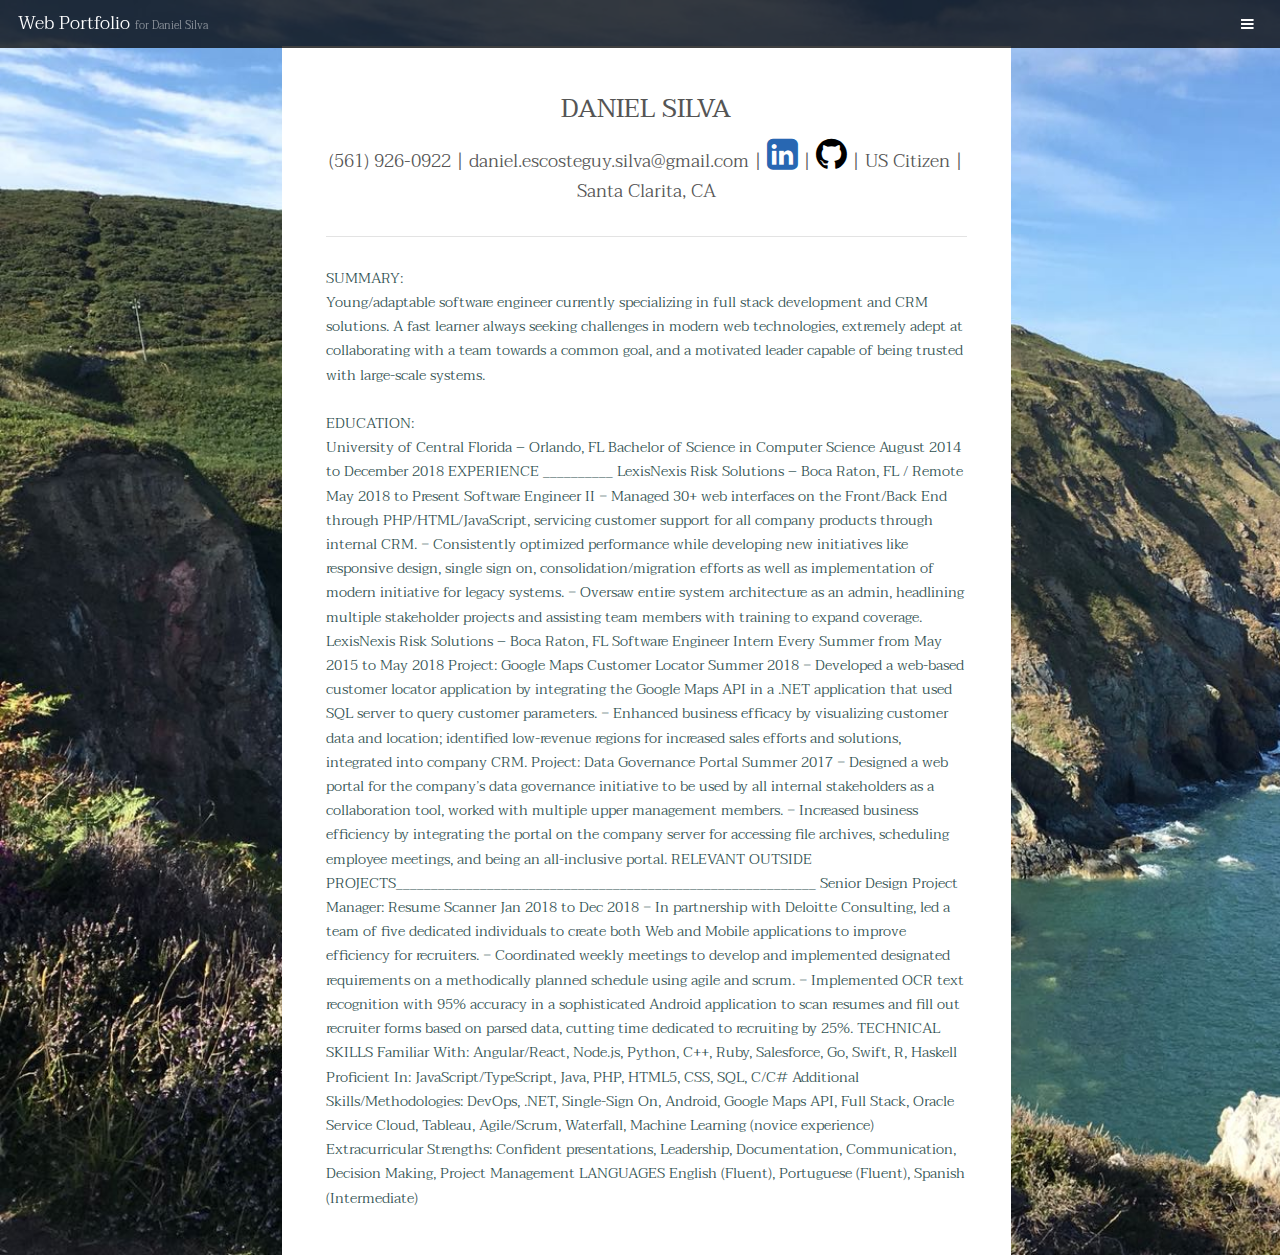
==== resume.html @ d09c2911 "Initial Commit" ====
<!DOCTYPE HTML>
<!--
	Transitive by TEMPLATED
	templated.co @templatedco
	Released for free under the Creative Commons Attribution 3.0 license (templated.co/license)
-->
<html>
	<head>
		<title>Daniel Silva</title>
		<meta charset="utf-8" />
		<meta name="viewport" content="width=device-width, initial-scale=1" />
		<link rel="stylesheet" href="assets/css/main.css" />
	</head>
	<body class="subpage" style="background-image: url(../../images/Howth.jpeg); background-size: cover;
    background-repeat: no-repeat;">

		<!-- Header -->
        <header id="header">
            <div class="logo"><a href="index.html">Web Portfolio <span>for Daniel Silva</span></a></div>
            <a href="#menu" class="toggle"><span>Menu</span></a>
        </header>

    <!-- Nav -->
    <nav id="menu">
        <ul class="links">
            <li><a href="index.html">Home</a></li>
            <!-- <li><a href="generic.html">Projects</a></li> -->
            <li><a href="resume.html">Resume</a></li>
            <li><a href="contact.html">Contact</a></li>
            <li style="line-height: 5.5em; border-top: solid 1px rgba(255, 255, 255, 0.25);"><span><a href="https://github.com/DanSilvaDevs" target="_blank"><i class="fa fa-github" style="font-size:36px; color:white;"></i></a>
                &nbsp;
                <a href="https://www.linkedin.com/in/desilva/" target="_blank"><i class="fa fa-linkedin-square" style="font-size:36px; color: #2867B2;"></i></a></span>
            </li>
        </ul>
    </nav>

                    <div class="box" style="width: 57%; margin-bottom: 0px; margin-left: 22%;">
                        
                        <div class="content">
                            <header class="align-center">
                                <h2>Daniel Silva</h2>
                                <p style="color: #555; word-break: break-word;">(561) 926-0922 | daniel.escosteguy.silva@gmail.com | <a href="https://www.linkedin.com/in/desilva/" target="_blank"><i class="fa fa-linkedin-square" style="font-size:36px; color: #2867B2;"></i></a> | <a href="https://github.com/DanSilvaDevs" target="_blank"><i class="fa fa-github" style="font-size:36px; color: black;"></i></a> | US Citizen | Santa Clarita, CA</p>
                            </header>
                            <hr />
                            <p style="color: darkslategray;">
                                SUMMARY:<br> Young/adaptable software engineer currently specializing in full stack development and CRM solutions. A fast learner always seeking challenges in modern web technologies, extremely adept at collaborating with a team towards a common goal, and a motivated leader capable of being trusted with large-scale systems.<br><br>
                                EDUCATION:<br>
                                University of Central Florida – Orlando, FL
                                Bachelor of Science in Computer Science
                                August 2014 to December 2018
                                EXPERIENCE __________
                                LexisNexis Risk Solutions – Boca Raton, FL / Remote
                                May 2018 to Present
                                Software Engineer II
                                − Managed 30+ web interfaces on the Front/Back End through PHP/HTML/JavaScript, servicing customer support for all company products through internal CRM.
                                − Consistently optimized performance while developing new initiatives like responsive design, single sign on, consolidation/migration efforts as well as implementation of modern initiative for legacy systems.
                                − Oversaw entire system architecture as an admin, headlining multiple stakeholder projects and assisting team members with training to expand coverage.
                                LexisNexis Risk Solutions – Boca Raton, FL
                                Software Engineer Intern
                                Every Summer from May 2015 to May 2018
                                Project: Google Maps Customer Locator Summer 2018
                                − Developed a web-based customer locator application by integrating the Google Maps API in a .NET application that used SQL server to query customer parameters.
                                − Enhanced business efficacy by visualizing customer data and location; identified low-revenue regions for increased sales efforts and solutions, integrated into company CRM.
                                Project: Data Governance Portal Summer 2017
                                − Designed a web portal for the company’s data governance initiative to be used by all internal stakeholders as a collaboration tool, worked with multiple upper management members.
                                − Increased business efficiency by integrating the portal on the company server for accessing file archives, scheduling employee meetings, and being an all-inclusive portal.
                                RELEVANT OUTSIDE PROJECTS____________________________________________________________
                                Senior Design Project Manager: Resume Scanner Jan 2018 to Dec 2018
                                − In partnership with Deloitte Consulting, led a team of five dedicated individuals to create both Web and Mobile applications to improve efficiency for recruiters.
                                − Coordinated weekly meetings to develop and implemented designated requirements on a methodically planned schedule using agile and scrum.
                                − Implemented OCR text recognition with 95% accuracy in a sophisticated Android application to scan resumes and fill out recruiter forms based on parsed data, cutting time dedicated to recruiting by 25%.
                                TECHNICAL SKILLS
                                Familiar With: Angular/React, Node.js, Python, C++, Ruby, Salesforce, Go, Swift, R, Haskell
                                Proficient In: JavaScript/TypeScript, Java, PHP, HTML5, CSS, SQL, C/C#
                                Additional Skills/Methodologies: DevOps, .NET, Single-Sign On, Android, Google Maps API, Full Stack, Oracle Service Cloud, Tableau, Agile/Scrum, Waterfall, Machine Learning (novice experience)
                                Extracurricular Strengths: Confident presentations, Leadership, Documentation, Communication, Decision Making, Project Management
                                LANGUAGES
                                English (Fluent), Portuguese (Fluent), Spanish (Intermediate)
                            </p>
                        </div>
                    </div>
        

		<!-- Scripts -->
			<script src="assets/js/jquery.min.js"></script>
			<script src="assets/js/jquery.scrolly.min.js"></script>
			<script src="assets/js/jquery.scrollex.min.js"></script>
			<script src="assets/js/skel.min.js"></script>
			<script src="assets/js/util.js"></script>
			<script src="assets/js/main.js"></script>

    </body>    
</html>
---- assets/css/main.css ----
@charset "UTF-8";
@import url(font-awesome.min.css);
@import url("https://fonts.googleapis.com/css?family=Taviraj:300,400,700,300i,400i,700i");

/*
	Transitive by TEMPLATED
	templated.co @templatedco
	Released for free under the Creative Commons Attribution 3.0 license (templated.co/license)
*/

/* Reset */

	html, body, div, span, applet, object, iframe, h1, h2, h3, h4, h5, h6, p, blockquote, pre, a, abbr, acronym, address, big, cite, code, del, dfn, em, img, ins, kbd, q, s, samp, small, strike, strong, sub, sup, tt, var, b, u, i, center, dl, dt, dd, ol, ul, li, fieldset, form, label, legend, table, caption, tbody, tfoot, thead, tr, th, td, article, aside, canvas, details, embed, figure, figcaption, footer, header, hgroup, menu, nav, output, ruby, section, summary, time, mark, audio, video {
		margin: 0;
		padding: 0;
		border: 0;
		font-size: 100%;
		font: inherit;
		vertical-align: baseline;
	}

	article, aside, details, figcaption, figure, footer, header, hgroup, menu, nav, section {
		display: block;
	}

	body {
		line-height: 1;
	}

	ol, ul {
		list-style: none;
	}

	blockquote, q {
		quotes: none;
	}

	blockquote:before, blockquote:after, q:before, q:after {
		content: '';
		content: none;
	}

	table {
		border-collapse: collapse;
		border-spacing: 0;
	}

	body {
		-webkit-text-size-adjust: none;
	}

/* Box Model */

	*, *:before, *:after {
		-moz-box-sizing: border-box;
		-webkit-box-sizing: border-box;
		box-sizing: border-box;
	}

/* Containers */

	.container {
		margin-left: auto;
		margin-right: auto;
	}

	.container.\31 25\25 {
		width: 100%;
		max-width: 100rem;
		min-width: 80rem;
	}

	.container.\37 5\25 {
		width: 60rem;
	}

	.container.\35 0\25 {
		width: 40rem;
	}

	.container.\32 5\25 {
		width: 20rem;
	}

	.container {
		width: 80rem;
	}

	@media screen and (max-width: 1680px) {

		.container.\31 25\25 {
			width: 100%;
			max-width: 100rem;
			min-width: 80rem;
		}

		.container.\37 5\25 {
			width: 60rem;
		}

		.container.\35 0\25 {
			width: 40rem;
		}

		.container.\32 5\25 {
			width: 20rem;
		}

		.container {
			width: 80rem;
		}

	}

	@media screen and (max-width: 1280px) {

		.container.\31 25\25 {
			width: 100%;
			max-width: 81.25rem;
			min-width: 65rem;
		}

		.container.\37 5\25 {
			width: 48.75rem;
		}

		.container.\35 0\25 {
			width: 32.5rem;
		}

		.container.\32 5\25 {
			width: 16.25rem;
		}

		.container {
			width: 65rem;
		}

	}

	@media screen and (max-width: 980px) {

		.container.\31 25\25 {
			width: 100%;
			max-width: 112.5%;
			min-width: 90%;
		}

		.container.\37 5\25 {
			width: 67.5%;
		}

		.container.\35 0\25 {
			width: 45%;
		}

		.container.\32 5\25 {
			width: 22.5%;
		}

		.container {
			width: 90%;
		}

	}

	@media screen and (max-width: 736px) {

		.container.\31 25\25 {
			width: 100%;
			max-width: 112.5%;
			min-width: 90%;
		}

		.container.\37 5\25 {
			width: 67.5%;
		}

		.container.\35 0\25 {
			width: 45%;
		}

		.container.\32 5\25 {
			width: 22.5%;
		}

		.container {
			width: 90% !important;
		}

	}

	@media screen and (max-width: 480px) {

		.container.\31 25\25 {
			width: 100%;
			max-width: 112.5%;
			min-width: 90%;
		}

		.container.\37 5\25 {
			width: 67.5%;
		}

		.container.\35 0\25 {
			width: 45%;
		}

		.container.\32 5\25 {
			width: 22.5%;
		}

		.container {
			width: 90% !important;
		}

	}

/* Grid */

	.row {
		border-bottom: solid 1px transparent;
		-moz-box-sizing: border-box;
		-webkit-box-sizing: border-box;
		box-sizing: border-box;
	}

	.row > * {
		float: left;
		-moz-box-sizing: border-box;
		-webkit-box-sizing: border-box;
		box-sizing: border-box;
	}

	.row:after, .row:before {
		content: '';
		display: block;
		clear: both;
		height: 0;
	}

	.row.uniform > * > :first-child {
		margin-top: 0;
	}

	.row.uniform > * > :last-child {
		margin-bottom: 0;
	}

	.row.\30 \25 > * {
		padding: 0 0 0 0rem;
	}

	.row.\30 \25 {
		margin: 0 0 -1px 0rem;
	}

	.row.uniform.\30 \25 > * {
		padding: 0rem 0 0 0rem;
	}

	.row.uniform.\30 \25 {
		margin: 0rem 0 -1px 0rem;
	}

	.row > * {
		padding: 0 0 0 2rem;
	}

	.row {
		margin: 0 0 -1px -2rem;
	}

	.row.uniform > * {
		padding: 2rem 0 0 2rem;
	}

	.row.uniform {
		margin: -2rem 0 -1px -2rem;
	}

	.row.\32 00\25 > * {
		padding: 0 0 0 4rem;
	}

	.row.\32 00\25 {
		margin: 0 0 -1px -4rem;
	}

	.row.uniform.\32 00\25 > * {
		padding: 4rem 0 0 4rem;
	}

	.row.uniform.\32 00\25 {
		margin: -4rem 0 -1px -4rem;
	}

	.row.\31 50\25 > * {
		padding: 0 0 0 3rem;
	}

	.row.\31 50\25 {
		margin: 0 0 -1px -3rem;
	}

	.row.uniform.\31 50\25 > * {
		padding: 3rem 0 0 3rem;
	}

	.row.uniform.\31 50\25 {
		margin: -3rem 0 -1px -3rem;
	}

	.row.\35 0\25 > * {
		padding: 0 0 0 1rem;
	}

	.row.\35 0\25 {
		margin: 0 0 -1px -1rem;
	}

	.row.uniform.\35 0\25 > * {
		padding: 1rem 0 0 1rem;
	}

	.row.uniform.\35 0\25 {
		margin: -1rem 0 -1px -1rem;
	}

	.row.\32 5\25 > * {
		padding: 0 0 0 0.5rem;
	}

	.row.\32 5\25 {
		margin: 0 0 -1px -0.5rem;
	}

	.row.uniform.\32 5\25 > * {
		padding: 0.5rem 0 0 0.5rem;
	}

	.row.uniform.\32 5\25 {
		margin: -0.5rem 0 -1px -0.5rem;
	}

	.\31 2u, .\31 2u\24 {
		width: 100%;
		clear: none;
		margin-left: 0;
	}

	.\31 1u, .\31 1u\24 {
		width: 91.6666666667%;
		clear: none;
		margin-left: 0;
	}

	.\31 0u, .\31 0u\24 {
		width: 83.3333333333%;
		clear: none;
		margin-left: 0;
	}

	.\39 u, .\39 u\24 {
		width: 75%;
		clear: none;
		margin-left: 0;
	}

	.\38 u, .\38 u\24 {
		width: 66.6666666667%;
		clear: none;
		margin-left: 0;
	}

	.\37 u, .\37 u\24 {
		width: 58.3333333333%;
		clear: none;
		margin-left: 0;
	}

	.\36 u, .\36 u\24 {
		width: 50%;
		clear: none;
		margin-left: 0;
	}

	.\35 u, .\35 u\24 {
		width: 41.6666666667%;
		clear: none;
		margin-left: 0;
	}

	.\34 u, .\34 u\24 {
		width: 33.3333333333%;
		clear: none;
		margin-left: 0;
	}

	.\33 u, .\33 u\24 {
		width: 25%;
		clear: none;
		margin-left: 0;
	}

	.\32 u, .\32 u\24 {
		width: 16.6666666667%;
		clear: none;
		margin-left: 0;
	}

	.\31 u, .\31 u\24 {
		width: 8.3333333333%;
		clear: none;
		margin-left: 0;
	}

	.\31 2u\24 + *,
	.\31 1u\24 + *,
	.\31 0u\24 + *,
	.\39 u\24 + *,
	.\38 u\24 + *,
	.\37 u\24 + *,
	.\36 u\24 + *,
	.\35 u\24 + *,
	.\34 u\24 + *,
	.\33 u\24 + *,
	.\32 u\24 + *,
	.\31 u\24 + * {
		clear: left;
	}

	.\-11u {
		margin-left: 91.66667%;
	}

	.\-10u {
		margin-left: 83.33333%;
	}

	.\-9u {
		margin-left: 75%;
	}

	.\-8u {
		margin-left: 66.66667%;
	}

	.\-7u {
		margin-left: 58.33333%;
	}

	.\-6u {
		margin-left: 50%;
	}

	.\-5u {
		margin-left: 41.66667%;
	}

	.\-4u {
		margin-left: 33.33333%;
	}

	.\-3u {
		margin-left: 25%;
	}

	.\-2u {
		margin-left: 16.66667%;
	}

	.\-1u {
		margin-left: 8.33333%;
	}

	@media screen and (max-width: 1680px) {

		.row > * {
			padding: 0 0 0 2rem;
		}

		.row {
			margin: 0 0 -1px -2rem;
		}

		.row.uniform > * {
			padding: 2rem 0 0 2rem;
		}

		.row.uniform {
			margin: -2rem 0 -1px -2rem;
		}

		.row.\32 00\25 > * {
			padding: 0 0 0 4rem;
		}

		.row.\32 00\25 {
			margin: 0 0 -1px -4rem;
		}

		.row.uniform.\32 00\25 > * {
			padding: 4rem 0 0 4rem;
		}

		.row.uniform.\32 00\25 {
			margin: -4rem 0 -1px -4rem;
		}

		.row.\31 50\25 > * {
			padding: 0 0 0 3rem;
		}

		.row.\31 50\25 {
			margin: 0 0 -1px -3rem;
		}

		.row.uniform.\31 50\25 > * {
			padding: 3rem 0 0 3rem;
		}

		.row.uniform.\31 50\25 {
			margin: -3rem 0 -1px -3rem;
		}

		.row.\35 0\25 > * {
			padding: 0 0 0 1rem;
		}

		.row.\35 0\25 {
			margin: 0 0 -1px -1rem;
		}

		.row.uniform.\35 0\25 > * {
			padding: 1rem 0 0 1rem;
		}

		.row.uniform.\35 0\25 {
			margin: -1rem 0 -1px -1rem;
		}

		.row.\32 5\25 > * {
			padding: 0 0 0 0.5rem;
		}

		.row.\32 5\25 {
			margin: 0 0 -1px -0.5rem;
		}

		.row.uniform.\32 5\25 > * {
			padding: 0.5rem 0 0 0.5rem;
		}

		.row.uniform.\32 5\25 {
			margin: -0.5rem 0 -1px -0.5rem;
		}

		.\31 2u\28xlarge\29, .\31 2u\24\28xlarge\29 {
			width: 100%;
			clear: none;
			margin-left: 0;
		}

		.\31 1u\28xlarge\29, .\31 1u\24\28xlarge\29 {
			width: 91.6666666667%;
			clear: none;
			margin-left: 0;
		}

		.\31 0u\28xlarge\29, .\31 0u\24\28xlarge\29 {
			width: 83.3333333333%;
			clear: none;
			margin-left: 0;
		}

		.\39 u\28xlarge\29, .\39 u\24\28xlarge\29 {
			width: 75%;
			clear: none;
			margin-left: 0;
		}

		.\38 u\28xlarge\29, .\38 u\24\28xlarge\29 {
			width: 66.6666666667%;
			clear: none;
			margin-left: 0;
		}

		.\37 u\28xlarge\29, .\37 u\24\28xlarge\29 {
			width: 58.3333333333%;
			clear: none;
			margin-left: 0;
		}

		.\36 u\28xlarge\29, .\36 u\24\28xlarge\29 {
			width: 50%;
			clear: none;
			margin-left: 0;
		}

		.\35 u\28xlarge\29, .\35 u\24\28xlarge\29 {
			width: 41.6666666667%;
			clear: none;
			margin-left: 0;
		}

		.\34 u\28xlarge\29, .\34 u\24\28xlarge\29 {
			width: 33.3333333333%;
			clear: none;
			margin-left: 0;
		}

		.\33 u\28xlarge\29, .\33 u\24\28xlarge\29 {
			width: 25%;
			clear: none;
			margin-left: 0;
		}

		.\32 u\28xlarge\29, .\32 u\24\28xlarge\29 {
			width: 16.6666666667%;
			clear: none;
			margin-left: 0;
		}

		.\31 u\28xlarge\29, .\31 u\24\28xlarge\29 {
			width: 8.3333333333%;
			clear: none;
			margin-left: 0;
		}

		.\31 2u\24\28xlarge\29 + *,
		.\31 1u\24\28xlarge\29 + *,
		.\31 0u\24\28xlarge\29 + *,
		.\39 u\24\28xlarge\29 + *,
		.\38 u\24\28xlarge\29 + *,
		.\37 u\24\28xlarge\29 + *,
		.\36 u\24\28xlarge\29 + *,
		.\35 u\24\28xlarge\29 + *,
		.\34 u\24\28xlarge\29 + *,
		.\33 u\24\28xlarge\29 + *,
		.\32 u\24\28xlarge\29 + *,
		.\31 u\24\28xlarge\29 + * {
			clear: left;
		}

		.\-11u\28xlarge\29 {
			margin-left: 91.66667%;
		}

		.\-10u\28xlarge\29 {
			margin-left: 83.33333%;
		}

		.\-9u\28xlarge\29 {
			margin-left: 75%;
		}

		.\-8u\28xlarge\29 {
			margin-left: 66.66667%;
		}

		.\-7u\28xlarge\29 {
			margin-left: 58.33333%;
		}

		.\-6u\28xlarge\29 {
			margin-left: 50%;
		}

		.\-5u\28xlarge\29 {
			margin-left: 41.66667%;
		}

		.\-4u\28xlarge\29 {
			margin-left: 33.33333%;
		}

		.\-3u\28xlarge\29 {
			margin-left: 25%;
		}

		.\-2u\28xlarge\29 {
			margin-left: 16.66667%;
		}

		.\-1u\28xlarge\29 {
			margin-left: 8.33333%;
		}

	}

	@media screen and (max-width: 1280px) {

		.row > * {
			padding: 0 0 0 1.5rem;
		}

		.row {
			margin: 0 0 -1px -1.5rem;
		}

		.row.uniform > * {
			padding: 1.5rem 0 0 1.5rem;
		}

		.row.uniform {
			margin: -1.5rem 0 -1px -1.5rem;
		}

		.row.\32 00\25 > * {
			padding: 0 0 0 3rem;
		}

		.row.\32 00\25 {
			margin: 0 0 -1px -3rem;
		}

		.row.uniform.\32 00\25 > * {
			padding: 3rem 0 0 3rem;
		}

		.row.uniform.\32 00\25 {
			margin: -3rem 0 -1px -3rem;
		}

		.row.\31 50\25 > * {
			padding: 0 0 0 2.25rem;
		}

		.row.\31 50\25 {
			margin: 0 0 -1px -2.25rem;
		}

		.row.uniform.\31 50\25 > * {
			padding: 2.25rem 0 0 2.25rem;
		}

		.row.uniform.\31 50\25 {
			margin: -2.25rem 0 -1px -2.25rem;
		}

		.row.\35 0\25 > * {
			padding: 0 0 0 0.75rem;
		}

		.row.\35 0\25 {
			margin: 0 0 -1px -0.75rem;
		}

		.row.uniform.\35 0\25 > * {
			padding: 0.75rem 0 0 0.75rem;
		}

		.row.uniform.\35 0\25 {
			margin: -0.75rem 0 -1px -0.75rem;
		}

		.row.\32 5\25 > * {
			padding: 0 0 0 0.375rem;
		}

		.row.\32 5\25 {
			margin: 0 0 -1px -0.375rem;
		}

		.row.uniform.\32 5\25 > * {
			padding: 0.375rem 0 0 0.375rem;
		}

		.row.uniform.\32 5\25 {
			margin: -0.375rem 0 -1px -0.375rem;
		}

		.\31 2u\28large\29, .\31 2u\24\28large\29 {
			width: 100%;
			clear: none;
			margin-left: 0;
		}

		.\31 1u\28large\29, .\31 1u\24\28large\29 {
			width: 91.6666666667%;
			clear: none;
			margin-left: 0;
		}

		.\31 0u\28large\29, .\31 0u\24\28large\29 {
			width: 83.3333333333%;
			clear: none;
			margin-left: 0;
		}

		.\39 u\28large\29, .\39 u\24\28large\29 {
			width: 75%;
			clear: none;
			margin-left: 0;
		}

		.\38 u\28large\29, .\38 u\24\28large\29 {
			width: 66.6666666667%;
			clear: none;
			margin-left: 0;
		}

		.\37 u\28large\29, .\37 u\24\28large\29 {
			width: 58.3333333333%;
			clear: none;
			margin-left: 0;
		}

		.\36 u\28large\29, .\36 u\24\28large\29 {
			width: 50%;
			clear: none;
			margin-left: 0;
		}

		.\35 u\28large\29, .\35 u\24\28large\29 {
			width: 41.6666666667%;
			clear: none;
			margin-left: 0;
		}

		.\34 u\28large\29, .\34 u\24\28large\29 {
			width: 33.3333333333%;
			clear: none;
			margin-left: 0;
		}

		.\33 u\28large\29, .\33 u\24\28large\29 {
			width: 25%;
			clear: none;
			margin-left: 0;
		}

		.\32 u\28large\29, .\32 u\24\28large\29 {
			width: 16.6666666667%;
			clear: none;
			margin-left: 0;
		}

		.\31 u\28large\29, .\31 u\24\28large\29 {
			width: 8.3333333333%;
			clear: none;
			margin-left: 0;
		}

		.\31 2u\24\28large\29 + *,
		.\31 1u\24\28large\29 + *,
		.\31 0u\24\28large\29 + *,
		.\39 u\24\28large\29 + *,
		.\38 u\24\28large\29 + *,
		.\37 u\24\28large\29 + *,
		.\36 u\24\28large\29 + *,
		.\35 u\24\28large\29 + *,
		.\34 u\24\28large\29 + *,
		.\33 u\24\28large\29 + *,
		.\32 u\24\28large\29 + *,
		.\31 u\24\28large\29 + * {
			clear: left;
		}

		.\-11u\28large\29 {
			margin-left: 91.66667%;
		}

		.\-10u\28large\29 {
			margin-left: 83.33333%;
		}

		.\-9u\28large\29 {
			margin-left: 75%;
		}

		.\-8u\28large\29 {
			margin-left: 66.66667%;
		}

		.\-7u\28large\29 {
			margin-left: 58.33333%;
		}

		.\-6u\28large\29 {
			margin-left: 50%;
		}

		.\-5u\28large\29 {
			margin-left: 41.66667%;
		}

		.\-4u\28large\29 {
			margin-left: 33.33333%;
		}

		.\-3u\28large\29 {
			margin-left: 25%;
		}

		.\-2u\28large\29 {
			margin-left: 16.66667%;
		}

		.\-1u\28large\29 {
			margin-left: 8.33333%;
		}

	}

	@media screen and (max-width: 980px) {

		.row > * {
			padding: 0 0 0 1.5rem;
		}

		.row {
			margin: 0 0 -1px -1.5rem;
		}

		.row.uniform > * {
			padding: 1.5rem 0 0 1.5rem;
		}

		.row.uniform {
			margin: -1.5rem 0 -1px -1.5rem;
		}

		.row.\32 00\25 > * {
			padding: 0 0 0 3rem;
		}

		.row.\32 00\25 {
			margin: 0 0 -1px -3rem;
		}

		.row.uniform.\32 00\25 > * {
			padding: 3rem 0 0 3rem;
		}

		.row.uniform.\32 00\25 {
			margin: -3rem 0 -1px -3rem;
		}

		.row.\31 50\25 > * {
			padding: 0 0 0 2.25rem;
		}

		.row.\31 50\25 {
			margin: 0 0 -1px -2.25rem;
		}

		.row.uniform.\31 50\25 > * {
			padding: 2.25rem 0 0 2.25rem;
		}

		.row.uniform.\31 50\25 {
			margin: -2.25rem 0 -1px -2.25rem;
		}

		.row.\35 0\25 > * {
			padding: 0 0 0 0.75rem;
		}

		.row.\35 0\25 {
			margin: 0 0 -1px -0.75rem;
		}

		.row.uniform.\35 0\25 > * {
			padding: 0.75rem 0 0 0.75rem;
		}

		.row.uniform.\35 0\25 {
			margin: -0.75rem 0 -1px -0.75rem;
		}

		.row.\32 5\25 > * {
			padding: 0 0 0 0.375rem;
		}

		.row.\32 5\25 {
			margin: 0 0 -1px -0.375rem;
		}

		.row.uniform.\32 5\25 > * {
			padding: 0.375rem 0 0 0.375rem;
		}

		.row.uniform.\32 5\25 {
			margin: -0.375rem 0 -1px -0.375rem;
		}

		.\31 2u\28medium\29, .\31 2u\24\28medium\29 {
			width: 100%;
			clear: none;
			margin-left: 0;
		}

		.\31 1u\28medium\29, .\31 1u\24\28medium\29 {
			width: 91.6666666667%;
			clear: none;
			margin-left: 0;
		}

		.\31 0u\28medium\29, .\31 0u\24\28medium\29 {
			width: 83.3333333333%;
			clear: none;
			margin-left: 0;
		}

		.\39 u\28medium\29, .\39 u\24\28medium\29 {
			width: 75%;
			clear: none;
			margin-left: 0;
		}

		.\38 u\28medium\29, .\38 u\24\28medium\29 {
			width: 66.6666666667%;
			clear: none;
			margin-left: 0;
		}

		.\37 u\28medium\29, .\37 u\24\28medium\29 {
			width: 58.3333333333%;
			clear: none;
			margin-left: 0;
		}

		.\36 u\28medium\29, .\36 u\24\28medium\29 {
			width: 50%;
			clear: none;
			margin-left: 0;
		}

		.\35 u\28medium\29, .\35 u\24\28medium\29 {
			width: 41.6666666667%;
			clear: none;
			margin-left: 0;
		}

		.\34 u\28medium\29, .\34 u\24\28medium\29 {
			width: 33.3333333333%;
			clear: none;
			margin-left: 0;
		}

		.\33 u\28medium\29, .\33 u\24\28medium\29 {
			width: 25%;
			clear: none;
			margin-left: 0;
		}

		.\32 u\28medium\29, .\32 u\24\28medium\29 {
			width: 16.6666666667%;
			clear: none;
			margin-left: 0;
		}

		.\31 u\28medium\29, .\31 u\24\28medium\29 {
			width: 8.3333333333%;
			clear: none;
			margin-left: 0;
		}

		.\31 2u\24\28medium\29 + *,
		.\31 1u\24\28medium\29 + *,
		.\31 0u\24\28medium\29 + *,
		.\39 u\24\28medium\29 + *,
		.\38 u\24\28medium\29 + *,
		.\37 u\24\28medium\29 + *,
		.\36 u\24\28medium\29 + *,
		.\35 u\24\28medium\29 + *,
		.\34 u\24\28medium\29 + *,
		.\33 u\24\28medium\29 + *,
		.\32 u\24\28medium\29 + *,
		.\31 u\24\28medium\29 + * {
			clear: left;
		}

		.\-11u\28medium\29 {
			margin-left: 91.66667%;
		}

		.\-10u\28medium\29 {
			margin-left: 83.33333%;
		}

		.\-9u\28medium\29 {
			margin-left: 75%;
		}

		.\-8u\28medium\29 {
			margin-left: 66.66667%;
		}

		.\-7u\28medium\29 {
			margin-left: 58.33333%;
		}

		.\-6u\28medium\29 {
			margin-left: 50%;
		}

		.\-5u\28medium\29 {
			margin-left: 41.66667%;
		}

		.\-4u\28medium\29 {
			margin-left: 33.33333%;
		}

		.\-3u\28medium\29 {
			margin-left: 25%;
		}

		.\-2u\28medium\29 {
			margin-left: 16.66667%;
		}

		.\-1u\28medium\29 {
			margin-left: 8.33333%;
		}

	}

	@media screen and (max-width: 736px) {

		.row > * {
			padding: 0 0 0 1.25rem;
		}

		.row {
			margin: 0 0 -1px -1.25rem;
		}

		.row.uniform > * {
			padding: 1.25rem 0 0 1.25rem;
		}

		.row.uniform {
			margin: -1.25rem 0 -1px -1.25rem;
		}

		.row.\32 00\25 > * {
			padding: 0 0 0 2.5rem;
		}

		.row.\32 00\25 {
			margin: 0 0 -1px -2.5rem;
		}

		.row.uniform.\32 00\25 > * {
			padding: 2.5rem 0 0 2.5rem;
		}

		.row.uniform.\32 00\25 {
			margin: -2.5rem 0 -1px -2.5rem;
		}

		.row.\31 50\25 > * {
			padding: 0 0 0 1.875rem;
		}

		.row.\31 50\25 {
			margin: 0 0 -1px -1.875rem;
		}

		.row.uniform.\31 50\25 > * {
			padding: 1.875rem 0 0 1.875rem;
		}

		.row.uniform.\31 50\25 {
			margin: -1.875rem 0 -1px -1.875rem;
		}

		.row.\35 0\25 > * {
			padding: 0 0 0 0.625rem;
		}

		.row.\35 0\25 {
			margin: 0 0 -1px -0.625rem;
		}

		.row.uniform.\35 0\25 > * {
			padding: 0.625rem 0 0 0.625rem;
		}

		.row.uniform.\35 0\25 {
			margin: -0.625rem 0 -1px -0.625rem;
		}

		.row.\32 5\25 > * {
			padding: 0 0 0 0.3125rem;
		}

		.row.\32 5\25 {
			margin: 0 0 -1px -0.3125rem;
		}

		.row.uniform.\32 5\25 > * {
			padding: 0.3125rem 0 0 0.3125rem;
		}

		.row.uniform.\32 5\25 {
			margin: -0.3125rem 0 -1px -0.3125rem;
		}

		.\31 2u\28small\29, .\31 2u\24\28small\29 {
			width: 100%;
			clear: none;
			margin-left: 0;
		}

		.\31 1u\28small\29, .\31 1u\24\28small\29 {
			width: 91.6666666667%;
			clear: none;
			margin-left: 0;
		}

		.\31 0u\28small\29, .\31 0u\24\28small\29 {
			width: 83.3333333333%;
			clear: none;
			margin-left: 0;
		}

		.\39 u\28small\29, .\39 u\24\28small\29 {
			width: 75%;
			clear: none;
			margin-left: 0;
		}

		.\38 u\28small\29, .\38 u\24\28small\29 {
			width: 66.6666666667%;
			clear: none;
			margin-left: 0;
		}

		.\37 u\28small\29, .\37 u\24\28small\29 {
			width: 58.3333333333%;
			clear: none;
			margin-left: 0;
		}

		.\36 u\28small\29, .\36 u\24\28small\29 {
			width: 50%;
			clear: none;
			margin-left: 0;
		}

		.\35 u\28small\29, .\35 u\24\28small\29 {
			width: 41.6666666667%;
			clear: none;
			margin-left: 0;
		}

		.\34 u\28small\29, .\34 u\24\28small\29 {
			width: 33.3333333333%;
			clear: none;
			margin-left: 0;
		}

		.\33 u\28small\29, .\33 u\24\28small\29 {
			width: 25%;
			clear: none;
			margin-left: 0;
		}

		.\32 u\28small\29, .\32 u\24\28small\29 {
			width: 16.6666666667%;
			clear: none;
			margin-left: 0;
		}

		.\31 u\28small\29, .\31 u\24\28small\29 {
			width: 8.3333333333%;
			clear: none;
			margin-left: 0;
		}

		.\31 2u\24\28small\29 + *,
		.\31 1u\24\28small\29 + *,
		.\31 0u\24\28small\29 + *,
		.\39 u\24\28small\29 + *,
		.\38 u\24\28small\29 + *,
		.\37 u\24\28small\29 + *,
		.\36 u\24\28small\29 + *,
		.\35 u\24\28small\29 + *,
		.\34 u\24\28small\29 + *,
		.\33 u\24\28small\29 + *,
		.\32 u\24\28small\29 + *,
		.\31 u\24\28small\29 + * {
			clear: left;
		}

		.\-11u\28small\29 {
			margin-left: 91.66667%;
		}

		.\-10u\28small\29 {
			margin-left: 83.33333%;
		}

		.\-9u\28small\29 {
			margin-left: 75%;
		}

		.\-8u\28small\29 {
			margin-left: 66.66667%;
		}

		.\-7u\28small\29 {
			margin-left: 58.33333%;
		}

		.\-6u\28small\29 {
			margin-left: 50%;
		}

		.\-5u\28small\29 {
			margin-left: 41.66667%;
		}

		.\-4u\28small\29 {
			margin-left: 33.33333%;
		}

		.\-3u\28small\29 {
			margin-left: 25%;
		}

		.\-2u\28small\29 {
			margin-left: 16.66667%;
		}

		.\-1u\28small\29 {
			margin-left: 8.33333%;
		}

	}

	@media screen and (max-width: 480px) {

		.row > * {
			padding: 0 0 0 1.25rem;
		}

		.row {
			margin: 0 0 -1px -1.25rem;
		}

		.row.uniform > * {
			padding: 1.25rem 0 0 1.25rem;
		}

		.row.uniform {
			margin: -1.25rem 0 -1px -1.25rem;
		}

		.row.\32 00\25 > * {
			padding: 0 0 0 2.5rem;
		}

		.row.\32 00\25 {
			margin: 0 0 -1px -2.5rem;
		}

		.row.uniform.\32 00\25 > * {
			padding: 2.5rem 0 0 2.5rem;
		}

		.row.uniform.\32 00\25 {
			margin: -2.5rem 0 -1px -2.5rem;
		}

		.row.\31 50\25 > * {
			padding: 0 0 0 1.875rem;
		}

		.row.\31 50\25 {
			margin: 0 0 -1px -1.875rem;
		}

		.row.uniform.\31 50\25 > * {
			padding: 1.875rem 0 0 1.875rem;
		}

		.row.uniform.\31 50\25 {
			margin: -1.875rem 0 -1px -1.875rem;
		}

		.row.\35 0\25 > * {
			padding: 0 0 0 0.625rem;
		}

		.row.\35 0\25 {
			margin: 0 0 -1px -0.625rem;
		}

		.row.uniform.\35 0\25 > * {
			padding: 0.625rem 0 0 0.625rem;
		}

		.row.uniform.\35 0\25 {
			margin: -0.625rem 0 -1px -0.625rem;
		}

		.row.\32 5\25 > * {
			padding: 0 0 0 0.3125rem;
		}

		.row.\32 5\25 {
			margin: 0 0 -1px -0.3125rem;
		}

		.row.uniform.\32 5\25 > * {
			padding: 0.3125rem 0 0 0.3125rem;
		}

		.row.uniform.\32 5\25 {
			margin: -0.3125rem 0 -1px -0.3125rem;
		}

		.\31 2u\28xsmall\29, .\31 2u\24\28xsmall\29 {
			width: 100%;
			clear: none;
			margin-left: 0;
		}

		.\31 1u\28xsmall\29, .\31 1u\24\28xsmall\29 {
			width: 91.6666666667%;
			clear: none;
			margin-left: 0;
		}

		.\31 0u\28xsmall\29, .\31 0u\24\28xsmall\29 {
			width: 83.3333333333%;
			clear: none;
			margin-left: 0;
		}

		.\39 u\28xsmall\29, .\39 u\24\28xsmall\29 {
			width: 75%;
			clear: none;
			margin-left: 0;
		}

		.\38 u\28xsmall\29, .\38 u\24\28xsmall\29 {
			width: 66.6666666667%;
			clear: none;
			margin-left: 0;
		}

		.\37 u\28xsmall\29, .\37 u\24\28xsmall\29 {
			width: 58.3333333333%;
			clear: none;
			margin-left: 0;
		}

		.\36 u\28xsmall\29, .\36 u\24\28xsmall\29 {
			width: 50%;
			clear: none;
			margin-left: 0;
		}

		.\35 u\28xsmall\29, .\35 u\24\28xsmall\29 {
			width: 41.6666666667%;
			clear: none;
			margin-left: 0;
		}

		.\34 u\28xsmall\29, .\34 u\24\28xsmall\29 {
			width: 33.3333333333%;
			clear: none;
			margin-left: 0;
		}

		.\33 u\28xsmall\29, .\33 u\24\28xsmall\29 {
			width: 25%;
			clear: none;
			margin-left: 0;
		}

		.\32 u\28xsmall\29, .\32 u\24\28xsmall\29 {
			width: 16.6666666667%;
			clear: none;
			margin-left: 0;
		}

		.\31 u\28xsmall\29, .\31 u\24\28xsmall\29 {
			width: 8.3333333333%;
			clear: none;
			margin-left: 0;
		}

		.\31 2u\24\28xsmall\29 + *,
		.\31 1u\24\28xsmall\29 + *,
		.\31 0u\24\28xsmall\29 + *,
		.\39 u\24\28xsmall\29 + *,
		.\38 u\24\28xsmall\29 + *,
		.\37 u\24\28xsmall\29 + *,
		.\36 u\24\28xsmall\29 + *,
		.\35 u\24\28xsmall\29 + *,
		.\34 u\24\28xsmall\29 + *,
		.\33 u\24\28xsmall\29 + *,
		.\32 u\24\28xsmall\29 + *,
		.\31 u\24\28xsmall\29 + * {
			clear: left;
		}

		.\-11u\28xsmall\29 {
			margin-left: 91.66667%;
		}

		.\-10u\28xsmall\29 {
			margin-left: 83.33333%;
		}

		.\-9u\28xsmall\29 {
			margin-left: 75%;
		}

		.\-8u\28xsmall\29 {
			margin-left: 66.66667%;
		}

		.\-7u\28xsmall\29 {
			margin-left: 58.33333%;
		}

		.\-6u\28xsmall\29 {
			margin-left: 50%;
		}

		.\-5u\28xsmall\29 {
			margin-left: 41.66667%;
		}

		.\-4u\28xsmall\29 {
			margin-left: 33.33333%;
		}

		.\-3u\28xsmall\29 {
			margin-left: 25%;
		}

		.\-2u\28xsmall\29 {
			margin-left: 16.66667%;
		}

		.\-1u\28xsmall\29 {
			margin-left: 8.33333%;
		}

	}

/* Basic */

	@-ms-viewport {
		width: device-width;
	}

	body {
		-ms-overflow-style: scrollbar;
	}

	@media screen and (max-width: 480px) {

		html, body {
			min-width: 320px;
		}

	}

	body {
		background: #fff;
	}

		body.is-loading *, body.is-loading *:before, body.is-loading *:after {
			-moz-animation: none !important;
			-webkit-animation: none !important;
			-ms-animation: none !important;
			animation: none !important;
			-moz-transition: none !important;
			-webkit-transition: none !important;
			-ms-transition: none !important;
			transition: none !important;
		}

/* Type */

	html {
		font-size: 13pt;
	}

		@media screen and (max-width: 1680px) {

			html {
				font-size: 11pt;
			}

		}

		@media screen and (max-width: 1280px) {

			html {
				font-size: 11pt;
			}

		}

		@media screen and (max-width: 980px) {

			html {
				font-size: 12pt;
			}

		}

		@media screen and (max-width: 736px) {

			html {
				font-size: 12pt;
			}

		}

		@media screen and (max-width: 480px) {

			html {
				font-size: 12pt;
			}

		}

	body {
		background-color: #fff;
		color: #444;
	}

	body, input, select, textarea {
		font-family: "Taviraj", serif;
		font-weight: 300;
		font-size: 1rem;
		line-height: 1.65;
	}

	a {
		text-decoration: underline;
	}

		a:hover {
			text-decoration: none;
		}

	strong, b {
		font-weight: 400;
	}

	em, i {
		font-style: italic;
	}

	p {
		margin: 0 0 2rem 0;
	}

	h1, h2, h3, h4, h5, h6 {
		font-weight: 400;
		line-height: 1.5;
		margin: 0 0 1.5rem 0;
	}

		h1 a, h2 a, h3 a, h4 a, h5 a, h6 a {
			color: inherit;
			text-decoration: none;
		}

	h2 {
		font-size: 1.75rem;
		text-transform: uppercase;
	}

		@media screen and (max-width: 736px) {

			h2 {
				font-size: 1.5rem;
			}

		}

	h3 {
		font-size: 1.35rem;
		text-transform: uppercase;
	}

	h4 {
		font-size: 1.1rem;
	}

	h5 {
		font-size: 0.9rem;
	}

	h6 {
		font-size: 0.7rem;
	}

	sub {
		font-size: 0.8rem;
		position: relative;
		top: 0.5rem;
	}

	sup {
		font-size: 0.8rem;
		position: relative;
		top: -0.5rem;
	}

	blockquote {
		border-left: solid 4px;
		font-style: italic;
		margin: 0 0 2rem 0;
		padding: 0.5rem 0 0.5rem 2rem;
	}

	code {
		border-radius: 4px;
		border: solid 1px;
		font-family: "Courier New", monospace;
		font-size: 0.9rem;
		margin: 0 0.25rem;
		padding: 0.25rem 0.65rem;
	}

	pre {
		-webkit-overflow-scrolling: touch;
		font-family: "Courier New", monospace;
		font-size: 0.9rem;
		margin: 0 0 2rem 0;
	}

		pre code {
			display: block;
			line-height: 1.75;
			padding: 1rem 1.5rem;
			overflow-x: auto;
		}

	hr {
		border: 0;
		border-bottom: solid 1px;
		margin: 2rem 0;
	}

		hr.major {
			margin: 3rem 0;
		}

	.align-left {
		text-align: left;
	}

	.align-center {
		text-align: center;
	}

	.align-right {
		text-align: right;
	}

	input, select, textarea {
		color: #555;
	}

	a {
		color: #5AA6ED;
	}

	strong, b {
		color: #555;
	}

	h1, h2, h3, h4, h5, h6 {
		color: #555;
	}

	blockquote {
		border-left-color: rgba(144, 144, 144, 0.25);
	}

	code {
		background: rgba(144, 144, 144, 0.075);
		border-color: rgba(144, 144, 144, 0.25);
	}

	hr {
		border-bottom-color: rgba(144, 144, 144, 0.25);
	}

/* Box */

	.box {
		margin-bottom: 2rem;
		background: #FFF;
	}

		.box .content {
			padding: 3rem;
		}

		.box > :last-child,
		.box > :last-child > :last-child,
		.box > :last-child > :last-child > :last-child {
			margin-bottom: 0;
		}

		.box.alt {
			border: 0;
			border-radius: 0;
			padding: 0;
		}

		@media screen and (max-width: 736px) {

			.box .content {
				padding: 2rem;
			}

		}

	.box {
		border-color: rgba(144, 144, 144, 0.25);
	}

/* Button */

	input[type="submit"],
	input[type="reset"],
	input[type="button"],
	button,
	.button {
		-moz-appearance: none;
		-webkit-appearance: none;
		-ms-appearance: none;
		appearance: none;
		-moz-transition: background-color 0.2s ease-in-out, color 0.2s ease-in-out;
		-webkit-transition: background-color 0.2s ease-in-out, color 0.2s ease-in-out;
		-ms-transition: background-color 0.2s ease-in-out, color 0.2s ease-in-out;
		transition: background-color 0.2s ease-in-out, color 0.2s ease-in-out;
		border-radius: 4px;
		border: 0;
		cursor: pointer;
		display: inline-block;
		font-weight: 400;
		height: 2.85rem;
		line-height: 2.95rem;
		padding: 0 1.5rem;
		text-align: center;
		text-decoration: none;
		white-space: nowrap;
		text-transform: uppercase;
	}

		input[type="submit"].icon,
		input[type="reset"].icon,
		input[type="button"].icon,
		button.icon,
		.button.icon {
			padding-left: 1.35rem;
		}

			input[type="submit"].icon:before,
			input[type="reset"].icon:before,
			input[type="button"].icon:before,
			button.icon:before,
			.button.icon:before {
				margin-right: 0.5rem;
			}

		input[type="submit"].fit,
		input[type="reset"].fit,
		input[type="button"].fit,
		button.fit,
		.button.fit {
			display: block;
			margin: 0 0 1rem 0;
			width: 100%;
		}

		input[type="submit"].small,
		input[type="reset"].small,
		input[type="button"].small,
		button.small,
		.button.small {
			font-size: 0.8rem;
		}

		input[type="submit"].big,
		input[type="reset"].big,
		input[type="button"].big,
		button.big,
		.button.big {
			font-size: 1.35rem;
		}

		input[type="submit"].disabled, input[type="submit"]:disabled,
		input[type="reset"].disabled,
		input[type="reset"]:disabled,
		input[type="button"].disabled,
		input[type="button"]:disabled,
		button.disabled,
		button:disabled,
		.button.disabled,
		.button:disabled {
			-moz-pointer-events: none;
			-webkit-pointer-events: none;
			-ms-pointer-events: none;
			pointer-events: none;
			opacity: 0.25;
		}

		@media screen and (max-width: 480px) {

			input[type="submit"],
			input[type="reset"],
			input[type="button"],
			button,
			.button {
				padding: 0;
			}

		}

	input[type="submit"],
	input[type="reset"],
	input[type="button"],
	button,
	.button {
		background-color: #f2f2f2;
		color: #000 !important;
	}

		input[type="submit"]:hover,
		input[type="reset"]:hover,
		input[type="button"]:hover,
		button:hover,
		.button:hover {
			background-color: white;
		}

		input[type="submit"]:active,
		input[type="reset"]:active,
		input[type="button"]:active,
		button:active,
		.button:active {
			background-color: #e5e5e5;
		}

		input[type="submit"].alt,
		input[type="reset"].alt,
		input[type="button"].alt,
		button.alt,
		.button.alt {
			background-color: transparent;
			box-shadow: inset 0 0 0 2px rgba(144, 144, 144, 0.25);
			color: #555 !important;
		}

			input[type="submit"].alt:hover,
			input[type="reset"].alt:hover,
			input[type="button"].alt:hover,
			button.alt:hover,
			.button.alt:hover {
				background-color: rgba(144, 144, 144, 0.075);
			}

			input[type="submit"].alt:active,
			input[type="reset"].alt:active,
			input[type="button"].alt:active,
			button.alt:active,
			.button.alt:active {
				background-color: rgba(144, 144, 144, 0.2);
			}

			input[type="submit"].alt.icon:before,
			input[type="reset"].alt.icon:before,
			input[type="button"].alt.icon:before,
			button.alt.icon:before,
			.button.alt.icon:before {
				color: #bbb;
			}

		input[type="submit"].special,
		input[type="reset"].special,
		input[type="button"].special,
		button.special,
		.button.special {
			background-color: #5AA6ED;
			color: #ffffff !important;
		}

			input[type="submit"].special:hover,
			input[type="reset"].special:hover,
			input[type="button"].special:hover,
			button.special:hover,
			.button.special:hover {
				background-color: #71b2f0;
			}

			input[type="submit"].special:active,
			input[type="reset"].special:active,
			input[type="button"].special:active,
			button.special:active,
			.button.special:active {
				background-color: #439aea;
			}

/* Form */

	form {
		margin: 0 0 2rem 0;
	}

		form .field {
			margin-bottom: 2rem;
		}

			form .field.half {
				display: inline-block;
				width: 48%;
			}

				form .field.half.first {
					margin-right: 2.5%;
				}

		@media screen and (max-width: 980px) {

			form .field.half {
				display: block;
				width: 100%;
			}

				form .field.half.first {
					margin-right: 0;
				}

		}

	label {
		display: block;
		font-size: 0.9rem;
		font-weight: 400;
		margin: 0 0 1rem 0;
	}

	input[type="text"],
	input[type="password"],
	input[type="email"],
	select,
	textarea {
		-moz-appearance: none;
		-webkit-appearance: none;
		-ms-appearance: none;
		appearance: none;
		border-radius: 4px;
		border: none;
		border: solid 1px;
		color: inherit;
		display: block;
		outline: 0;
		padding: 0 1rem;
		text-decoration: none;
		width: 100%;
	}

		input[type="text"]:invalid,
		input[type="password"]:invalid,
		input[type="email"]:invalid,
		select:invalid,
		textarea:invalid {
			box-shadow: none;
		}

	.select-wrapper {
		text-decoration: none;
		display: block;
		position: relative;
	}

		.select-wrapper:before {
			-moz-osx-font-smoothing: grayscale;
			-webkit-font-smoothing: antialiased;
			font-family: FontAwesome;
			font-style: normal;
			font-weight: normal;
			text-transform: none !important;
		}

		.select-wrapper:before {
			content: '\f078';
			display: block;
			height: 2.75rem;
			line-height: 2.75rem;
			pointer-events: none;
			position: absolute;
			right: 0;
			text-align: center;
			top: 0;
			width: 2.75rem;
		}

		.select-wrapper select::-ms-expand {
			display: none;
		}

	input[type="text"],
	input[type="password"],
	input[type="email"],
	select {
		height: 2.75rem;
	}

	textarea {
		padding: 0.75rem 1rem;
	}

	input[type="checkbox"],
	input[type="radio"] {
		-moz-appearance: none;
		-webkit-appearance: none;
		-ms-appearance: none;
		appearance: none;
		display: block;
		float: left;
		margin-right: -2rem;
		opacity: 0;
		width: 1rem;
		z-index: -1;
	}

		input[type="checkbox"] + label,
		input[type="radio"] + label {
			text-decoration: none;
			cursor: pointer;
			display: inline-block;
			font-size: 1rem;
			font-weight: 300;
			padding-left: 2.4rem;
			padding-right: 0.75rem;
			position: relative;
		}

			input[type="checkbox"] + label:before,
			input[type="radio"] + label:before {
				-moz-osx-font-smoothing: grayscale;
				-webkit-font-smoothing: antialiased;
				font-family: FontAwesome;
				font-style: normal;
				font-weight: normal;
				text-transform: none !important;
			}

			input[type="checkbox"] + label:before,
			input[type="radio"] + label:before {
				border-radius: 4px;
				border: solid 1px;
				content: '';
				display: inline-block;
				height: 1.65rem;
				left: 0;
				line-height: 1.58125rem;
				position: absolute;
				text-align: center;
				top: 0;
				width: 1.65rem;
			}

		input[type="checkbox"]:checked + label:before,
		input[type="radio"]:checked + label:before {
			content: '\f00c';
		}

	input[type="checkbox"] + label:before {
		border-radius: 4px;
	}

	input[type="radio"] + label:before {
		border-radius: 100%;
	}

	::-webkit-input-placeholder {
		opacity: 1.0;
	}

	:-moz-placeholder {
		opacity: 1.0;
	}

	::-moz-placeholder {
		opacity: 1.0;
	}

	:-ms-input-placeholder {
		opacity: 1.0;
	}

	.formerize-placeholder {
		opacity: 1.0;
	}

	label {
		color: #555;
	}

	input[type="text"],
	input[type="password"],
	input[type="email"],
	select,
	textarea {
		background: rgba(144, 144, 144, 0.075);
		border-color: rgba(144, 144, 144, 0.25);
	}

		input[type="text"]:focus,
		input[type="password"]:focus,
		input[type="email"]:focus,
		select:focus,
		textarea:focus {
			border-color: #5AA6ED;
			box-shadow: 0 0 0 1px #5AA6ED;
		}

	.select-wrapper:before {
		color: rgba(144, 144, 144, 0.25);
	}

	input[type="checkbox"] + label,
	input[type="radio"] + label {
		color: #444;
	}

		input[type="checkbox"] + label:before,
		input[type="radio"] + label:before {
			background: rgba(144, 144, 144, 0.075);
			border-color: rgba(144, 144, 144, 0.25);
		}

	input[type="checkbox"]:checked + label:before,
	input[type="radio"]:checked + label:before {
		background-color: #5AA6ED;
		border-color: #5AA6ED;
		color: #ffffff;
	}

	input[type="checkbox"]:focus + label:before,
	input[type="radio"]:focus + label:before {
		border-color: #5AA6ED;
		box-shadow: 0 0 0 1px #5AA6ED;
	}

	::-webkit-input-placeholder {
		color: #bbb !important;
	}

	:-moz-placeholder {
		color: #bbb !important;
	}

	::-moz-placeholder {
		color: #bbb !important;
	}

	:-ms-input-placeholder {
		color: #bbb !important;
	}

	.formerize-placeholder {
		color: #bbb !important;
	}

/* Icon */

	.icon {
		text-decoration: none;
		border-bottom: none;
		position: relative;
	}

		.icon:before {
			-moz-osx-font-smoothing: grayscale;
			-webkit-font-smoothing: antialiased;
			font-family: FontAwesome;
			font-style: normal;
			font-weight: normal;
			text-transform: none !important;
		}

		.icon > .label {
			display: none;
		}

/* Image */

	.image {
		border: 0;
		display: inline-block;
		position: relative;
	}

		.image img {
			display: block;
		}

		.image.left, .image.right {
			max-width: 40%;
		}

			.image.left img, .image.right img {
				width: 100%;
			}

		.image.left {
			float: left;
			margin: 0 1.5rem 1rem 0;
			top: 0.25rem;
		}

		.image.right {
			float: right;
			margin: 0 0 1rem 1.5rem;
			top: 0.25rem;
		}

		.image.fit {
			/* display: block;
			margin: 0 0 2rem 0;
			width: 100%; */
			margin-left: 554px;
    		width: 20%;
		}

			.image.fit img {
				width: 100%;
				margin-top: 10%;
			}

		.image.main {
			display: block;
			margin: 0 0 3rem 0;
			width: 100%;
		}

			.image.main img {
				width: 100%;
			}

/* List */

	ol {
		list-style: decimal;
		margin: 0 0 2rem 0;
		padding-left: 1.25rem;
	}

		ol li {
			padding-left: 0.25rem;
		}

	ul {
		list-style: disc;
		margin: 0 0 2rem 0;
		padding-left: 1rem;
	}

		ul li {
			padding-left: 0.5rem;
		}

		ul.alt {
			list-style: none;
			padding-left: 0;
		}

			ul.alt li {
				border-top: solid 1px;
				padding: 0.5rem 0;
			}

				ul.alt li:first-child {
					border-top: 0;
					padding-top: 0;
				}

		ul.icons {
			cursor: default;
			list-style: none;
			padding-left: 0;
		}

			ul.icons li {
				display: inline-block;
				padding: 0 1rem 0 0;
			}

				ul.icons li:last-child {
					padding-right: 0;
				}

				ul.icons li .icon:before {
					font-size: 2rem;
				}

		ul.actions {
			cursor: default;
			list-style: none;
			padding-left: 0;
		}

			ul.actions li {
				display: inline-block;
				padding: 0 1rem 0 0;
				vertical-align: middle;
			}

				ul.actions li:last-child {
					padding-right: 0;
				}

			ul.actions.small li {
				padding: 0 0.5rem 0 0;
			}

			ul.actions.vertical li {
				display: block;
				padding: 1rem 0 0 0;
			}

				ul.actions.vertical li:first-child {
					padding-top: 0;
				}

				ul.actions.vertical li > * {
					margin-bottom: 0;
				}

			ul.actions.vertical.small li {
				padding: 0.5rem 0 0 0;
			}

				ul.actions.vertical.small li:first-child {
					padding-top: 0;
				}

			ul.actions.fit {
				display: table;
				margin-left: -1rem;
				padding: 0;
				table-layout: fixed;
				width: calc(100% + 1rem);
			}

				ul.actions.fit li {
					display: table-cell;
					padding: 0 0 0 1rem;
				}

					ul.actions.fit li > * {
						margin-bottom: 0;
					}

				ul.actions.fit.small {
					margin-left: -0.5rem;
					width: calc(100% + 0.5rem);
				}

					ul.actions.fit.small li {
						padding: 0 0 0 0.5rem;
					}

			@media screen and (max-width: 480px) {

				ul.actions {
					margin: 0 0 2rem 0;
				}

					ul.actions li {
						padding: 1rem 0 0 0;
						display: block;
						text-align: center;
						width: 100%;
					}

						ul.actions li:first-child {
							padding-top: 0;
						}

						ul.actions li > * {
							width: 100%;
							margin: 0 !important;
						}

							ul.actions li > *.icon:before {
								margin-left: -2rem;
							}

					ul.actions.small li {
						padding: 0.5rem 0 0 0;
					}

						ul.actions.small li:first-child {
							padding-top: 0;
						}

			}

	dl {
		margin: 0 0 2rem 0;
	}

		dl dt {
			display: block;
			font-weight: 400;
			margin: 0 0 1rem 0;
		}

		dl dd {
			margin-left: 2rem;
		}

	ul.alt li {
		border-top-color: rgba(144, 144, 144, 0.25);
	}

/* Section/Article */

	section.special, article.special {
		text-align: center;
	}

	header p {
		position: relative;
		margin: 0 0 1.5rem 0;
	}

	header h2 + p {
		font-size: 1.25rem;
		margin-top: -1rem;
	}

	header h3 + p {
		font-size: 1.1rem;
		margin-top: -0.8rem;
	}

	header h4 + p,
	header h5 + p,
	header h6 + p {
		font-size: 0.9rem;
		margin-top: -0.6rem;
	}

	header p {
		color: #bbb;
	}

/* Table */

	.table-wrapper {
		-webkit-overflow-scrolling: touch;
		overflow-x: auto;
	}

	table {
		margin: 0 0 2rem 0;
		width: 100%;
	}

		table tbody tr {
			border: solid 1px;
			border-left: 0;
			border-right: 0;
		}

		table td {
			padding: 0.75rem 0.75rem;
		}

		table th {
			font-size: 0.9rem;
			font-weight: 400;
			padding: 0 0.75rem 0.75rem 0.75rem;
			text-align: left;
		}

		table thead {
			border-bottom: solid 2px;
		}

		table tfoot {
			border-top: solid 2px;
		}

		table.alt {
			border-collapse: separate;
		}

			table.alt tbody tr td {
				border: solid 1px;
				border-left-width: 0;
				border-top-width: 0;
			}

				table.alt tbody tr td:first-child {
					border-left-width: 1px;
				}

			table.alt tbody tr:first-child td {
				border-top-width: 1px;
			}

			table.alt thead {
				border-bottom: 0;
			}

			table.alt tfoot {
				border-top: 0;
			}

	table tbody tr {
		border-color: rgba(144, 144, 144, 0.25);
	}

		table tbody tr:nth-child(2n + 1) {
			background-color: rgba(144, 144, 144, 0.075);
		}

	table th {
		color: #555;
	}

	table thead {
		border-bottom-color: rgba(144, 144, 144, 0.25);
	}

	table tfoot {
		border-top-color: rgba(144, 144, 144, 0.25);
	}

	table.alt tbody tr td {
		border-color: rgba(144, 144, 144, 0.25);
	}

/* Wrapper */

	.wrapper {
		padding: 6rem 0 4rem 0 ;
		position: relative;
		margin: 0;
	}

		.wrapper > .inner {
			margin: 0 auto;
			width: 80rem;
		}

		.wrapper.style1 {
			background-color: #5AA6ED;
			color: #d6e9fb;
		}

			.wrapper.style1 input, .wrapper.style1 select, .wrapper.style1 textarea {
				color: #ffffff;
			}

			.wrapper.style1 a {
				color: #ffffff;
			}

			.wrapper.style1 strong, .wrapper.style1 b {
				color: #ffffff;
			}

			.wrapper.style1 h1, .wrapper.style1 h2, .wrapper.style1 h3, .wrapper.style1 h4, .wrapper.style1 h5, .wrapper.style1 h6 {
				color: #ffffff;
			}

			.wrapper.style1 blockquote {
				border-left-color: rgba(255, 255, 255, 0.25);
			}

			.wrapper.style1 code {
				background: rgba(255, 255, 255, 0.075);
				border-color: rgba(255, 255, 255, 0.25);
			}

			.wrapper.style1 hr {
				border-bottom-color: rgba(255, 255, 255, 0.25);
			}

			.wrapper.style1 .box {
				border-color: rgba(255, 255, 255, 0.25);
			}

			.wrapper.style1 input[type="submit"],
			.wrapper.style1 input[type="reset"],
			.wrapper.style1 input[type="button"],
			.wrapper.style1 button,
			.wrapper.style1 .button {
				background-color: #f2f2f2;
				color: #000 !important;
			}

				.wrapper.style1 input[type="submit"]:hover,
				.wrapper.style1 input[type="reset"]:hover,
				.wrapper.style1 input[type="button"]:hover,
				.wrapper.style1 button:hover,
				.wrapper.style1 .button:hover {
					background-color: white;
				}

				.wrapper.style1 input[type="submit"]:active,
				.wrapper.style1 input[type="reset"]:active,
				.wrapper.style1 input[type="button"]:active,
				.wrapper.style1 button:active,
				.wrapper.style1 .button:active {
					background-color: #e5e5e5;
				}

				.wrapper.style1 input[type="submit"].alt,
				.wrapper.style1 input[type="reset"].alt,
				.wrapper.style1 input[type="button"].alt,
				.wrapper.style1 button.alt,
				.wrapper.style1 .button.alt {
					background-color: transparent;
					box-shadow: inset 0 0 0 2px rgba(255, 255, 255, 0.25);
					color: #ffffff !important;
				}

					.wrapper.style1 input[type="submit"].alt:hover,
					.wrapper.style1 input[type="reset"].alt:hover,
					.wrapper.style1 input[type="button"].alt:hover,
					.wrapper.style1 button.alt:hover,
					.wrapper.style1 .button.alt:hover {
						background-color: rgba(255, 255, 255, 0.075);
					}

					.wrapper.style1 input[type="submit"].alt:active,
					.wrapper.style1 input[type="reset"].alt:active,
					.wrapper.style1 input[type="button"].alt:active,
					.wrapper.style1 button.alt:active,
					.wrapper.style1 .button.alt:active {
						background-color: rgba(255, 255, 255, 0.2);
					}

					.wrapper.style1 input[type="submit"].alt.icon:before,
					.wrapper.style1 input[type="reset"].alt.icon:before,
					.wrapper.style1 input[type="button"].alt.icon:before,
					.wrapper.style1 button.alt.icon:before,
					.wrapper.style1 .button.alt.icon:before {
						color: #bddbf8;
					}

				.wrapper.style1 input[type="submit"].special,
				.wrapper.style1 input[type="reset"].special,
				.wrapper.style1 input[type="button"].special,
				.wrapper.style1 button.special,
				.wrapper.style1 .button.special {
					background-color: #ffffff;
					color: #5AA6ED !important;
				}

			.wrapper.style1 label {
				color: #ffffff;
			}

			.wrapper.style1 input[type="text"],
			.wrapper.style1 input[type="password"],
			.wrapper.style1 input[type="email"],
			.wrapper.style1 select,
			.wrapper.style1 textarea {
				background: rgba(255, 255, 255, 0.075);
				border-color: rgba(255, 255, 255, 0.25);
			}

				.wrapper.style1 input[type="text"]:focus,
				.wrapper.style1 input[type="password"]:focus,
				.wrapper.style1 input[type="email"]:focus,
				.wrapper.style1 select:focus,
				.wrapper.style1 textarea:focus {
					border-color: #ffffff;
					box-shadow: 0 0 0 1px #ffffff;
				}

			.wrapper.style1 .select-wrapper:before {
				color: rgba(255, 255, 255, 0.25);
			}

			.wrapper.style1 input[type="checkbox"] + label,
			.wrapper.style1 input[type="radio"] + label {
				color: #d6e9fb;
			}

				.wrapper.style1 input[type="checkbox"] + label:before,
				.wrapper.style1 input[type="radio"] + label:before {
					background: rgba(255, 255, 255, 0.075);
					border-color: rgba(255, 255, 255, 0.25);
				}

			.wrapper.style1 input[type="checkbox"]:checked + label:before,
			.wrapper.style1 input[type="radio"]:checked + label:before {
				background-color: #ffffff;
				border-color: #ffffff;
				color: #5AA6ED;
			}

			.wrapper.style1 input[type="checkbox"]:focus + label:before,
			.wrapper.style1 input[type="radio"]:focus + label:before {
				border-color: #ffffff;
				box-shadow: 0 0 0 1px #ffffff;
			}

			.wrapper.style1 ::-webkit-input-placeholder {
				color: #bddbf8 !important;
			}

			.wrapper.style1 :-moz-placeholder {
				color: #bddbf8 !important;
			}

			.wrapper.style1 ::-moz-placeholder {
				color: #bddbf8 !important;
			}

			.wrapper.style1 :-ms-input-placeholder {
				color: #bddbf8 !important;
			}

			.wrapper.style1 .formerize-placeholder {
				color: #bddbf8 !important;
			}

			.wrapper.style1 ul.alt li {
				border-top-color: rgba(255, 255, 255, 0.25);
			}

			.wrapper.style1 header p {
				color: #bddbf8;
			}

			.wrapper.style1 table tbody tr {
				border-color: rgba(255, 255, 255, 0.25);
			}

				.wrapper.style1 table tbody tr:nth-child(2n + 1) {
					background-color: rgba(255, 255, 255, 0.075);
				}

			.wrapper.style1 table th {
				color: #ffffff;
			}

			.wrapper.style1 table thead {
				border-bottom-color: rgba(255, 255, 255, 0.25);
			}

			.wrapper.style1 table tfoot {
				border-top-color: rgba(255, 255, 255, 0.25);
			}

			.wrapper.style1 table.alt tbody tr td {
				border-color: rgba(255, 255, 255, 0.25);
			}

		.wrapper.style2 {
			background-color: dimgrey;
			color: #a6a6a6;
		}

			.wrapper.style2 input, .wrapper.style2 select, .wrapper.style2 textarea {
				color: #000;
			}

			.wrapper.style2 a {
				color: #5AA6ED;
			}

			.wrapper.style2 strong, .wrapper.style2 b {
				color: #000;
			}

			.wrapper.style2 h1, .wrapper.style2 h2, .wrapper.style2 h3, .wrapper.style2 h4, .wrapper.style2 h5, .wrapper.style2 h6 {
				color: #000;
			}

			.wrapper.style2 blockquote {
				border-left-color: rgba(0, 0, 0, 0.15);
			}

			.wrapper.style2 code {
				background: rgba(0, 0, 0, 0.075);
				border-color: rgba(0, 0, 0, 0.15);
			}

			.wrapper.style2 hr {
				border-bottom-color: rgba(0, 0, 0, 0.15);
			}

			.wrapper.style2 .box {
				border-color: rgba(0, 0, 0, 0.15);
				border-radius: 15px;
			}

			.wrapper.style2 input[type="submit"],
			.wrapper.style2 input[type="reset"],
			.wrapper.style2 input[type="button"],
			.wrapper.style2 button,
			.wrapper.style2 .button {
				background-color: #000;
				color: #f2f2f2 !important;
			}

				.wrapper.style2 input[type="submit"].alt,
				.wrapper.style2 input[type="reset"].alt,
				.wrapper.style2 input[type="button"].alt,
				.wrapper.style2 button.alt,
				.wrapper.style2 .button.alt {
					background-color: transparent;
					box-shadow: inset 0 0 0 2px rgba(0, 0, 0, 0.15);
					color: #000 !important;
				}

					.wrapper.style2 input[type="submit"].alt:hover,
					.wrapper.style2 input[type="reset"].alt:hover,
					.wrapper.style2 input[type="button"].alt:hover,
					.wrapper.style2 button.alt:hover,
					.wrapper.style2 .button.alt:hover {
						background-color: rgba(0, 0, 0, 0.075);
					}

					.wrapper.style2 input[type="submit"].alt:active,
					.wrapper.style2 input[type="reset"].alt:active,
					.wrapper.style2 input[type="button"].alt:active,
					.wrapper.style2 button.alt:active,
					.wrapper.style2 .button.alt:active {
						background-color: rgba(0, 0, 0, 0.2);
					}

					.wrapper.style2 input[type="submit"].alt.icon:before,
					.wrapper.style2 input[type="reset"].alt.icon:before,
					.wrapper.style2 input[type="button"].alt.icon:before,
					.wrapper.style2 button.alt.icon:before,
					.wrapper.style2 .button.alt.icon:before {
						color: #999999;
					}

				.wrapper.style2 input[type="submit"].special,
				.wrapper.style2 input[type="reset"].special,
				.wrapper.style2 input[type="button"].special,
				.wrapper.style2 button.special,
				.wrapper.style2 .button.special {
					background-color: #5AA6ED;
					color: #ffffff !important;
				}

					.wrapper.style2 input[type="submit"].special:hover,
					.wrapper.style2 input[type="reset"].special:hover,
					.wrapper.style2 input[type="button"].special:hover,
					.wrapper.style2 button.special:hover,
					.wrapper.style2 .button.special:hover {
						background-color: #71b2f0;
					}

					.wrapper.style2 input[type="submit"].special:active,
					.wrapper.style2 input[type="reset"].special:active,
					.wrapper.style2 input[type="button"].special:active,
					.wrapper.style2 button.special:active,
					.wrapper.style2 .button.special:active {
						background-color: #439aea;
					}

			.wrapper.style2 label {
				color: #000;
			}

			.wrapper.style2 input[type="text"],
			.wrapper.style2 input[type="password"],
			.wrapper.style2 input[type="email"],
			.wrapper.style2 select,
			.wrapper.style2 textarea {
				background: rgba(0, 0, 0, 0.075);
				border-color: rgba(0, 0, 0, 0.15);
			}

				.wrapper.style2 input[type="text"]:focus,
				.wrapper.style2 input[type="password"]:focus,
				.wrapper.style2 input[type="email"]:focus,
				.wrapper.style2 select:focus,
				.wrapper.style2 textarea:focus {
					border-color: #5AA6ED;
					box-shadow: 0 0 0 1px #5AA6ED;
				}

			.wrapper.style2 .select-wrapper:before {
				color: rgba(0, 0, 0, 0.15);
			}

			.wrapper.style2 input[type="checkbox"] + label,
			.wrapper.style2 input[type="radio"] + label {
				color: #a6a6a6;
			}

				.wrapper.style2 input[type="checkbox"] + label:before,
				.wrapper.style2 input[type="radio"] + label:before {
					background: rgba(0, 0, 0, 0.075);
					border-color: rgba(0, 0, 0, 0.15);
				}

			.wrapper.style2 input[type="checkbox"]:checked + label:before,
			.wrapper.style2 input[type="radio"]:checked + label:before {
				background-color: #5AA6ED;
				border-color: #5AA6ED;
				color: #ffffff;
			}

			.wrapper.style2 input[type="checkbox"]:focus + label:before,
			.wrapper.style2 input[type="radio"]:focus + label:before {
				border-color: #5AA6ED;
				box-shadow: 0 0 0 1px #5AA6ED;
			}

			.wrapper.style2 ::-webkit-input-placeholder {
				color: #999999 !important;
			}

			.wrapper.style2 :-moz-placeholder {
				color: #999999 !important;
			}

			.wrapper.style2 ::-moz-placeholder {
				color: #999999 !important;
			}

			.wrapper.style2 :-ms-input-placeholder {
				color: #999999 !important;
			}

			.wrapper.style2 .formerize-placeholder {
				color: #999999 !important;
			}

			.wrapper.style2 ul.alt li {
				border-top-color: rgba(0, 0, 0, 0.15);
			}

			.wrapper.style2 header p {
				color: darkslategray;
			}

			.wrapper.style2 table tbody tr {
				border-color: rgba(0, 0, 0, 0.15);
			}

				.wrapper.style2 table tbody tr:nth-child(2n + 1) {
					background-color: rgba(0, 0, 0, 0.075);
				}

			.wrapper.style2 table th {
				color: #000;
			}

			.wrapper.style2 table thead {
				border-bottom-color: rgba(0, 0, 0, 0.15);
			}

			.wrapper.style2 table tfoot {
				border-top-color: rgba(0, 0, 0, 0.15);
			}

			.wrapper.style2 table.alt tbody tr td {
				border-color: rgba(0, 0, 0, 0.15);
			}

		.wrapper.style3 {
			background-color: #000;
			color: #bfbfbf;
			background-image: url(../../images/Howth.jpeg);
			background-size: cover;
			background-attachment: fixed;
			background-position: center;
			position: relative;
		}

			.wrapper.style3 input, .wrapper.style3 select, .wrapper.style3 textarea {
				color: #ffffff;
			}

			.wrapper.style3 a {
				color: #5AA6ED;
			}

			.wrapper.style3 strong, .wrapper.style3 b {
				color: #ffffff;
			}

			.wrapper.style3 h1, .wrapper.style3 h2, .wrapper.style3 h3, .wrapper.style3 h4, .wrapper.style3 h5, .wrapper.style3 h6 {
				color: #ffffff;
			}

			.wrapper.style3 blockquote {
				border-left-color: rgba(255, 255, 255, 0.25);
			}

			.wrapper.style3 code {
				background: rgba(255, 255, 255, 0.075);
				border-color: rgba(255, 255, 255, 0.25);
			}

			.wrapper.style3 hr {
				border-bottom-color: rgba(255, 255, 255, 0.25);
			}

			.wrapper.style3 .box {
				border-color: rgba(255, 255, 255, 0.25);
			}

			.wrapper.style3 input[type="submit"],
			.wrapper.style3 input[type="reset"],
			.wrapper.style3 input[type="button"],
			.wrapper.style3 button,
			.wrapper.style3 .button {
				background-color: #f2f2f2;
				color: #000 !important;
			}

				.wrapper.style3 input[type="submit"]:hover,
				.wrapper.style3 input[type="reset"]:hover,
				.wrapper.style3 input[type="button"]:hover,
				.wrapper.style3 button:hover,
				.wrapper.style3 .button:hover {
					background-color: white;
				}

				.wrapper.style3 input[type="submit"]:active,
				.wrapper.style3 input[type="reset"]:active,
				.wrapper.style3 input[type="button"]:active,
				.wrapper.style3 button:active,
				.wrapper.style3 .button:active {
					background-color: #e5e5e5;
				}

				.wrapper.style3 input[type="submit"].alt,
				.wrapper.style3 input[type="reset"].alt,
				.wrapper.style3 input[type="button"].alt,
				.wrapper.style3 button.alt,
				.wrapper.style3 .button.alt {
					background-color: transparent;
					box-shadow: inset 0 0 0 2px rgba(255, 255, 255, 0.25);
					color: #ffffff !important;
				}

					.wrapper.style3 input[type="submit"].alt:hover,
					.wrapper.style3 input[type="reset"].alt:hover,
					.wrapper.style3 input[type="button"].alt:hover,
					.wrapper.style3 button.alt:hover,
					.wrapper.style3 .button.alt:hover {
						background-color: rgba(255, 255, 255, 0.075);
					}

					.wrapper.style3 input[type="submit"].alt:active,
					.wrapper.style3 input[type="reset"].alt:active,
					.wrapper.style3 input[type="button"].alt:active,
					.wrapper.style3 button.alt:active,
					.wrapper.style3 .button.alt:active {
						background-color: rgba(255, 255, 255, 0.2);
					}

					.wrapper.style3 input[type="submit"].alt.icon:before,
					.wrapper.style3 input[type="reset"].alt.icon:before,
					.wrapper.style3 input[type="button"].alt.icon:before,
					.wrapper.style3 button.alt.icon:before,
					.wrapper.style3 .button.alt.icon:before {
						color: #999999;
					}

				.wrapper.style3 input[type="submit"].special,
				.wrapper.style3 input[type="reset"].special,
				.wrapper.style3 input[type="button"].special,
				.wrapper.style3 button.special,
				.wrapper.style3 .button.special {
					background-color: #5AA6ED;
					color: #ffffff !important;
				}

					.wrapper.style3 input[type="submit"].special:hover,
					.wrapper.style3 input[type="reset"].special:hover,
					.wrapper.style3 input[type="button"].special:hover,
					.wrapper.style3 button.special:hover,
					.wrapper.style3 .button.special:hover {
						background-color: #71b2f0;
					}

					.wrapper.style3 input[type="submit"].special:active,
					.wrapper.style3 input[type="reset"].special:active,
					.wrapper.style3 input[type="button"].special:active,
					.wrapper.style3 button.special:active,
					.wrapper.style3 .button.special:active {
						background-color: #439aea;
					}

			.wrapper.style3 label {
				color: #ffffff;
			}

			.wrapper.style3 input[type="text"],
			.wrapper.style3 input[type="password"],
			.wrapper.style3 input[type="email"],
			.wrapper.style3 select,
			.wrapper.style3 textarea {
				background: rgba(255, 255, 255, 0.075);
				border-color: rgba(255, 255, 255, 0.25);
			}

				.wrapper.style3 input[type="text"]:focus,
				.wrapper.style3 input[type="password"]:focus,
				.wrapper.style3 input[type="email"]:focus,
				.wrapper.style3 select:focus,
				.wrapper.style3 textarea:focus {
					border-color: #5AA6ED;
					box-shadow: 0 0 0 1px #5AA6ED;
				}

			.wrapper.style3 .select-wrapper:before {
				color: rgba(255, 255, 255, 0.25);
			}

			.wrapper.style3 input[type="checkbox"] + label,
			.wrapper.style3 input[type="radio"] + label {
				color: #bfbfbf;
			}

				.wrapper.style3 input[type="checkbox"] + label:before,
				.wrapper.style3 input[type="radio"] + label:before {
					background: rgba(255, 255, 255, 0.075);
					border-color: rgba(255, 255, 255, 0.25);
				}

			.wrapper.style3 input[type="checkbox"]:checked + label:before,
			.wrapper.style3 input[type="radio"]:checked + label:before {
				background-color: #5AA6ED;
				border-color: #5AA6ED;
				color: #ffffff;
			}

			.wrapper.style3 input[type="checkbox"]:focus + label:before,
			.wrapper.style3 input[type="radio"]:focus + label:before {
				border-color: #5AA6ED;
				box-shadow: 0 0 0 1px #5AA6ED;
			}

			.wrapper.style3 ::-webkit-input-placeholder {
				color: #999999 !important;
			}

			.wrapper.style3 :-moz-placeholder {
				color: #999999 !important;
			}

			.wrapper.style3 ::-moz-placeholder {
				color: #999999 !important;
			}

			.wrapper.style3 :-ms-input-placeholder {
				color: #999999 !important;
			}

			.wrapper.style3 .formerize-placeholder {
				color: #999999 !important;
			}

			.wrapper.style3 ul.alt li {
				border-top-color: rgba(255, 255, 255, 0.25);
			}

			.wrapper.style3 header p {
				color: #999999;
			}

			.wrapper.style3 table tbody tr {
				border-color: rgba(255, 255, 255, 0.25);
			}

				.wrapper.style3 table tbody tr:nth-child(2n + 1) {
					background-color: rgba(255, 255, 255, 0.075);
				}

			.wrapper.style3 table th {
				color: #ffffff;
			}

			.wrapper.style3 table thead {
				border-bottom-color: rgba(255, 255, 255, 0.25);
			}

			.wrapper.style3 table tfoot {
				border-top-color: rgba(255, 255, 255, 0.25);
			}

			.wrapper.style3 table.alt tbody tr td {
				border-color: rgba(255, 255, 255, 0.25);
			}

			.wrapper.style3 .inner {
				position: relative;
				z-index: 2;
			}

			.wrapper.style3:before {
				-moz-transition: opacity 3s ease;
				-webkit-transition: opacity 3s ease;
				-ms-transition: opacity 3s ease;
				transition: opacity 3s ease;
				-moz-transition-delay: 1.25s;
				-webkit-transition-delay: 1.25s;
				-ms-transition-delay: 1.25s;
				transition-delay: 1.25s;
				content: '';
				display: block;
				background-color: rgba(0, 0, 0, 0.95);
				height: 100%;
				left: 0;
				opacity: 0.75;
				position: absolute;
				top: 0;
				width: 100%;
				z-index: 1;
			}

		@media screen and (max-width: 1280px) {

			.wrapper > .inner {
				width: 75rem;
			}

		}

		@media screen and (max-width: 980px) {

			.wrapper > .inner {
				width: 90%;
			}

			.wrapper.style3 {
				background-attachment: scroll;
			}

		}

		@media screen and (max-width: 736px) {

			.wrapper {
				padding: 3rem 0 1rem 0 ;
			}

		}

/* Header */

	body.subpage {
		padding-top: 3.125em;
	}

	@-moz-keyframes reveal-header {
		0% {
			top: -4em;
			opacity: 0;
		}

		100% {
			top: 0;
			opacity: 1;
		}
	}

	@-webkit-keyframes reveal-header {
		0% {
			top: -4em;
			opacity: 0;
		}

		100% {
			top: 0;
			opacity: 1;
		}
	}

	@-ms-keyframes reveal-header {
		0% {
			top: -4em;
			opacity: 0;
		}

		100% {
			top: 0;
			opacity: 1;
		}
	}

	@keyframes reveal-header {
		0% {
			top: -4em;
			opacity: 0;
		}

		100% {
			top: 0;
			opacity: 1;
		}
	}

	#header {
		background: rgba(0, 0, 0, 0.75);
		color: #a6a6a6;
		cursor: default;
		height: 3.25em;
		left: 0;
		line-height: 3.25em;
		position: fixed;
		text-align: right;
		top: 0;
		width: 100%;
		z-index: 10001;
	}

		#header .toggle span {
			display: none;
		}

		#header > .logo {
			display: inline-block;
			height: inherit;
			left: 1.25rem;
			line-height: inherit;
			margin: 0;
			padding: 0;
			position: absolute;
			top: 0;
		}

			#header > .logo a {
				font-size: 1.25rem;
				color: #FFF;
				text-decoration: none;
			}

			#header > .logo span {
				font-weight: 300;
				font-size: .75rem;
				color: rgba(255, 255, 255, 0.5);
			}

		#header > a {
			-moz-transition: color 0.2s ease-in-out;
			-webkit-transition: color 0.2s ease-in-out;
			-ms-transition: color 0.2s ease-in-out;
			transition: color 0.2s ease-in-out;
			display: inline-block;
			padding: 0 0.75em;
			color: inherit;
			text-decoration: none;
			color: #FFF;
		}

			#header > a[href="#menu"] {
				text-decoration: none;
				-webkit-tap-highlight-color: transparent;
			}

				#header > a[href="#menu"]:before {
					content: "";
					-moz-osx-font-smoothing: grayscale;
					-webkit-font-smoothing: antialiased;
					font-family: FontAwesome;
					font-style: normal;
					font-weight: normal;
					text-transform: none !important;
				}

				#header > a[href="#menu"]:before {
					margin: 0 0.5em 0 0;
				}

			#header > a + a[href="#menu"]:last-child {
				border-left: solid 1px rgba(0, 0, 0, 0.15);
				padding-left: 1.25em;
				margin-left: 0.5em;
			}

			#header > a:last-child {
				padding-right: 1.25em;
			}

			@media screen and (max-width: 736px) {

				#header > a {
					padding: 0 0.5em;
				}

					#header > a + a[href="#menu"]:last-child {
						padding-left: 1em;
						margin-left: 0.25em;
					}

					#header > a:last-child {
						padding-right: 1em;
					}

			}

		#header.reveal {
			-moz-animation: reveal-header 0.5s ease;
			-webkit-animation: reveal-header 0.5s ease;
			-ms-animation: reveal-header 0.5s ease;
			animation: reveal-header 0.5s ease;
		}

		#header.alt {
			-moz-animation: none;
			-webkit-animation: none;
			-ms-animation: none;
			animation: none;
			background-color: transparent;
			box-shadow: none;
			overflow: hidden;
			position: absolute;
			top: 1.5em;
		}

			#header.alt h1 {
				left: 2.5em;
			}

			#header.alt nav {
				right: 2.5em;
			}

	@media screen and (max-width: 980px) {

		body.subpage {
			padding-top: 44px;
		}

		#header {
			height: 44px;
			line-height: 44px;
		}

			#header > h1 {
				left: 1em;
			}

				#header > h1 a {
					font-size: 1em;
				}

	}

	@media screen and (max-width: 480px) {

		#header {
			min-width: 320px;
		}

	}

/* Menu */

	#menu {
		-moz-transform: translateX(20em);
		-webkit-transform: translateX(20em);
		-ms-transform: translateX(20em);
		transform: translateX(20em);
		-moz-transition: -moz-transform 0.5s ease, box-shadow 0.5s ease, visibility 0.5s;
		-webkit-transition: -webkit-transform 0.5s ease, box-shadow 0.5s ease, visibility 0.5s;
		-ms-transition: -ms-transform 0.5s ease, box-shadow 0.5s ease, visibility 0.5s;
		transition: transform 0.5s ease, box-shadow 0.5s ease, visibility 0.5s;
		-webkit-overflow-scrolling: touch;
		background: #000;
		box-shadow: none;
		color: #000;
		height: 100%;
		max-width: 80%;
		overflow-y: auto;
		padding: 3em 2em;
		position: fixed;
		right: 0;
		top: 0;
		visibility: hidden;
		width: 20em;
		z-index: 10002;
	}

		#menu > ul {
			margin: 0 0 1rem 0;
		}

			#menu > ul.links {
				list-style: none;
				padding: 0;
			}

				#menu > ul.links > li {
					padding: 0;
				}

					#menu > ul.links > li > a:not(.button) {
						border: 0;
						border-top: solid 1px rgba(255, 255, 255, 0.25);
						color: #fff;
						display: block;
						line-height: 3.5em;
						text-decoration: none;
					}

						#menu > ul.links > li > a:not(.button):hover {
							color: #5AA6ED;
						}

					#menu > ul.links > li > .button {
						display: block;
						margin: 0.5em 0 0 0;
					}

					#menu > ul.links > li:first-child > a:not(.button) {
						border-top: 0 !important;
					}

		#menu .close {
			text-decoration: none;
			-moz-transition: color 0.2s ease-in-out;
			-webkit-transition: color 0.2s ease-in-out;
			-ms-transition: color 0.2s ease-in-out;
			transition: color 0.2s ease-in-out;
			-webkit-tap-highlight-color: transparent;
			border: 0;
			color: #fff;
			cursor: pointer;
			display: block;
			height: 3.25em;
			line-height: 3.25em;
			padding-right: 1.25em;
			position: absolute;
			right: 0;
			text-align: right;
			top: 0;
			vertical-align: middle;
			width: 7em;
		}

			#menu .close:before {
				content: "";
				-moz-osx-font-smoothing: grayscale;
				-webkit-font-smoothing: antialiased;
				font-family: FontAwesome;
				font-style: normal;
				font-weight: normal;
				text-transform: none !important;
			}

			#menu .close:before {
				font-size: 1.25em;
			}

			#menu .close:hover {
				color: #f2f2f2;
			}

			@media screen and (max-width: 736px) {

				#menu .close {
					height: 4em;
					line-height: 4em;
				}

			}

		#menu.visible {
			-moz-transform: translateX(0);
			-webkit-transform: translateX(0);
			-ms-transform: translateX(0);
			transform: translateX(0);
			box-shadow: 0 0 1.5em 0 rgba(0, 0, 0, 0.2);
			visibility: visible;
		}

		@media screen and (max-width: 736px) {

			#menu {
				padding: 2.5em 1.75em;
			}

		}

/* Banner */

	#banner {
		display: -ms-flexbox;
		-ms-flex-pack: center;
		-ms-flex-align: center;
		-moz-align-items: center;
		-webkit-align-items: center;
		-ms-align-items: center;
		align-items: center;
		display: -moz-flex;
		display: -webkit-flex;
		display: -ms-flex;
		display: flex;
		-moz-justify-content: center;
		-webkit-justify-content: center;
		-ms-justify-content: center;
		justify-content: center;
		background-image: url("../../images/VidStart.jpg");
		background-position: center;
		background-size: cover;
		background-repeat: no-repeat;
		border-top: 0;
		/* min-height: 100vh; */
		height: 95vh !important;
		width: 100%;
		position: relative;
		text-align: center;
		overflow: hidden;
	}

		#banner .inner {
			-moz-transform: scale(1.0);
			-webkit-transform: scale(1.0);
			-ms-transform: scale(1.0);
			transform: scale(1.0);
			-moz-transition: opacity 1s ease, -moz-transform 1s ease;
			-webkit-transition: opacity 1s ease, -webkit-transform 1s ease;
			-ms-transition: opacity 1s ease, -ms-transform 1s ease;
			transition: opacity 1s ease, transform 1s ease;
			opacity: 1;
			position: relative;
			z-index: 2;
		}

		#banner h1 {
			font-size: 4rem;
			margin-bottom: 1rem;
			color: #FFF;
		}

		#banner p {
			color: rgba(255, 255, 255, 0.65);
			font-size: 1.5rem;
			margin-bottom: 3rem;
		}

		#banner a {
			color: #FFF;
			text-decoration: none;
		}

		#banner video {
			-moz-transform: translateX(50%) translateY(50%);
			-webkit-transform: translateX(50%) translateY(50%);
			-ms-transform: translateX(50%) translateY(50%);
			transform: translateX(50%) translateY(50%);
			position: absolute;
			bottom: 50%;
			right: 50%;
			width: auto;
			height: auto;
			min-width: 100%;
			min-height: 100%;
			overflow: hidden;
		}

		#banner:before {
			-moz-transition: opacity 3s ease;
			-webkit-transition: opacity 3s ease;
			-ms-transition: opacity 3s ease;
			transition: opacity 3s ease;
			-moz-transition-delay: 1.25s;
			-webkit-transition-delay: 1.25s;
			-ms-transition-delay: 1.25s;
			transition-delay: 1.25s;
			content: '';
			display: block;
			background-color: rgba(0, 0, 0, 0.75);
			height: 100%;
			left: 0;
			opacity: 0.45;
			position: absolute;
			top: 0;
			width: 100%;
			z-index: 1;
		}

		@media screen and (max-width: 1280px) {

			#banner video {
				display: none;
				background-image: url(../../images/Howth.jpeg);
			}

		}

		@media screen and (max-width: 736px) {

			#banner {
				min-height: 0;
				height: auto !important;
				padding: 6rem 2rem 4rem 2rem;
			}

				#banner .inner {
					width: 100%;
				}

				#banner h1 {
					font-size: 1.75em;
					margin-bottom: 0.5em;
					padding-bottom: 0;
				}

				#banner p {
					font-size: 1.25em;
				}

				#banner br {
					display: none;
				}

				#banner .button {
					width: 100%;
				}

		}

		@media screen and (max-width: 480px) {

			#banner p {
				font-size: 1em;
			}

		}

		body.is-loading #banner .inner {
			-moz-transform: scale(0.99);
			-webkit-transform: scale(0.99);
			-ms-transform: scale(0.99);
			transform: scale(0.99);
			opacity: 0;
		}

		body.is-loading #banner:before {
			opacity: 1;
		}

/* Main */

	#main {
		padding: 4rem 0 2rem 0 ;
	}

		@media screen and (max-width: 736px) {

			#main {
				padding: 3rem 0 1rem 0 ;
			}

		}

/* Footer */

	#footer {
		padding: 6rem 0 4rem 0 ;
		background: #f2f2f2;
	}

		#footer .copyright {
			color: #bbb;
			font-size: 0.9rem;
			margin: 0 0 2rem 0;
			padding: 0;
			text-align: center;
		}

		@media screen and (max-width: 736px) {

			#footer {
				padding: 3rem 0 1rem 0 ;
			}

		}

/* Flexgrid */

	#flexgrid {
		width: 100%;
		margin: 0 0 2.5rem 0;
		display: -moz-flex;
		display: -webkit-flex;
		display: -ms-flex;
		display: flex;
		-moz-flex-wrap: wrap;
		-webkit-flex-wrap: wrap;
		-ms-flex-wrap: wrap;
		flex-wrap: wrap;
		-moz-align-items: stretch;
		-webkit-align-items: stretch;
		-ms-align-items: stretch;
		align-items: stretch;
	}

		#flexgrid > * {
			-moz-flex-shrink: 1;
			-webkit-flex-shrink: 1;
			-ms-flex-shrink: 1;
			flex-shrink: 1;
			-moz-flex-grow: 0;
			-webkit-flex-grow: 0;
			-ms-flex-grow: 0;
			flex-grow: 0;
		}

		#flexgrid > * {
			width: 33.33333%;
		}

		#flexgrid > * {
			padding: 3rem;
			width: calc(33.33333% + 2rem);
		}

		#flexgrid > :nth-child(-n + 3) {
			padding-top: 0;
		}

		#flexgrid > :nth-last-child(-n + 3) {
			padding-bottom: 0;
		}

		#flexgrid > :nth-child(3n + 1) {
			padding-left: 0;
		}

		#flexgrid > :nth-child(3n) {
			padding-right: 0;
		}

		#flexgrid > :nth-child(3n + 1),
		#flexgrid > :nth-child(3n) {
			width: calc(33.33333% + -1rem);
		}

		#flexgrid > div {
			border-style: solid;
			border-color: rgba(255, 255, 255, 0.25);
			border-left-width: 1px;
			border-top-width: 1px;
			text-align: center;
		}

			#flexgrid > div > :last-child {
				margin-bottom: 0;
			}

			#flexgrid > div:nth-child(3n - 2) {
				border-left-width: 0;
			}

			#flexgrid > div:nth-child(-n + 3) {
				border-top-width: 0;
			}

			#flexgrid > div .icon {
				display: -moz-flex;
				display: -webkit-flex;
				display: -ms-flex;
				display: flex;
				-moz-align-items: center;
				-webkit-align-items: center;
				-ms-align-items: center;
				align-items: center;
				-moz-justify-content: center;
				-webkit-justify-content: center;
				-ms-justify-content: center;
				justify-content: center;
				font-size: 3.5rem;
				background: #fff;
				color: #5AA6ED;
				width: 8rem;
				height: 8rem;
				border-radius: 100%;
				margin: 0 auto 2rem auto;
			}

		@media screen and (max-width: 980px) {

			#flexgrid > * {
				width: 100%;
			}

			#flexgrid > * {
				padding: 2rem;
				width: calc(33.33333% + 1.33333rem);
			}

			#flexgrid > :nth-child(-n + 3) {
				padding-top: 2rem;
			}

			#flexgrid > :nth-last-child(-n + 3) {
				padding-bottom: 2rem;
			}

			#flexgrid > :nth-child(3n + 1) {
				padding-left: 2rem;
			}

			#flexgrid > :nth-child(3n) {
				padding-right: 2rem;
			}

			#flexgrid > :nth-child(3n + 1),
			#flexgrid > :nth-child(3n) {
				padding: 2rem;
				width: calc(100% + 4rem);
			}

			#flexgrid > * {
				padding: 2rem;
				width: calc(50% + 2rem);
			}

			#flexgrid > :nth-child(-n + 2) {
				padding-top: 2rem;
			}

			#flexgrid > :nth-last-child(-n + 2) {
				padding-bottom: 2rem;
			}

			#flexgrid > :nth-child(2n + 1) {
				padding-left: 2rem;
			}

			#flexgrid > :nth-child(2n) {
				padding-right: 2rem;
			}

			#flexgrid > :nth-child(2n + 1),
			#flexgrid > :nth-child(2n) {
				padding: 2rem;
				width: calc(100% + 4rem);
			}

			#flexgrid > * {
				padding: 2rem;
				width: calc(100% + 4rem);
			}

			#flexgrid > :nth-child(-n + 1) {
				padding-top: 0;
			}

			#flexgrid > :nth-last-child(-n + 1) {
				padding-bottom: 0;
			}

			#flexgrid > :nth-child(1n + 1) {
				padding-left: 0;
			}

			#flexgrid > :nth-child(1n) {
				padding-right: 0;
			}

			#flexgrid > :nth-child(1n + 1),
			#flexgrid > :nth-child(1n) {
				width: calc(100% + 2rem);
			}

			#flexgrid > div:nth-child(2n - 1) {
				border-left-width: 1px;
			}

			#flexgrid > div:nth-child(-n + 2) {
				border-top-width: 1px;
			}

			#flexgrid > div:nth-child(-n + 3) {
				border-top-width: 1px;
			}

			#flexgrid > div:nth-child(n) {
				border-left-width: 0;
			}

			#flexgrid > div:nth-child(-n + 1) {
				border-top-width: 0;
			}

			#flexgrid > div .icon {
				font-size: 2rem;
				width: 6rem;
				height: 6rem;
			}

		}

	.grid-style {
		width: 100%;
		margin: 0 0 2.5rem 0;
		display: -moz-flex;
		display: -webkit-flex;
		display: -ms-flex;
		display: flex;
		-moz-flex-wrap: wrap;
		-webkit-flex-wrap: wrap;
		-ms-flex-wrap: wrap;
		flex-wrap: wrap;
		-moz-align-items: stretch;
		-webkit-align-items: stretch;
		-ms-align-items: stretch;
		align-items: stretch;
	}

		.grid-style > * {
			-moz-flex-shrink: 1;
			-webkit-flex-shrink: 1;
			-ms-flex-shrink: 1;
			flex-shrink: 1;
			-moz-flex-grow: 0;
			-webkit-flex-grow: 0;
			-ms-flex-grow: 0;
			flex-grow: 0;
		}

		.grid-style > * {
			width: 50%;
		}

		.grid-style > * {
			padding: 3rem;
			width: calc(50% + 3rem);
		}

		.grid-style > :nth-child(-n + 2) {
			padding-top: 0;
		}

		.grid-style > :nth-last-child(-n + 2) {
			padding-bottom: 0;
		}

		.grid-style > :nth-child(2n + 1) {
			padding-left: 0;
		}

		.grid-style > :nth-child(2n) {
			padding-right: 0;
		}

		.grid-style > :nth-child(2n + 1),
		.grid-style > :nth-child(2n) {
			width: calc(50% + 0rem);
		}

		.grid-style .box {
			margin: 0;
		}

		@media screen and (max-width: 980px) {

			.grid-style > * {
				width: 100%;
			}

			.grid-style > * {
				padding: 2rem;
				width: calc(50% + 2rem);
			}

			.grid-style > :nth-child(-n + 2) {
				padding-top: 2rem;
			}

			.grid-style > :nth-last-child(-n + 2) {
				padding-bottom: 2rem;
			}

			.grid-style > :nth-child(2n + 1) {
				padding-left: 2rem;
			}

			.grid-style > :nth-child(2n) {
				padding-right: 2rem;
			}

			.grid-style > :nth-child(2n + 1),
			.grid-style > :nth-child(2n) {
				padding: 2rem;
				width: calc(100% + 4rem);
			}

			.grid-style > * {
				padding: 2rem;
				width: calc(100% + 4rem);
			}

			.grid-style > :nth-child(-n + 1) {
				padding-top: 0;
			}

			.grid-style > :nth-last-child(-n + 1) {
				padding-bottom: 0;
			}

			.grid-style > :nth-child(1n + 1) {
				padding-left: 0;
			}

			.grid-style > :nth-child(1n) {
				padding-right: 0;
			}

			.grid-style > :nth-child(1n + 1),
			.grid-style > :nth-child(1n) {
				width: calc(100% + 2rem);
			}

		}
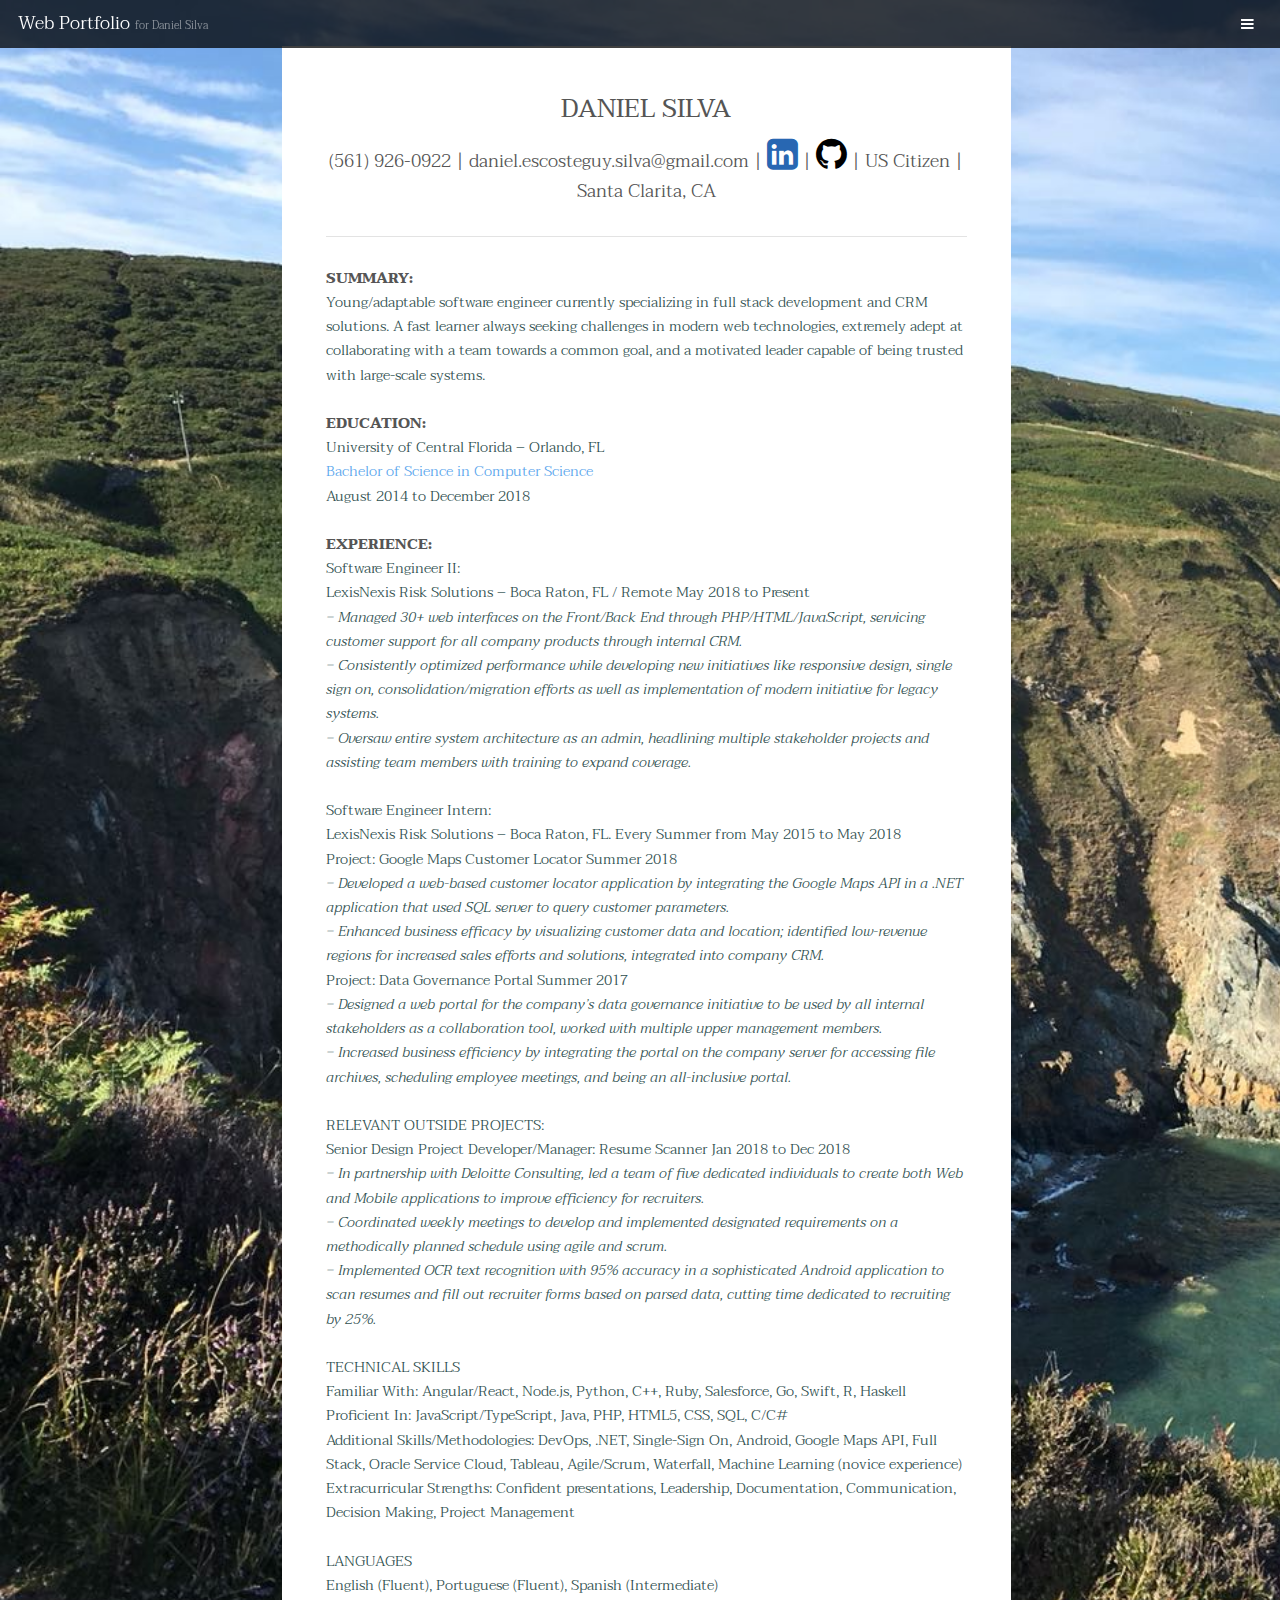
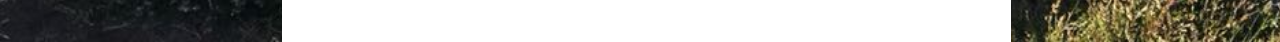
==== commit cc50496c: "Page Updates" ====
--- a/resume.html
+++ b/resume.html
@@ -43,38 +43,36 @@
                             </header>
                             <hr />
                             <p style="color: darkslategray;">
-                                SUMMARY:<br> Young/adaptable software engineer currently specializing in full stack development and CRM solutions. A fast learner always seeking challenges in modern web technologies, extremely adept at collaborating with a team towards a common goal, and a motivated leader capable of being trusted with large-scale systems.<br><br>
-                                EDUCATION:<br>
-                                University of Central Florida – Orlando, FL
-                                Bachelor of Science in Computer Science
-                                August 2014 to December 2018
-                                EXPERIENCE __________
-                                LexisNexis Risk Solutions – Boca Raton, FL / Remote
-                                May 2018 to Present
-                                Software Engineer II
-                                − Managed 30+ web interfaces on the Front/Back End through PHP/HTML/JavaScript, servicing customer support for all company products through internal CRM.
-                                − Consistently optimized performance while developing new initiatives like responsive design, single sign on, consolidation/migration efforts as well as implementation of modern initiative for legacy systems.
-                                − Oversaw entire system architecture as an admin, headlining multiple stakeholder projects and assisting team members with training to expand coverage.
-                                LexisNexis Risk Solutions – Boca Raton, FL
-                                Software Engineer Intern
-                                Every Summer from May 2015 to May 2018
-                                Project: Google Maps Customer Locator Summer 2018
-                                − Developed a web-based customer locator application by integrating the Google Maps API in a .NET application that used SQL server to query customer parameters.
-                                − Enhanced business efficacy by visualizing customer data and location; identified low-revenue regions for increased sales efforts and solutions, integrated into company CRM.
-                                Project: Data Governance Portal Summer 2017
-                                − Designed a web portal for the company’s data governance initiative to be used by all internal stakeholders as a collaboration tool, worked with multiple upper management members.
-                                − Increased business efficiency by integrating the portal on the company server for accessing file archives, scheduling employee meetings, and being an all-inclusive portal.
-                                RELEVANT OUTSIDE PROJECTS____________________________________________________________
-                                Senior Design Project Manager: Resume Scanner Jan 2018 to Dec 2018
-                                − In partnership with Deloitte Consulting, led a team of five dedicated individuals to create both Web and Mobile applications to improve efficiency for recruiters.
-                                − Coordinated weekly meetings to develop and implemented designated requirements on a methodically planned schedule using agile and scrum.
-                                − Implemented OCR text recognition with 95% accuracy in a sophisticated Android application to scan resumes and fill out recruiter forms based on parsed data, cutting time dedicated to recruiting by 25%.
-                                TECHNICAL SKILLS
-                                Familiar With: Angular/React, Node.js, Python, C++, Ruby, Salesforce, Go, Swift, R, Haskell
-                                Proficient In: JavaScript/TypeScript, Java, PHP, HTML5, CSS, SQL, C/C#
-                                Additional Skills/Methodologies: DevOps, .NET, Single-Sign On, Android, Google Maps API, Full Stack, Oracle Service Cloud, Tableau, Agile/Scrum, Waterfall, Machine Learning (novice experience)
-                                Extracurricular Strengths: Confident presentations, Leadership, Documentation, Communication, Decision Making, Project Management
-                                LANGUAGES
+                                <b style="font-weight: 700;">SUMMARY:</b><br> Young/adaptable software engineer currently specializing in full stack development and CRM solutions. A fast learner always seeking challenges in modern web technologies, extremely adept at collaborating with a team towards a common goal, and a motivated leader capable of being trusted with large-scale systems.<br><br>
+                                <b style="font-weight: 700;">EDUCATION:</b><br>
+                                University of Central Florida – Orlando, FL<br>
+                                <a href="https://catalog.ucf.edu/preview_program.php?catoid=18&poid=8227" target="_blank" style="text-decoration: none;">Bachelor of Science in Computer Science</a><br>
+                                August 2014 to December 2018<br><br>
+                                <b style="font-weight: 700;">EXPERIENCE:</b> <br>
+                                Software Engineer II:<br> LexisNexis Risk Solutions – Boca Raton, FL / Remote
+                                May 2018 to Present<br>
+                                <i>− Managed 30+ web interfaces on the Front/Back End through PHP/HTML/JavaScript, servicing customer support for all company products through internal CRM.<br>
+                                − Consistently optimized performance while developing new initiatives like responsive design, single sign on, consolidation/migration efforts as well as implementation of modern initiative for legacy systems.<br>
+                                − Oversaw entire system architecture as an admin, headlining multiple stakeholder projects and assisting team members with training to expand coverage.</i><br><br>
+                                Software Engineer Intern:<br> LexisNexis Risk Solutions – Boca Raton, FL.
+                                Every Summer from May 2015 to May 2018<br>
+                                Project: Google Maps Customer Locator Summer 2018<br>
+                                <i>− Developed a web-based customer locator application by integrating the Google Maps API in a .NET application that used SQL server to query customer parameters.<br>
+                                − Enhanced business efficacy by visualizing customer data and location; identified low-revenue regions for increased sales efforts and solutions, integrated into company CRM.</i><br>
+                                Project: Data Governance Portal Summer 2017<br>
+                                <i>− Designed a web portal for the company’s data governance initiative to be used by all internal stakeholders as a collaboration tool, worked with multiple upper management members.<br>
+                                − Increased business efficiency by integrating the portal on the company server for accessing file archives, scheduling employee meetings, and being an all-inclusive portal.</i><br><br>
+                                RELEVANT OUTSIDE PROJECTS:<br>
+                                Senior Design Project Developer/Manager: Resume Scanner Jan 2018 to Dec 2018<br>
+                                <i>− In partnership with Deloitte Consulting, led a team of five dedicated individuals to create both Web and Mobile applications to improve efficiency for recruiters.<br>
+                                − Coordinated weekly meetings to develop and implemented designated requirements on a methodically planned schedule using agile and scrum.<br>
+                                − Implemented OCR text recognition with 95% accuracy in a sophisticated Android application to scan resumes and fill out recruiter forms based on parsed data, cutting time dedicated to recruiting by 25%.</i><br><br>
+                                TECHNICAL SKILLS<br>
+                                Familiar With: Angular/React, Node.js, Python, C++, Ruby, Salesforce, Go, Swift, R, Haskell<br>
+                                Proficient In: JavaScript/TypeScript, Java, PHP, HTML5, CSS, SQL, C/C#<br>
+                                Additional Skills/Methodologies: DevOps, .NET, Single-Sign On, Android, Google Maps API, Full Stack, Oracle Service Cloud, Tableau, Agile/Scrum, Waterfall, Machine Learning (novice experience)<br>
+                                Extracurricular Strengths: Confident presentations, Leadership, Documentation, Communication, Decision Making, Project Management<br><br>
+                                LANGUAGES<br>
                                 English (Fluent), Portuguese (Fluent), Spanish (Intermediate)
                             </p>
                         </div>
--- a/assets/css/main.css
+++ b/assets/css/main.css
@@ -3722,7 +3722,7 @@
 		background-repeat: no-repeat;
 		border-top: 0;
 		/* min-height: 100vh; */
-		height: 95vh !important;
+		height: 100vh !important;
 		width: 100%;
 		position: relative;
 		text-align: center;
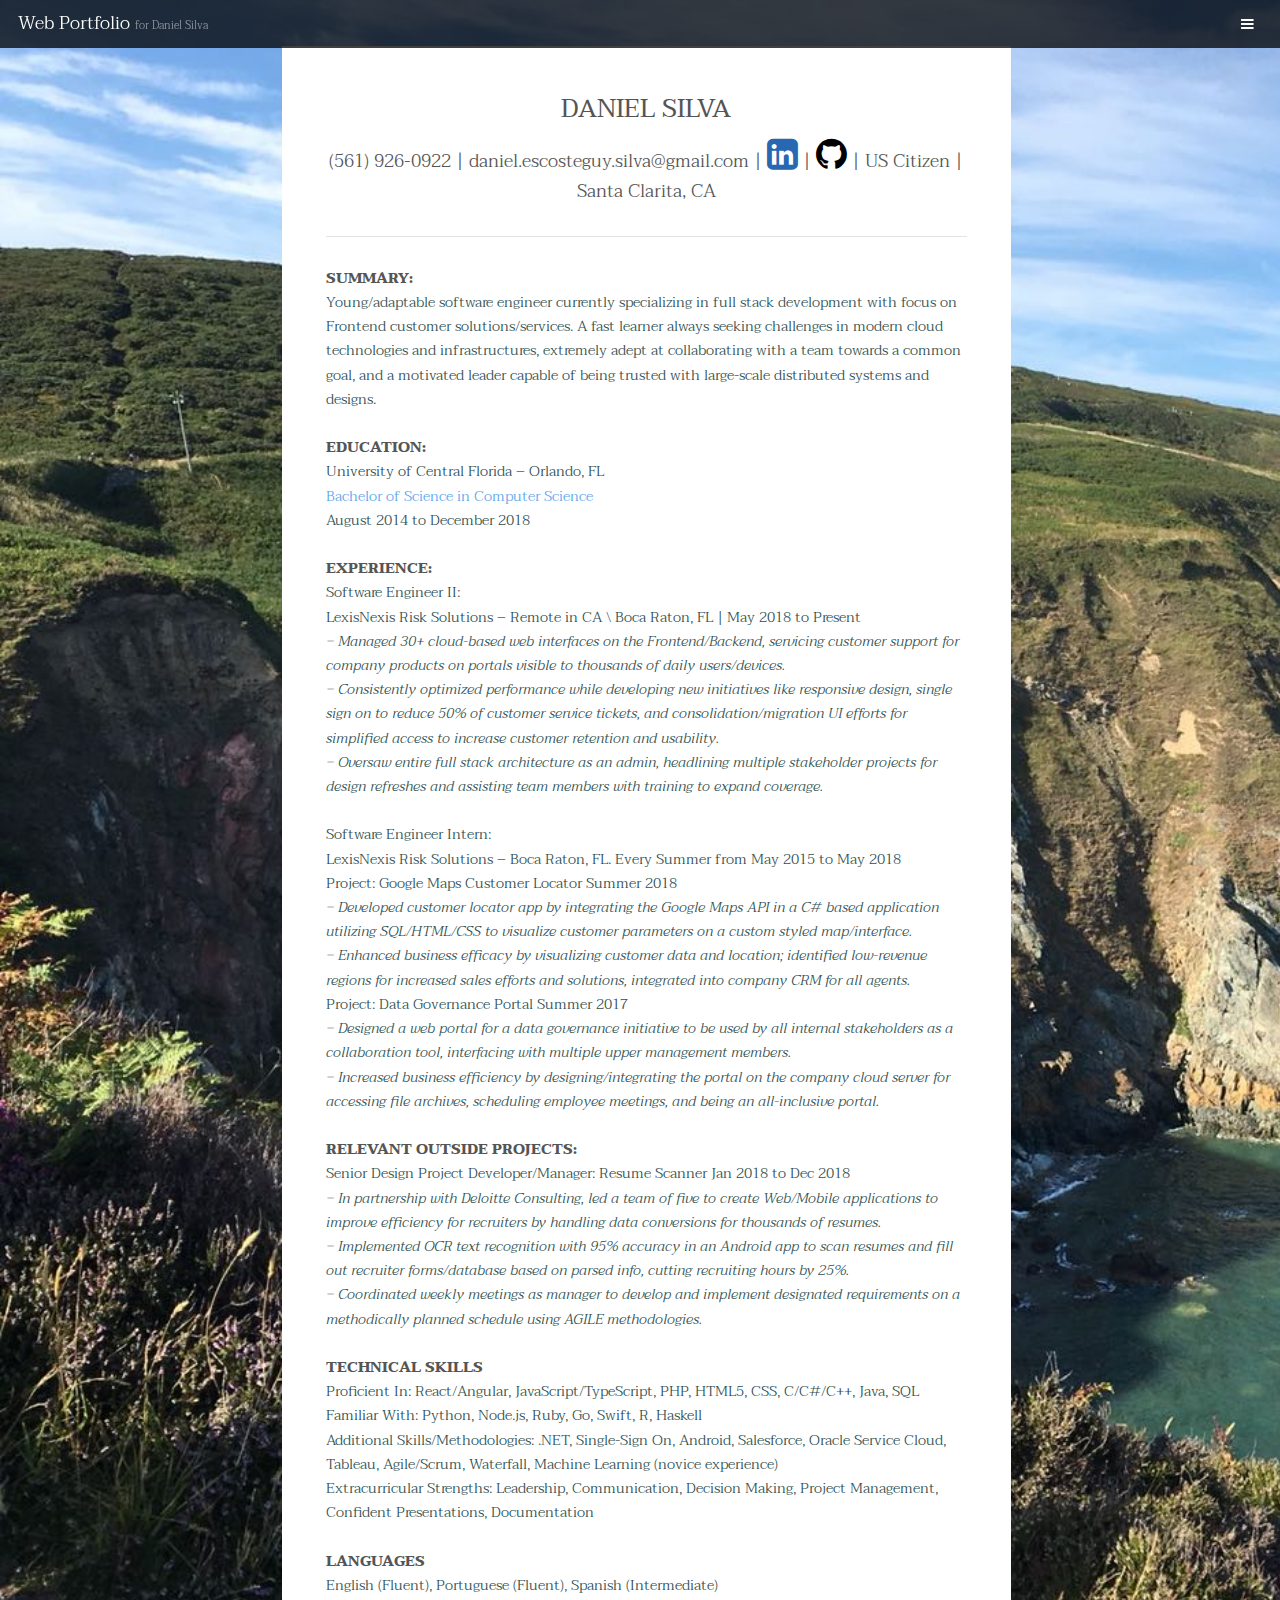
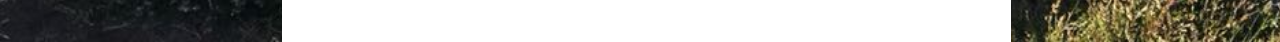
==== commit 202c7d29: "goLive" ====
--- a/resume.html
+++ b/resume.html
@@ -26,7 +26,7 @@
             <li><a href="index.html">Home</a></li>
             <!-- <li><a href="generic.html">Projects</a></li> -->
             <li><a href="resume.html">Resume</a></li>
-            <li><a href="contact.html">Contact</a></li>
+            <!-- <li><a href="contact.html">Contact</a></li> -->
             <li style="line-height: 5.5em; border-top: solid 1px rgba(255, 255, 255, 0.25);"><span><a href="https://github.com/DanSilvaDevs" target="_blank"><i class="fa fa-github" style="font-size:36px; color:white;"></i></a>
                 &nbsp;
                 <a href="https://www.linkedin.com/in/desilva/" target="_blank"><i class="fa fa-linkedin-square" style="font-size:36px; color: #2867B2;"></i></a></span>
@@ -43,36 +43,57 @@
                             </header>
                             <hr />
                             <p style="color: darkslategray;">
-                                <b style="font-weight: 700;">SUMMARY:</b><br> Young/adaptable software engineer currently specializing in full stack development and CRM solutions. A fast learner always seeking challenges in modern web technologies, extremely adept at collaborating with a team towards a common goal, and a motivated leader capable of being trusted with large-scale systems.<br><br>
+                                <b style="font-weight: 700;">SUMMARY:</b><br> Young/adaptable software engineer currently specializing in full stack development with
+                                focus on Frontend customer solutions/services. A fast learner always seeking challenges in modern
+                                cloud technologies and infrastructures, extremely adept at collaborating with a team towards a common
+                                goal, and a motivated leader capable of being trusted with large-scale distributed systems and designs.<br><br>
                                 <b style="font-weight: 700;">EDUCATION:</b><br>
                                 University of Central Florida – Orlando, FL<br>
                                 <a href="https://catalog.ucf.edu/preview_program.php?catoid=18&poid=8227" target="_blank" style="text-decoration: none;">Bachelor of Science in Computer Science</a><br>
                                 August 2014 to December 2018<br><br>
                                 <b style="font-weight: 700;">EXPERIENCE:</b> <br>
-                                Software Engineer II:<br> LexisNexis Risk Solutions – Boca Raton, FL / Remote
-                                May 2018 to Present<br>
-                                <i>− Managed 30+ web interfaces on the Front/Back End through PHP/HTML/JavaScript, servicing customer support for all company products through internal CRM.<br>
-                                − Consistently optimized performance while developing new initiatives like responsive design, single sign on, consolidation/migration efforts as well as implementation of modern initiative for legacy systems.<br>
-                                − Oversaw entire system architecture as an admin, headlining multiple stakeholder projects and assisting team members with training to expand coverage.</i><br><br>
+                                Software Engineer II:<br> LexisNexis Risk Solutions – Remote in CA \ Boca Raton, FL
+                                | May 2018 to Present<br>
+                                <i>− Managed 30+ cloud-based web interfaces on the Frontend/Backend, servicing customer
+                                    support for company products on portals visible to thousands of daily users/devices.<br>
+                                − Consistently optimized performance while developing new initiatives like responsive design,
+                                single sign on to reduce 50% of customer service tickets, and consolidation/migration UI
+                                efforts for simplified access to increase customer retention and usability.<br>
+                                − Oversaw entire full stack architecture as an admin, headlining multiple stakeholder projects
+                                for design refreshes and assisting team members with training to expand coverage.</i><br><br>
+
                                 Software Engineer Intern:<br> LexisNexis Risk Solutions – Boca Raton, FL.
                                 Every Summer from May 2015 to May 2018<br>
                                 Project: Google Maps Customer Locator Summer 2018<br>
-                                <i>− Developed a web-based customer locator application by integrating the Google Maps API in a .NET application that used SQL server to query customer parameters.<br>
-                                − Enhanced business efficacy by visualizing customer data and location; identified low-revenue regions for increased sales efforts and solutions, integrated into company CRM.</i><br>
+                                <i>− Developed customer locator app by integrating the Google Maps API in a C# based application
+                                    utilizing SQL/HTML/CSS to visualize customer parameters on a custom styled map/interface.<br>
+                                − Enhanced business efficacy by visualizing customer data and location; identified low-revenue
+                                regions for increased sales efforts and solutions, integrated into company CRM for all agents.</i><br>
+
                                 Project: Data Governance Portal Summer 2017<br>
-                                <i>− Designed a web portal for the company’s data governance initiative to be used by all internal stakeholders as a collaboration tool, worked with multiple upper management members.<br>
-                                − Increased business efficiency by integrating the portal on the company server for accessing file archives, scheduling employee meetings, and being an all-inclusive portal.</i><br><br>
-                                RELEVANT OUTSIDE PROJECTS:<br>
+                                <i>− Designed a web portal for a data governance initiative to be used by all internal stakeholders
+                                as a collaboration tool, interfacing with multiple upper management members.<br>
+                                − Increased business efficiency by designing/integrating the portal on the company cloud server
+                                for accessing file archives, scheduling employee meetings, and being an all-inclusive portal.</i><br><br>
+
+                                <b style="font-weight: 700;">RELEVANT OUTSIDE PROJECTS:</b><br>
                                 Senior Design Project Developer/Manager: Resume Scanner Jan 2018 to Dec 2018<br>
-                                <i>− In partnership with Deloitte Consulting, led a team of five dedicated individuals to create both Web and Mobile applications to improve efficiency for recruiters.<br>
-                                − Coordinated weekly meetings to develop and implemented designated requirements on a methodically planned schedule using agile and scrum.<br>
-                                − Implemented OCR text recognition with 95% accuracy in a sophisticated Android application to scan resumes and fill out recruiter forms based on parsed data, cutting time dedicated to recruiting by 25%.</i><br><br>
-                                TECHNICAL SKILLS<br>
-                                Familiar With: Angular/React, Node.js, Python, C++, Ruby, Salesforce, Go, Swift, R, Haskell<br>
-                                Proficient In: JavaScript/TypeScript, Java, PHP, HTML5, CSS, SQL, C/C#<br>
-                                Additional Skills/Methodologies: DevOps, .NET, Single-Sign On, Android, Google Maps API, Full Stack, Oracle Service Cloud, Tableau, Agile/Scrum, Waterfall, Machine Learning (novice experience)<br>
-                                Extracurricular Strengths: Confident presentations, Leadership, Documentation, Communication, Decision Making, Project Management<br><br>
-                                LANGUAGES<br>
+                                <i>− In partnership with Deloitte Consulting, led a team of five to create Web/Mobile applications
+                                to improve efficiency for recruiters by handling data conversions for thousands of resumes.<br>
+                                − Implemented OCR text recognition with 95% accuracy in an Android app to scan resumes and
+                                fill out recruiter forms/database based on parsed info, cutting recruiting hours by 25%.<br>
+                                − Coordinated weekly meetings as manager to develop and implement designated
+                                requirements on a methodically planned schedule using AGILE methodologies.</i><br><br>
+
+                                <b style="font-weight: 700;">TECHNICAL SKILLS</b><br>
+                                Proficient In: React/Angular, JavaScript/TypeScript, PHP, HTML5, CSS, C/C#/C++, Java, SQL<br>
+                                Familiar With: Python, Node.js, Ruby, Go, Swift, R, Haskell<br>
+                                Additional Skills/Methodologies: .NET, Single-Sign On, Android, Salesforce, Oracle Service Cloud,
+                                Tableau, Agile/Scrum, Waterfall, Machine Learning (novice experience)<br>
+                                Extracurricular Strengths: Leadership, Communication, Decision Making, Project Management,
+                                Confident Presentations, Documentation<br><br>
+
+                                <b style="font-weight: 700;">LANGUAGES</b><br>
                                 English (Fluent), Portuguese (Fluent), Spanish (Intermediate)
                             </p>
                         </div>
--- a/assets/css/main.css
+++ b/assets/css/main.css
@@ -10,4225 +10,4381 @@
 
 /* Reset */
 
-	html, body, div, span, applet, object, iframe, h1, h2, h3, h4, h5, h6, p, blockquote, pre, a, abbr, acronym, address, big, cite, code, del, dfn, em, img, ins, kbd, q, s, samp, small, strike, strong, sub, sup, tt, var, b, u, i, center, dl, dt, dd, ol, ul, li, fieldset, form, label, legend, table, caption, tbody, tfoot, thead, tr, th, td, article, aside, canvas, details, embed, figure, figcaption, footer, header, hgroup, menu, nav, output, ruby, section, summary, time, mark, audio, video {
-		margin: 0;
-		padding: 0;
-		border: 0;
-		font-size: 100%;
-		font: inherit;
-		vertical-align: baseline;
-	}
-
-	article, aside, details, figcaption, figure, footer, header, hgroup, menu, nav, section {
-		display: block;
-	}
-
-	body {
-		line-height: 1;
-	}
-
-	ol, ul {
-		list-style: none;
-	}
-
-	blockquote, q {
-		quotes: none;
-	}
-
-	blockquote:before, blockquote:after, q:before, q:after {
-		content: '';
-		content: none;
-	}
-
-	table {
-		border-collapse: collapse;
-		border-spacing: 0;
-	}
-
-	body {
-		-webkit-text-size-adjust: none;
-	}
+html,
+body,
+div,
+span,
+applet,
+object,
+iframe,
+h1,
+h2,
+h3,
+h4,
+h5,
+h6,
+p,
+blockquote,
+pre,
+a,
+abbr,
+acronym,
+address,
+big,
+cite,
+code,
+del,
+dfn,
+em,
+img,
+ins,
+kbd,
+q,
+s,
+samp,
+small,
+strike,
+strong,
+sub,
+sup,
+tt,
+var,
+b,
+u,
+i,
+center,
+dl,
+dt,
+dd,
+ol,
+ul,
+li,
+fieldset,
+form,
+label,
+legend,
+table,
+caption,
+tbody,
+tfoot,
+thead,
+tr,
+th,
+td,
+article,
+aside,
+canvas,
+details,
+embed,
+figure,
+figcaption,
+footer,
+header,
+hgroup,
+menu,
+nav,
+output,
+ruby,
+section,
+summary,
+time,
+mark,
+audio,
+video {
+  margin: 0;
+  padding: 0;
+  border: 0;
+  font-size: 100%;
+  font: inherit;
+  vertical-align: baseline;
+}
+
+article,
+aside,
+details,
+figcaption,
+figure,
+footer,
+header,
+hgroup,
+menu,
+nav,
+section {
+  display: block;
+}
+
+body {
+  line-height: 1;
+}
+
+ol,
+ul {
+  list-style: none;
+}
+
+blockquote,
+q {
+  quotes: none;
+}
+
+blockquote:before,
+blockquote:after,
+q:before,
+q:after {
+  content: "";
+  content: none;
+}
+
+table {
+  border-collapse: collapse;
+  border-spacing: 0;
+}
+
+body {
+  -webkit-text-size-adjust: none;
+}
 
 /* Box Model */
 
-	*, *:before, *:after {
-		-moz-box-sizing: border-box;
-		-webkit-box-sizing: border-box;
-		box-sizing: border-box;
-	}
+*,
+*:before,
+*:after {
+  -moz-box-sizing: border-box;
+  -webkit-box-sizing: border-box;
+  box-sizing: border-box;
+}
 
 /* Containers */
 
-	.container {
-		margin-left: auto;
-		margin-right: auto;
-	}
-
-	.container.\31 25\25 {
-		width: 100%;
-		max-width: 100rem;
-		min-width: 80rem;
-	}
-
-	.container.\37 5\25 {
-		width: 60rem;
-	}
-
-	.container.\35 0\25 {
-		width: 40rem;
-	}
-
-	.container.\32 5\25 {
-		width: 20rem;
-	}
-
-	.container {
-		width: 80rem;
-	}
-
-	@media screen and (max-width: 1680px) {
-
-		.container.\31 25\25 {
-			width: 100%;
-			max-width: 100rem;
-			min-width: 80rem;
-		}
-
-		.container.\37 5\25 {
-			width: 60rem;
-		}
-
-		.container.\35 0\25 {
-			width: 40rem;
-		}
-
-		.container.\32 5\25 {
-			width: 20rem;
-		}
-
-		.container {
-			width: 80rem;
-		}
-
-	}
-
-	@media screen and (max-width: 1280px) {
-
-		.container.\31 25\25 {
-			width: 100%;
-			max-width: 81.25rem;
-			min-width: 65rem;
-		}
-
-		.container.\37 5\25 {
-			width: 48.75rem;
-		}
-
-		.container.\35 0\25 {
-			width: 32.5rem;
-		}
-
-		.container.\32 5\25 {
-			width: 16.25rem;
-		}
-
-		.container {
-			width: 65rem;
-		}
-
-	}
-
-	@media screen and (max-width: 980px) {
-
-		.container.\31 25\25 {
-			width: 100%;
-			max-width: 112.5%;
-			min-width: 90%;
-		}
-
-		.container.\37 5\25 {
-			width: 67.5%;
-		}
-
-		.container.\35 0\25 {
-			width: 45%;
-		}
-
-		.container.\32 5\25 {
-			width: 22.5%;
-		}
-
-		.container {
-			width: 90%;
-		}
-
-	}
-
-	@media screen and (max-width: 736px) {
-
-		.container.\31 25\25 {
-			width: 100%;
-			max-width: 112.5%;
-			min-width: 90%;
-		}
-
-		.container.\37 5\25 {
-			width: 67.5%;
-		}
-
-		.container.\35 0\25 {
-			width: 45%;
-		}
-
-		.container.\32 5\25 {
-			width: 22.5%;
-		}
-
-		.container {
-			width: 90% !important;
-		}
-
-	}
-
-	@media screen and (max-width: 480px) {
-
-		.container.\31 25\25 {
-			width: 100%;
-			max-width: 112.5%;
-			min-width: 90%;
-		}
-
-		.container.\37 5\25 {
-			width: 67.5%;
-		}
-
-		.container.\35 0\25 {
-			width: 45%;
-		}
-
-		.container.\32 5\25 {
-			width: 22.5%;
-		}
-
-		.container {
-			width: 90% !important;
-		}
-
-	}
+.container {
+  margin-left: auto;
+  margin-right: auto;
+}
+
+.container.\31 25\25 {
+  width: 100%;
+  max-width: 100rem;
+  min-width: 80rem;
+}
+
+.container.\37 5\25 {
+  width: 60rem;
+}
+
+.container.\35 0\25 {
+  width: 40rem;
+}
+
+.container.\32 5\25 {
+  width: 20rem;
+}
+
+.container {
+  width: 80rem;
+}
+
+@media screen and (max-width: 1680px) {
+  .container.\31 25\25 {
+    width: 100%;
+    max-width: 100rem;
+    min-width: 80rem;
+  }
+
+  .container.\37 5\25 {
+    width: 60rem;
+  }
+
+  .container.\35 0\25 {
+    width: 40rem;
+  }
+
+  .container.\32 5\25 {
+    width: 20rem;
+  }
+
+  .container {
+    width: 80rem;
+  }
+}
+
+@media screen and (max-width: 1280px) {
+  .container.\31 25\25 {
+    width: 100%;
+    max-width: 81.25rem;
+    min-width: 65rem;
+  }
+
+  .container.\37 5\25 {
+    width: 48.75rem;
+  }
+
+  .container.\35 0\25 {
+    width: 32.5rem;
+  }
+
+  .container.\32 5\25 {
+    width: 16.25rem;
+  }
+
+  .container {
+    width: 65rem;
+  }
+}
+
+@media screen and (max-width: 980px) {
+  .container.\31 25\25 {
+    width: 100%;
+    max-width: 112.5%;
+    min-width: 90%;
+  }
+
+  .container.\37 5\25 {
+    width: 67.5%;
+  }
+
+  .container.\35 0\25 {
+    width: 45%;
+  }
+
+  .container.\32 5\25 {
+    width: 22.5%;
+  }
+
+  .container {
+    width: 90%;
+  }
+}
+
+@media screen and (max-width: 736px) {
+  .container.\31 25\25 {
+    width: 100%;
+    max-width: 112.5%;
+    min-width: 90%;
+  }
+
+  .container.\37 5\25 {
+    width: 67.5%;
+  }
+
+  .container.\35 0\25 {
+    width: 45%;
+  }
+
+  .container.\32 5\25 {
+    width: 22.5%;
+  }
+
+  .container {
+    width: 90% !important;
+  }
+}
+
+@media screen and (max-width: 480px) {
+  .container.\31 25\25 {
+    width: 100%;
+    max-width: 112.5%;
+    min-width: 90%;
+  }
+
+  .container.\37 5\25 {
+    width: 67.5%;
+  }
+
+  .container.\35 0\25 {
+    width: 45%;
+  }
+
+  .container.\32 5\25 {
+    width: 22.5%;
+  }
+
+  .container {
+    width: 90% !important;
+  }
+}
 
 /* Grid */
 
-	.row {
-		border-bottom: solid 1px transparent;
-		-moz-box-sizing: border-box;
-		-webkit-box-sizing: border-box;
-		box-sizing: border-box;
-	}
-
-	.row > * {
-		float: left;
-		-moz-box-sizing: border-box;
-		-webkit-box-sizing: border-box;
-		box-sizing: border-box;
-	}
-
-	.row:after, .row:before {
-		content: '';
-		display: block;
-		clear: both;
-		height: 0;
-	}
-
-	.row.uniform > * > :first-child {
-		margin-top: 0;
-	}
-
-	.row.uniform > * > :last-child {
-		margin-bottom: 0;
-	}
-
-	.row.\30 \25 > * {
-		padding: 0 0 0 0rem;
-	}
-
-	.row.\30 \25 {
-		margin: 0 0 -1px 0rem;
-	}
-
-	.row.uniform.\30 \25 > * {
-		padding: 0rem 0 0 0rem;
-	}
-
-	.row.uniform.\30 \25 {
-		margin: 0rem 0 -1px 0rem;
-	}
-
-	.row > * {
-		padding: 0 0 0 2rem;
-	}
-
-	.row {
-		margin: 0 0 -1px -2rem;
-	}
-
-	.row.uniform > * {
-		padding: 2rem 0 0 2rem;
-	}
-
-	.row.uniform {
-		margin: -2rem 0 -1px -2rem;
-	}
-
-	.row.\32 00\25 > * {
-		padding: 0 0 0 4rem;
-	}
-
-	.row.\32 00\25 {
-		margin: 0 0 -1px -4rem;
-	}
-
-	.row.uniform.\32 00\25 > * {
-		padding: 4rem 0 0 4rem;
-	}
-
-	.row.uniform.\32 00\25 {
-		margin: -4rem 0 -1px -4rem;
-	}
-
-	.row.\31 50\25 > * {
-		padding: 0 0 0 3rem;
-	}
-
-	.row.\31 50\25 {
-		margin: 0 0 -1px -3rem;
-	}
-
-	.row.uniform.\31 50\25 > * {
-		padding: 3rem 0 0 3rem;
-	}
-
-	.row.uniform.\31 50\25 {
-		margin: -3rem 0 -1px -3rem;
-	}
-
-	.row.\35 0\25 > * {
-		padding: 0 0 0 1rem;
-	}
-
-	.row.\35 0\25 {
-		margin: 0 0 -1px -1rem;
-	}
-
-	.row.uniform.\35 0\25 > * {
-		padding: 1rem 0 0 1rem;
-	}
-
-	.row.uniform.\35 0\25 {
-		margin: -1rem 0 -1px -1rem;
-	}
-
-	.row.\32 5\25 > * {
-		padding: 0 0 0 0.5rem;
-	}
-
-	.row.\32 5\25 {
-		margin: 0 0 -1px -0.5rem;
-	}
-
-	.row.uniform.\32 5\25 > * {
-		padding: 0.5rem 0 0 0.5rem;
-	}
-
-	.row.uniform.\32 5\25 {
-		margin: -0.5rem 0 -1px -0.5rem;
-	}
-
-	.\31 2u, .\31 2u\24 {
-		width: 100%;
-		clear: none;
-		margin-left: 0;
-	}
-
-	.\31 1u, .\31 1u\24 {
-		width: 91.6666666667%;
-		clear: none;
-		margin-left: 0;
-	}
-
-	.\31 0u, .\31 0u\24 {
-		width: 83.3333333333%;
-		clear: none;
-		margin-left: 0;
-	}
-
-	.\39 u, .\39 u\24 {
-		width: 75%;
-		clear: none;
-		margin-left: 0;
-	}
-
-	.\38 u, .\38 u\24 {
-		width: 66.6666666667%;
-		clear: none;
-		margin-left: 0;
-	}
-
-	.\37 u, .\37 u\24 {
-		width: 58.3333333333%;
-		clear: none;
-		margin-left: 0;
-	}
-
-	.\36 u, .\36 u\24 {
-		width: 50%;
-		clear: none;
-		margin-left: 0;
-	}
-
-	.\35 u, .\35 u\24 {
-		width: 41.6666666667%;
-		clear: none;
-		margin-left: 0;
-	}
-
-	.\34 u, .\34 u\24 {
-		width: 33.3333333333%;
-		clear: none;
-		margin-left: 0;
-	}
-
-	.\33 u, .\33 u\24 {
-		width: 25%;
-		clear: none;
-		margin-left: 0;
-	}
-
-	.\32 u, .\32 u\24 {
-		width: 16.6666666667%;
-		clear: none;
-		margin-left: 0;
-	}
-
-	.\31 u, .\31 u\24 {
-		width: 8.3333333333%;
-		clear: none;
-		margin-left: 0;
-	}
-
-	.\31 2u\24 + *,
-	.\31 1u\24 + *,
-	.\31 0u\24 + *,
-	.\39 u\24 + *,
-	.\38 u\24 + *,
-	.\37 u\24 + *,
-	.\36 u\24 + *,
-	.\35 u\24 + *,
-	.\34 u\24 + *,
-	.\33 u\24 + *,
-	.\32 u\24 + *,
-	.\31 u\24 + * {
-		clear: left;
-	}
-
-	.\-11u {
-		margin-left: 91.66667%;
-	}
-
-	.\-10u {
-		margin-left: 83.33333%;
-	}
-
-	.\-9u {
-		margin-left: 75%;
-	}
-
-	.\-8u {
-		margin-left: 66.66667%;
-	}
-
-	.\-7u {
-		margin-left: 58.33333%;
-	}
-
-	.\-6u {
-		margin-left: 50%;
-	}
-
-	.\-5u {
-		margin-left: 41.66667%;
-	}
-
-	.\-4u {
-		margin-left: 33.33333%;
-	}
-
-	.\-3u {
-		margin-left: 25%;
-	}
-
-	.\-2u {
-		margin-left: 16.66667%;
-	}
-
-	.\-1u {
-		margin-left: 8.33333%;
-	}
-
-	@media screen and (max-width: 1680px) {
-
-		.row > * {
-			padding: 0 0 0 2rem;
-		}
-
-		.row {
-			margin: 0 0 -1px -2rem;
-		}
-
-		.row.uniform > * {
-			padding: 2rem 0 0 2rem;
-		}
-
-		.row.uniform {
-			margin: -2rem 0 -1px -2rem;
-		}
-
-		.row.\32 00\25 > * {
-			padding: 0 0 0 4rem;
-		}
-
-		.row.\32 00\25 {
-			margin: 0 0 -1px -4rem;
-		}
-
-		.row.uniform.\32 00\25 > * {
-			padding: 4rem 0 0 4rem;
-		}
-
-		.row.uniform.\32 00\25 {
-			margin: -4rem 0 -1px -4rem;
-		}
-
-		.row.\31 50\25 > * {
-			padding: 0 0 0 3rem;
-		}
-
-		.row.\31 50\25 {
-			margin: 0 0 -1px -3rem;
-		}
-
-		.row.uniform.\31 50\25 > * {
-			padding: 3rem 0 0 3rem;
-		}
-
-		.row.uniform.\31 50\25 {
-			margin: -3rem 0 -1px -3rem;
-		}
-
-		.row.\35 0\25 > * {
-			padding: 0 0 0 1rem;
-		}
-
-		.row.\35 0\25 {
-			margin: 0 0 -1px -1rem;
-		}
-
-		.row.uniform.\35 0\25 > * {
-			padding: 1rem 0 0 1rem;
-		}
-
-		.row.uniform.\35 0\25 {
-			margin: -1rem 0 -1px -1rem;
-		}
-
-		.row.\32 5\25 > * {
-			padding: 0 0 0 0.5rem;
-		}
-
-		.row.\32 5\25 {
-			margin: 0 0 -1px -0.5rem;
-		}
-
-		.row.uniform.\32 5\25 > * {
-			padding: 0.5rem 0 0 0.5rem;
-		}
-
-		.row.uniform.\32 5\25 {
-			margin: -0.5rem 0 -1px -0.5rem;
-		}
-
-		.\31 2u\28xlarge\29, .\31 2u\24\28xlarge\29 {
-			width: 100%;
-			clear: none;
-			margin-left: 0;
-		}
-
-		.\31 1u\28xlarge\29, .\31 1u\24\28xlarge\29 {
-			width: 91.6666666667%;
-			clear: none;
-			margin-left: 0;
-		}
-
-		.\31 0u\28xlarge\29, .\31 0u\24\28xlarge\29 {
-			width: 83.3333333333%;
-			clear: none;
-			margin-left: 0;
-		}
-
-		.\39 u\28xlarge\29, .\39 u\24\28xlarge\29 {
-			width: 75%;
-			clear: none;
-			margin-left: 0;
-		}
-
-		.\38 u\28xlarge\29, .\38 u\24\28xlarge\29 {
-			width: 66.6666666667%;
-			clear: none;
-			margin-left: 0;
-		}
-
-		.\37 u\28xlarge\29, .\37 u\24\28xlarge\29 {
-			width: 58.3333333333%;
-			clear: none;
-			margin-left: 0;
-		}
-
-		.\36 u\28xlarge\29, .\36 u\24\28xlarge\29 {
-			width: 50%;
-			clear: none;
-			margin-left: 0;
-		}
-
-		.\35 u\28xlarge\29, .\35 u\24\28xlarge\29 {
-			width: 41.6666666667%;
-			clear: none;
-			margin-left: 0;
-		}
-
-		.\34 u\28xlarge\29, .\34 u\24\28xlarge\29 {
-			width: 33.3333333333%;
-			clear: none;
-			margin-left: 0;
-		}
-
-		.\33 u\28xlarge\29, .\33 u\24\28xlarge\29 {
-			width: 25%;
-			clear: none;
-			margin-left: 0;
-		}
-
-		.\32 u\28xlarge\29, .\32 u\24\28xlarge\29 {
-			width: 16.6666666667%;
-			clear: none;
-			margin-left: 0;
-		}
-
-		.\31 u\28xlarge\29, .\31 u\24\28xlarge\29 {
-			width: 8.3333333333%;
-			clear: none;
-			margin-left: 0;
-		}
-
-		.\31 2u\24\28xlarge\29 + *,
-		.\31 1u\24\28xlarge\29 + *,
-		.\31 0u\24\28xlarge\29 + *,
-		.\39 u\24\28xlarge\29 + *,
-		.\38 u\24\28xlarge\29 + *,
-		.\37 u\24\28xlarge\29 + *,
-		.\36 u\24\28xlarge\29 + *,
-		.\35 u\24\28xlarge\29 + *,
-		.\34 u\24\28xlarge\29 + *,
-		.\33 u\24\28xlarge\29 + *,
-		.\32 u\24\28xlarge\29 + *,
-		.\31 u\24\28xlarge\29 + * {
-			clear: left;
-		}
-
-		.\-11u\28xlarge\29 {
-			margin-left: 91.66667%;
-		}
-
-		.\-10u\28xlarge\29 {
-			margin-left: 83.33333%;
-		}
-
-		.\-9u\28xlarge\29 {
-			margin-left: 75%;
-		}
-
-		.\-8u\28xlarge\29 {
-			margin-left: 66.66667%;
-		}
-
-		.\-7u\28xlarge\29 {
-			margin-left: 58.33333%;
-		}
-
-		.\-6u\28xlarge\29 {
-			margin-left: 50%;
-		}
-
-		.\-5u\28xlarge\29 {
-			margin-left: 41.66667%;
-		}
-
-		.\-4u\28xlarge\29 {
-			margin-left: 33.33333%;
-		}
-
-		.\-3u\28xlarge\29 {
-			margin-left: 25%;
-		}
-
-		.\-2u\28xlarge\29 {
-			margin-left: 16.66667%;
-		}
-
-		.\-1u\28xlarge\29 {
-			margin-left: 8.33333%;
-		}
-
-	}
-
-	@media screen and (max-width: 1280px) {
-
-		.row > * {
-			padding: 0 0 0 1.5rem;
-		}
-
-		.row {
-			margin: 0 0 -1px -1.5rem;
-		}
-
-		.row.uniform > * {
-			padding: 1.5rem 0 0 1.5rem;
-		}
-
-		.row.uniform {
-			margin: -1.5rem 0 -1px -1.5rem;
-		}
-
-		.row.\32 00\25 > * {
-			padding: 0 0 0 3rem;
-		}
-
-		.row.\32 00\25 {
-			margin: 0 0 -1px -3rem;
-		}
-
-		.row.uniform.\32 00\25 > * {
-			padding: 3rem 0 0 3rem;
-		}
-
-		.row.uniform.\32 00\25 {
-			margin: -3rem 0 -1px -3rem;
-		}
-
-		.row.\31 50\25 > * {
-			padding: 0 0 0 2.25rem;
-		}
-
-		.row.\31 50\25 {
-			margin: 0 0 -1px -2.25rem;
-		}
-
-		.row.uniform.\31 50\25 > * {
-			padding: 2.25rem 0 0 2.25rem;
-		}
-
-		.row.uniform.\31 50\25 {
-			margin: -2.25rem 0 -1px -2.25rem;
-		}
-
-		.row.\35 0\25 > * {
-			padding: 0 0 0 0.75rem;
-		}
-
-		.row.\35 0\25 {
-			margin: 0 0 -1px -0.75rem;
-		}
-
-		.row.uniform.\35 0\25 > * {
-			padding: 0.75rem 0 0 0.75rem;
-		}
-
-		.row.uniform.\35 0\25 {
-			margin: -0.75rem 0 -1px -0.75rem;
-		}
-
-		.row.\32 5\25 > * {
-			padding: 0 0 0 0.375rem;
-		}
-
-		.row.\32 5\25 {
-			margin: 0 0 -1px -0.375rem;
-		}
-
-		.row.uniform.\32 5\25 > * {
-			padding: 0.375rem 0 0 0.375rem;
-		}
-
-		.row.uniform.\32 5\25 {
-			margin: -0.375rem 0 -1px -0.375rem;
-		}
-
-		.\31 2u\28large\29, .\31 2u\24\28large\29 {
-			width: 100%;
-			clear: none;
-			margin-left: 0;
-		}
-
-		.\31 1u\28large\29, .\31 1u\24\28large\29 {
-			width: 91.6666666667%;
-			clear: none;
-			margin-left: 0;
-		}
-
-		.\31 0u\28large\29, .\31 0u\24\28large\29 {
-			width: 83.3333333333%;
-			clear: none;
-			margin-left: 0;
-		}
-
-		.\39 u\28large\29, .\39 u\24\28large\29 {
-			width: 75%;
-			clear: none;
-			margin-left: 0;
-		}
-
-		.\38 u\28large\29, .\38 u\24\28large\29 {
-			width: 66.6666666667%;
-			clear: none;
-			margin-left: 0;
-		}
-
-		.\37 u\28large\29, .\37 u\24\28large\29 {
-			width: 58.3333333333%;
-			clear: none;
-			margin-left: 0;
-		}
-
-		.\36 u\28large\29, .\36 u\24\28large\29 {
-			width: 50%;
-			clear: none;
-			margin-left: 0;
-		}
-
-		.\35 u\28large\29, .\35 u\24\28large\29 {
-			width: 41.6666666667%;
-			clear: none;
-			margin-left: 0;
-		}
-
-		.\34 u\28large\29, .\34 u\24\28large\29 {
-			width: 33.3333333333%;
-			clear: none;
-			margin-left: 0;
-		}
-
-		.\33 u\28large\29, .\33 u\24\28large\29 {
-			width: 25%;
-			clear: none;
-			margin-left: 0;
-		}
-
-		.\32 u\28large\29, .\32 u\24\28large\29 {
-			width: 16.6666666667%;
-			clear: none;
-			margin-left: 0;
-		}
-
-		.\31 u\28large\29, .\31 u\24\28large\29 {
-			width: 8.3333333333%;
-			clear: none;
-			margin-left: 0;
-		}
-
-		.\31 2u\24\28large\29 + *,
-		.\31 1u\24\28large\29 + *,
-		.\31 0u\24\28large\29 + *,
-		.\39 u\24\28large\29 + *,
-		.\38 u\24\28large\29 + *,
-		.\37 u\24\28large\29 + *,
-		.\36 u\24\28large\29 + *,
-		.\35 u\24\28large\29 + *,
-		.\34 u\24\28large\29 + *,
-		.\33 u\24\28large\29 + *,
-		.\32 u\24\28large\29 + *,
-		.\31 u\24\28large\29 + * {
-			clear: left;
-		}
-
-		.\-11u\28large\29 {
-			margin-left: 91.66667%;
-		}
-
-		.\-10u\28large\29 {
-			margin-left: 83.33333%;
-		}
-
-		.\-9u\28large\29 {
-			margin-left: 75%;
-		}
-
-		.\-8u\28large\29 {
-			margin-left: 66.66667%;
-		}
-
-		.\-7u\28large\29 {
-			margin-left: 58.33333%;
-		}
-
-		.\-6u\28large\29 {
-			margin-left: 50%;
-		}
-
-		.\-5u\28large\29 {
-			margin-left: 41.66667%;
-		}
-
-		.\-4u\28large\29 {
-			margin-left: 33.33333%;
-		}
-
-		.\-3u\28large\29 {
-			margin-left: 25%;
-		}
-
-		.\-2u\28large\29 {
-			margin-left: 16.66667%;
-		}
-
-		.\-1u\28large\29 {
-			margin-left: 8.33333%;
-		}
-
-	}
-
-	@media screen and (max-width: 980px) {
-
-		.row > * {
-			padding: 0 0 0 1.5rem;
-		}
-
-		.row {
-			margin: 0 0 -1px -1.5rem;
-		}
-
-		.row.uniform > * {
-			padding: 1.5rem 0 0 1.5rem;
-		}
-
-		.row.uniform {
-			margin: -1.5rem 0 -1px -1.5rem;
-		}
-
-		.row.\32 00\25 > * {
-			padding: 0 0 0 3rem;
-		}
-
-		.row.\32 00\25 {
-			margin: 0 0 -1px -3rem;
-		}
-
-		.row.uniform.\32 00\25 > * {
-			padding: 3rem 0 0 3rem;
-		}
-
-		.row.uniform.\32 00\25 {
-			margin: -3rem 0 -1px -3rem;
-		}
-
-		.row.\31 50\25 > * {
-			padding: 0 0 0 2.25rem;
-		}
-
-		.row.\31 50\25 {
-			margin: 0 0 -1px -2.25rem;
-		}
-
-		.row.uniform.\31 50\25 > * {
-			padding: 2.25rem 0 0 2.25rem;
-		}
-
-		.row.uniform.\31 50\25 {
-			margin: -2.25rem 0 -1px -2.25rem;
-		}
-
-		.row.\35 0\25 > * {
-			padding: 0 0 0 0.75rem;
-		}
-
-		.row.\35 0\25 {
-			margin: 0 0 -1px -0.75rem;
-		}
-
-		.row.uniform.\35 0\25 > * {
-			padding: 0.75rem 0 0 0.75rem;
-		}
-
-		.row.uniform.\35 0\25 {
-			margin: -0.75rem 0 -1px -0.75rem;
-		}
-
-		.row.\32 5\25 > * {
-			padding: 0 0 0 0.375rem;
-		}
-
-		.row.\32 5\25 {
-			margin: 0 0 -1px -0.375rem;
-		}
-
-		.row.uniform.\32 5\25 > * {
-			padding: 0.375rem 0 0 0.375rem;
-		}
-
-		.row.uniform.\32 5\25 {
-			margin: -0.375rem 0 -1px -0.375rem;
-		}
-
-		.\31 2u\28medium\29, .\31 2u\24\28medium\29 {
-			width: 100%;
-			clear: none;
-			margin-left: 0;
-		}
-
-		.\31 1u\28medium\29, .\31 1u\24\28medium\29 {
-			width: 91.6666666667%;
-			clear: none;
-			margin-left: 0;
-		}
-
-		.\31 0u\28medium\29, .\31 0u\24\28medium\29 {
-			width: 83.3333333333%;
-			clear: none;
-			margin-left: 0;
-		}
-
-		.\39 u\28medium\29, .\39 u\24\28medium\29 {
-			width: 75%;
-			clear: none;
-			margin-left: 0;
-		}
-
-		.\38 u\28medium\29, .\38 u\24\28medium\29 {
-			width: 66.6666666667%;
-			clear: none;
-			margin-left: 0;
-		}
-
-		.\37 u\28medium\29, .\37 u\24\28medium\29 {
-			width: 58.3333333333%;
-			clear: none;
-			margin-left: 0;
-		}
-
-		.\36 u\28medium\29, .\36 u\24\28medium\29 {
-			width: 50%;
-			clear: none;
-			margin-left: 0;
-		}
-
-		.\35 u\28medium\29, .\35 u\24\28medium\29 {
-			width: 41.6666666667%;
-			clear: none;
-			margin-left: 0;
-		}
-
-		.\34 u\28medium\29, .\34 u\24\28medium\29 {
-			width: 33.3333333333%;
-			clear: none;
-			margin-left: 0;
-		}
-
-		.\33 u\28medium\29, .\33 u\24\28medium\29 {
-			width: 25%;
-			clear: none;
-			margin-left: 0;
-		}
-
-		.\32 u\28medium\29, .\32 u\24\28medium\29 {
-			width: 16.6666666667%;
-			clear: none;
-			margin-left: 0;
-		}
-
-		.\31 u\28medium\29, .\31 u\24\28medium\29 {
-			width: 8.3333333333%;
-			clear: none;
-			margin-left: 0;
-		}
-
-		.\31 2u\24\28medium\29 + *,
-		.\31 1u\24\28medium\29 + *,
-		.\31 0u\24\28medium\29 + *,
-		.\39 u\24\28medium\29 + *,
-		.\38 u\24\28medium\29 + *,
-		.\37 u\24\28medium\29 + *,
-		.\36 u\24\28medium\29 + *,
-		.\35 u\24\28medium\29 + *,
-		.\34 u\24\28medium\29 + *,
-		.\33 u\24\28medium\29 + *,
-		.\32 u\24\28medium\29 + *,
-		.\31 u\24\28medium\29 + * {
-			clear: left;
-		}
-
-		.\-11u\28medium\29 {
-			margin-left: 91.66667%;
-		}
-
-		.\-10u\28medium\29 {
-			margin-left: 83.33333%;
-		}
-
-		.\-9u\28medium\29 {
-			margin-left: 75%;
-		}
-
-		.\-8u\28medium\29 {
-			margin-left: 66.66667%;
-		}
-
-		.\-7u\28medium\29 {
-			margin-left: 58.33333%;
-		}
-
-		.\-6u\28medium\29 {
-			margin-left: 50%;
-		}
-
-		.\-5u\28medium\29 {
-			margin-left: 41.66667%;
-		}
-
-		.\-4u\28medium\29 {
-			margin-left: 33.33333%;
-		}
-
-		.\-3u\28medium\29 {
-			margin-left: 25%;
-		}
-
-		.\-2u\28medium\29 {
-			margin-left: 16.66667%;
-		}
-
-		.\-1u\28medium\29 {
-			margin-left: 8.33333%;
-		}
-
-	}
-
-	@media screen and (max-width: 736px) {
-
-		.row > * {
-			padding: 0 0 0 1.25rem;
-		}
-
-		.row {
-			margin: 0 0 -1px -1.25rem;
-		}
-
-		.row.uniform > * {
-			padding: 1.25rem 0 0 1.25rem;
-		}
-
-		.row.uniform {
-			margin: -1.25rem 0 -1px -1.25rem;
-		}
-
-		.row.\32 00\25 > * {
-			padding: 0 0 0 2.5rem;
-		}
-
-		.row.\32 00\25 {
-			margin: 0 0 -1px -2.5rem;
-		}
-
-		.row.uniform.\32 00\25 > * {
-			padding: 2.5rem 0 0 2.5rem;
-		}
-
-		.row.uniform.\32 00\25 {
-			margin: -2.5rem 0 -1px -2.5rem;
-		}
-
-		.row.\31 50\25 > * {
-			padding: 0 0 0 1.875rem;
-		}
-
-		.row.\31 50\25 {
-			margin: 0 0 -1px -1.875rem;
-		}
-
-		.row.uniform.\31 50\25 > * {
-			padding: 1.875rem 0 0 1.875rem;
-		}
-
-		.row.uniform.\31 50\25 {
-			margin: -1.875rem 0 -1px -1.875rem;
-		}
-
-		.row.\35 0\25 > * {
-			padding: 0 0 0 0.625rem;
-		}
-
-		.row.\35 0\25 {
-			margin: 0 0 -1px -0.625rem;
-		}
-
-		.row.uniform.\35 0\25 > * {
-			padding: 0.625rem 0 0 0.625rem;
-		}
-
-		.row.uniform.\35 0\25 {
-			margin: -0.625rem 0 -1px -0.625rem;
-		}
-
-		.row.\32 5\25 > * {
-			padding: 0 0 0 0.3125rem;
-		}
-
-		.row.\32 5\25 {
-			margin: 0 0 -1px -0.3125rem;
-		}
-
-		.row.uniform.\32 5\25 > * {
-			padding: 0.3125rem 0 0 0.3125rem;
-		}
-
-		.row.uniform.\32 5\25 {
-			margin: -0.3125rem 0 -1px -0.3125rem;
-		}
-
-		.\31 2u\28small\29, .\31 2u\24\28small\29 {
-			width: 100%;
-			clear: none;
-			margin-left: 0;
-		}
-
-		.\31 1u\28small\29, .\31 1u\24\28small\29 {
-			width: 91.6666666667%;
-			clear: none;
-			margin-left: 0;
-		}
-
-		.\31 0u\28small\29, .\31 0u\24\28small\29 {
-			width: 83.3333333333%;
-			clear: none;
-			margin-left: 0;
-		}
-
-		.\39 u\28small\29, .\39 u\24\28small\29 {
-			width: 75%;
-			clear: none;
-			margin-left: 0;
-		}
-
-		.\38 u\28small\29, .\38 u\24\28small\29 {
-			width: 66.6666666667%;
-			clear: none;
-			margin-left: 0;
-		}
-
-		.\37 u\28small\29, .\37 u\24\28small\29 {
-			width: 58.3333333333%;
-			clear: none;
-			margin-left: 0;
-		}
-
-		.\36 u\28small\29, .\36 u\24\28small\29 {
-			width: 50%;
-			clear: none;
-			margin-left: 0;
-		}
-
-		.\35 u\28small\29, .\35 u\24\28small\29 {
-			width: 41.6666666667%;
-			clear: none;
-			margin-left: 0;
-		}
-
-		.\34 u\28small\29, .\34 u\24\28small\29 {
-			width: 33.3333333333%;
-			clear: none;
-			margin-left: 0;
-		}
-
-		.\33 u\28small\29, .\33 u\24\28small\29 {
-			width: 25%;
-			clear: none;
-			margin-left: 0;
-		}
-
-		.\32 u\28small\29, .\32 u\24\28small\29 {
-			width: 16.6666666667%;
-			clear: none;
-			margin-left: 0;
-		}
-
-		.\31 u\28small\29, .\31 u\24\28small\29 {
-			width: 8.3333333333%;
-			clear: none;
-			margin-left: 0;
-		}
-
-		.\31 2u\24\28small\29 + *,
-		.\31 1u\24\28small\29 + *,
-		.\31 0u\24\28small\29 + *,
-		.\39 u\24\28small\29 + *,
-		.\38 u\24\28small\29 + *,
-		.\37 u\24\28small\29 + *,
-		.\36 u\24\28small\29 + *,
-		.\35 u\24\28small\29 + *,
-		.\34 u\24\28small\29 + *,
-		.\33 u\24\28small\29 + *,
-		.\32 u\24\28small\29 + *,
-		.\31 u\24\28small\29 + * {
-			clear: left;
-		}
-
-		.\-11u\28small\29 {
-			margin-left: 91.66667%;
-		}
-
-		.\-10u\28small\29 {
-			margin-left: 83.33333%;
-		}
-
-		.\-9u\28small\29 {
-			margin-left: 75%;
-		}
-
-		.\-8u\28small\29 {
-			margin-left: 66.66667%;
-		}
-
-		.\-7u\28small\29 {
-			margin-left: 58.33333%;
-		}
-
-		.\-6u\28small\29 {
-			margin-left: 50%;
-		}
-
-		.\-5u\28small\29 {
-			margin-left: 41.66667%;
-		}
-
-		.\-4u\28small\29 {
-			margin-left: 33.33333%;
-		}
-
-		.\-3u\28small\29 {
-			margin-left: 25%;
-		}
-
-		.\-2u\28small\29 {
-			margin-left: 16.66667%;
-		}
-
-		.\-1u\28small\29 {
-			margin-left: 8.33333%;
-		}
-
-	}
-
-	@media screen and (max-width: 480px) {
-
-		.row > * {
-			padding: 0 0 0 1.25rem;
-		}
-
-		.row {
-			margin: 0 0 -1px -1.25rem;
-		}
-
-		.row.uniform > * {
-			padding: 1.25rem 0 0 1.25rem;
-		}
-
-		.row.uniform {
-			margin: -1.25rem 0 -1px -1.25rem;
-		}
-
-		.row.\32 00\25 > * {
-			padding: 0 0 0 2.5rem;
-		}
-
-		.row.\32 00\25 {
-			margin: 0 0 -1px -2.5rem;
-		}
-
-		.row.uniform.\32 00\25 > * {
-			padding: 2.5rem 0 0 2.5rem;
-		}
-
-		.row.uniform.\32 00\25 {
-			margin: -2.5rem 0 -1px -2.5rem;
-		}
-
-		.row.\31 50\25 > * {
-			padding: 0 0 0 1.875rem;
-		}
-
-		.row.\31 50\25 {
-			margin: 0 0 -1px -1.875rem;
-		}
-
-		.row.uniform.\31 50\25 > * {
-			padding: 1.875rem 0 0 1.875rem;
-		}
-
-		.row.uniform.\31 50\25 {
-			margin: -1.875rem 0 -1px -1.875rem;
-		}
-
-		.row.\35 0\25 > * {
-			padding: 0 0 0 0.625rem;
-		}
-
-		.row.\35 0\25 {
-			margin: 0 0 -1px -0.625rem;
-		}
-
-		.row.uniform.\35 0\25 > * {
-			padding: 0.625rem 0 0 0.625rem;
-		}
-
-		.row.uniform.\35 0\25 {
-			margin: -0.625rem 0 -1px -0.625rem;
-		}
-
-		.row.\32 5\25 > * {
-			padding: 0 0 0 0.3125rem;
-		}
-
-		.row.\32 5\25 {
-			margin: 0 0 -1px -0.3125rem;
-		}
-
-		.row.uniform.\32 5\25 > * {
-			padding: 0.3125rem 0 0 0.3125rem;
-		}
-
-		.row.uniform.\32 5\25 {
-			margin: -0.3125rem 0 -1px -0.3125rem;
-		}
-
-		.\31 2u\28xsmall\29, .\31 2u\24\28xsmall\29 {
-			width: 100%;
-			clear: none;
-			margin-left: 0;
-		}
-
-		.\31 1u\28xsmall\29, .\31 1u\24\28xsmall\29 {
-			width: 91.6666666667%;
-			clear: none;
-			margin-left: 0;
-		}
-
-		.\31 0u\28xsmall\29, .\31 0u\24\28xsmall\29 {
-			width: 83.3333333333%;
-			clear: none;
-			margin-left: 0;
-		}
-
-		.\39 u\28xsmall\29, .\39 u\24\28xsmall\29 {
-			width: 75%;
-			clear: none;
-			margin-left: 0;
-		}
-
-		.\38 u\28xsmall\29, .\38 u\24\28xsmall\29 {
-			width: 66.6666666667%;
-			clear: none;
-			margin-left: 0;
-		}
-
-		.\37 u\28xsmall\29, .\37 u\24\28xsmall\29 {
-			width: 58.3333333333%;
-			clear: none;
-			margin-left: 0;
-		}
-
-		.\36 u\28xsmall\29, .\36 u\24\28xsmall\29 {
-			width: 50%;
-			clear: none;
-			margin-left: 0;
-		}
-
-		.\35 u\28xsmall\29, .\35 u\24\28xsmall\29 {
-			width: 41.6666666667%;
-			clear: none;
-			margin-left: 0;
-		}
-
-		.\34 u\28xsmall\29, .\34 u\24\28xsmall\29 {
-			width: 33.3333333333%;
-			clear: none;
-			margin-left: 0;
-		}
-
-		.\33 u\28xsmall\29, .\33 u\24\28xsmall\29 {
-			width: 25%;
-			clear: none;
-			margin-left: 0;
-		}
-
-		.\32 u\28xsmall\29, .\32 u\24\28xsmall\29 {
-			width: 16.6666666667%;
-			clear: none;
-			margin-left: 0;
-		}
-
-		.\31 u\28xsmall\29, .\31 u\24\28xsmall\29 {
-			width: 8.3333333333%;
-			clear: none;
-			margin-left: 0;
-		}
-
-		.\31 2u\24\28xsmall\29 + *,
-		.\31 1u\24\28xsmall\29 + *,
-		.\31 0u\24\28xsmall\29 + *,
-		.\39 u\24\28xsmall\29 + *,
-		.\38 u\24\28xsmall\29 + *,
-		.\37 u\24\28xsmall\29 + *,
-		.\36 u\24\28xsmall\29 + *,
-		.\35 u\24\28xsmall\29 + *,
-		.\34 u\24\28xsmall\29 + *,
-		.\33 u\24\28xsmall\29 + *,
-		.\32 u\24\28xsmall\29 + *,
-		.\31 u\24\28xsmall\29 + * {
-			clear: left;
-		}
-
-		.\-11u\28xsmall\29 {
-			margin-left: 91.66667%;
-		}
-
-		.\-10u\28xsmall\29 {
-			margin-left: 83.33333%;
-		}
-
-		.\-9u\28xsmall\29 {
-			margin-left: 75%;
-		}
-
-		.\-8u\28xsmall\29 {
-			margin-left: 66.66667%;
-		}
-
-		.\-7u\28xsmall\29 {
-			margin-left: 58.33333%;
-		}
-
-		.\-6u\28xsmall\29 {
-			margin-left: 50%;
-		}
-
-		.\-5u\28xsmall\29 {
-			margin-left: 41.66667%;
-		}
-
-		.\-4u\28xsmall\29 {
-			margin-left: 33.33333%;
-		}
-
-		.\-3u\28xsmall\29 {
-			margin-left: 25%;
-		}
-
-		.\-2u\28xsmall\29 {
-			margin-left: 16.66667%;
-		}
-
-		.\-1u\28xsmall\29 {
-			margin-left: 8.33333%;
-		}
-
-	}
+.row {
+  border-bottom: solid 1px transparent;
+  -moz-box-sizing: border-box;
+  -webkit-box-sizing: border-box;
+  box-sizing: border-box;
+}
+
+.row > * {
+  float: left;
+  -moz-box-sizing: border-box;
+  -webkit-box-sizing: border-box;
+  box-sizing: border-box;
+}
+
+.row:after,
+.row:before {
+  content: "";
+  display: block;
+  clear: both;
+  height: 0;
+}
+
+.row.uniform > * > :first-child {
+  margin-top: 0;
+}
+
+.row.uniform > * > :last-child {
+  margin-bottom: 0;
+}
+
+.row.\30 \25 > * {
+  padding: 0 0 0 0rem;
+}
+
+.row.\30 \25 {
+  margin: 0 0 -1px 0rem;
+}
+
+.row.uniform.\30 \25 > * {
+  padding: 0rem 0 0 0rem;
+}
+
+.row.uniform.\30 \25 {
+  margin: 0rem 0 -1px 0rem;
+}
+
+.row > * {
+  padding: 0 0 0 2rem;
+}
+
+.row {
+  margin: 0 0 -1px -2rem;
+}
+
+.row.uniform > * {
+  padding: 2rem 0 0 2rem;
+}
+
+.row.uniform {
+  margin: -2rem 0 -1px -2rem;
+}
+
+.row.\32 00\25 > * {
+  padding: 0 0 0 4rem;
+}
+
+.row.\32 00\25 {
+  margin: 0 0 -1px -4rem;
+}
+
+.row.uniform.\32 00\25 > * {
+  padding: 4rem 0 0 4rem;
+}
+
+.row.uniform.\32 00\25 {
+  margin: -4rem 0 -1px -4rem;
+}
+
+.row.\31 50\25 > * {
+  padding: 0 0 0 3rem;
+}
+
+.row.\31 50\25 {
+  margin: 0 0 -1px -3rem;
+}
+
+.row.uniform.\31 50\25 > * {
+  padding: 3rem 0 0 3rem;
+}
+
+.row.uniform.\31 50\25 {
+  margin: -3rem 0 -1px -3rem;
+}
+
+.row.\35 0\25 > * {
+  padding: 0 0 0 1rem;
+}
+
+.row.\35 0\25 {
+  margin: 0 0 -1px -1rem;
+}
+
+.row.uniform.\35 0\25 > * {
+  padding: 1rem 0 0 1rem;
+}
+
+.row.uniform.\35 0\25 {
+  margin: -1rem 0 -1px -1rem;
+}
+
+.row.\32 5\25 > * {
+  padding: 0 0 0 0.5rem;
+}
+
+.row.\32 5\25 {
+  margin: 0 0 -1px -0.5rem;
+}
+
+.row.uniform.\32 5\25 > * {
+  padding: 0.5rem 0 0 0.5rem;
+}
+
+.row.uniform.\32 5\25 {
+  margin: -0.5rem 0 -1px -0.5rem;
+}
+
+.\31 2u,
+.\31 2u\24 {
+  width: 100%;
+  clear: none;
+  margin-left: 0;
+}
+
+.\31 1u,
+.\31 1u\24 {
+  width: 91.6666666667%;
+  clear: none;
+  margin-left: 0;
+}
+
+.\31 0u,
+.\31 0u\24 {
+  width: 83.3333333333%;
+  clear: none;
+  margin-left: 0;
+}
+
+.\39 u,
+.\39 u\24 {
+  width: 75%;
+  clear: none;
+  margin-left: 0;
+}
+
+.\38 u,
+.\38 u\24 {
+  width: 66.6666666667%;
+  clear: none;
+  margin-left: 0;
+}
+
+.\37 u,
+.\37 u\24 {
+  width: 58.3333333333%;
+  clear: none;
+  margin-left: 0;
+}
+
+.\36 u,
+.\36 u\24 {
+  width: 50%;
+  clear: none;
+  margin-left: 0;
+}
+
+.\35 u,
+.\35 u\24 {
+  width: 41.6666666667%;
+  clear: none;
+  margin-left: 0;
+}
+
+.\34 u,
+.\34 u\24 {
+  width: 33.3333333333%;
+  clear: none;
+  margin-left: 0;
+}
+
+.\33 u,
+.\33 u\24 {
+  width: 25%;
+  clear: none;
+  margin-left: 0;
+}
+
+.\32 u,
+.\32 u\24 {
+  width: 16.6666666667%;
+  clear: none;
+  margin-left: 0;
+}
+
+.\31 u,
+.\31 u\24 {
+  width: 8.3333333333%;
+  clear: none;
+  margin-left: 0;
+}
+
+.\31 2u\24 + *,
+.\31 1u\24 + *,
+.\31 0u\24 + *,
+.\39 u\24 + *,
+.\38 u\24 + *,
+.\37 u\24 + *,
+.\36 u\24 + *,
+.\35 u\24 + *,
+.\34 u\24 + *,
+.\33 u\24 + *,
+.\32 u\24 + *,
+.\31 u\24 + * {
+  clear: left;
+}
+
+.\-11u {
+  margin-left: 91.66667%;
+}
+
+.\-10u {
+  margin-left: 83.33333%;
+}
+
+.\-9u {
+  margin-left: 75%;
+}
+
+.\-8u {
+  margin-left: 66.66667%;
+}
+
+.\-7u {
+  margin-left: 58.33333%;
+}
+
+.\-6u {
+  margin-left: 50%;
+}
+
+.\-5u {
+  margin-left: 41.66667%;
+}
+
+.\-4u {
+  margin-left: 33.33333%;
+}
+
+.\-3u {
+  margin-left: 25%;
+}
+
+.\-2u {
+  margin-left: 16.66667%;
+}
+
+.\-1u {
+  margin-left: 8.33333%;
+}
+
+@media screen and (max-width: 1680px) {
+  .row > * {
+    padding: 0 0 0 2rem;
+  }
+
+  .row {
+    margin: 0 0 -1px -2rem;
+  }
+
+  .row.uniform > * {
+    padding: 2rem 0 0 2rem;
+  }
+
+  .row.uniform {
+    margin: -2rem 0 -1px -2rem;
+  }
+
+  .row.\32 00\25 > * {
+    padding: 0 0 0 4rem;
+  }
+
+  .row.\32 00\25 {
+    margin: 0 0 -1px -4rem;
+  }
+
+  .row.uniform.\32 00\25 > * {
+    padding: 4rem 0 0 4rem;
+  }
+
+  .row.uniform.\32 00\25 {
+    margin: -4rem 0 -1px -4rem;
+  }
+
+  .row.\31 50\25 > * {
+    padding: 0 0 0 3rem;
+  }
+
+  .row.\31 50\25 {
+    margin: 0 0 -1px -3rem;
+  }
+
+  .row.uniform.\31 50\25 > * {
+    padding: 3rem 0 0 3rem;
+  }
+
+  .row.uniform.\31 50\25 {
+    margin: -3rem 0 -1px -3rem;
+  }
+
+  .row.\35 0\25 > * {
+    padding: 0 0 0 1rem;
+  }
+
+  .row.\35 0\25 {
+    margin: 0 0 -1px -1rem;
+  }
+
+  .row.uniform.\35 0\25 > * {
+    padding: 1rem 0 0 1rem;
+  }
+
+  .row.uniform.\35 0\25 {
+    margin: -1rem 0 -1px -1rem;
+  }
+
+  .row.\32 5\25 > * {
+    padding: 0 0 0 0.5rem;
+  }
+
+  .row.\32 5\25 {
+    margin: 0 0 -1px -0.5rem;
+  }
+
+  .row.uniform.\32 5\25 > * {
+    padding: 0.5rem 0 0 0.5rem;
+  }
+
+  .row.uniform.\32 5\25 {
+    margin: -0.5rem 0 -1px -0.5rem;
+  }
+
+  .\31 2u\28xlarge\29,
+  .\31 2u\24\28xlarge\29 {
+    width: 100%;
+    clear: none;
+    margin-left: 0;
+  }
+
+  .\31 1u\28xlarge\29,
+  .\31 1u\24\28xlarge\29 {
+    width: 91.6666666667%;
+    clear: none;
+    margin-left: 0;
+  }
+
+  .\31 0u\28xlarge\29,
+  .\31 0u\24\28xlarge\29 {
+    width: 83.3333333333%;
+    clear: none;
+    margin-left: 0;
+  }
+
+  .\39 u\28xlarge\29,
+  .\39 u\24\28xlarge\29 {
+    width: 75%;
+    clear: none;
+    margin-left: 0;
+  }
+
+  .\38 u\28xlarge\29,
+  .\38 u\24\28xlarge\29 {
+    width: 66.6666666667%;
+    clear: none;
+    margin-left: 0;
+  }
+
+  .\37 u\28xlarge\29,
+  .\37 u\24\28xlarge\29 {
+    width: 58.3333333333%;
+    clear: none;
+    margin-left: 0;
+  }
+
+  .\36 u\28xlarge\29,
+  .\36 u\24\28xlarge\29 {
+    width: 50%;
+    clear: none;
+    margin-left: 0;
+  }
+
+  .\35 u\28xlarge\29,
+  .\35 u\24\28xlarge\29 {
+    width: 41.6666666667%;
+    clear: none;
+    margin-left: 0;
+  }
+
+  .\34 u\28xlarge\29,
+  .\34 u\24\28xlarge\29 {
+    width: 33.3333333333%;
+    clear: none;
+    margin-left: 0;
+  }
+
+  .\33 u\28xlarge\29,
+  .\33 u\24\28xlarge\29 {
+    width: 25%;
+    clear: none;
+    margin-left: 0;
+  }
+
+  .\32 u\28xlarge\29,
+  .\32 u\24\28xlarge\29 {
+    width: 16.6666666667%;
+    clear: none;
+    margin-left: 0;
+  }
+
+  .\31 u\28xlarge\29,
+  .\31 u\24\28xlarge\29 {
+    width: 8.3333333333%;
+    clear: none;
+    margin-left: 0;
+  }
+
+  .\31 2u\24\28xlarge\29 + *,
+  .\31 1u\24\28xlarge\29 + *,
+  .\31 0u\24\28xlarge\29 + *,
+  .\39 u\24\28xlarge\29 + *,
+  .\38 u\24\28xlarge\29 + *,
+  .\37 u\24\28xlarge\29 + *,
+  .\36 u\24\28xlarge\29 + *,
+  .\35 u\24\28xlarge\29 + *,
+  .\34 u\24\28xlarge\29 + *,
+  .\33 u\24\28xlarge\29 + *,
+  .\32 u\24\28xlarge\29 + *,
+  .\31 u\24\28xlarge\29 + * {
+    clear: left;
+  }
+
+  .\-11u\28xlarge\29 {
+    margin-left: 91.66667%;
+  }
+
+  .\-10u\28xlarge\29 {
+    margin-left: 83.33333%;
+  }
+
+  .\-9u\28xlarge\29 {
+    margin-left: 75%;
+  }
+
+  .\-8u\28xlarge\29 {
+    margin-left: 66.66667%;
+  }
+
+  .\-7u\28xlarge\29 {
+    margin-left: 58.33333%;
+  }
+
+  .\-6u\28xlarge\29 {
+    margin-left: 50%;
+  }
+
+  .\-5u\28xlarge\29 {
+    margin-left: 41.66667%;
+  }
+
+  .\-4u\28xlarge\29 {
+    margin-left: 33.33333%;
+  }
+
+  .\-3u\28xlarge\29 {
+    margin-left: 25%;
+  }
+
+  .\-2u\28xlarge\29 {
+    margin-left: 16.66667%;
+  }
+
+  .\-1u\28xlarge\29 {
+    margin-left: 8.33333%;
+  }
+}
+
+@media screen and (max-width: 1280px) {
+  .row > * {
+    padding: 0 0 0 1.5rem;
+  }
+
+  .row {
+    margin: 0 0 -1px -1.5rem;
+  }
+
+  .row.uniform > * {
+    padding: 1.5rem 0 0 1.5rem;
+  }
+
+  .row.uniform {
+    margin: -1.5rem 0 -1px -1.5rem;
+  }
+
+  .row.\32 00\25 > * {
+    padding: 0 0 0 3rem;
+  }
+
+  .row.\32 00\25 {
+    margin: 0 0 -1px -3rem;
+  }
+
+  .row.uniform.\32 00\25 > * {
+    padding: 3rem 0 0 3rem;
+  }
+
+  .row.uniform.\32 00\25 {
+    margin: -3rem 0 -1px -3rem;
+  }
+
+  .row.\31 50\25 > * {
+    padding: 0 0 0 2.25rem;
+  }
+
+  .row.\31 50\25 {
+    margin: 0 0 -1px -2.25rem;
+  }
+
+  .row.uniform.\31 50\25 > * {
+    padding: 2.25rem 0 0 2.25rem;
+  }
+
+  .row.uniform.\31 50\25 {
+    margin: -2.25rem 0 -1px -2.25rem;
+  }
+
+  .row.\35 0\25 > * {
+    padding: 0 0 0 0.75rem;
+  }
+
+  .row.\35 0\25 {
+    margin: 0 0 -1px -0.75rem;
+  }
+
+  .row.uniform.\35 0\25 > * {
+    padding: 0.75rem 0 0 0.75rem;
+  }
+
+  .row.uniform.\35 0\25 {
+    margin: -0.75rem 0 -1px -0.75rem;
+  }
+
+  .row.\32 5\25 > * {
+    padding: 0 0 0 0.375rem;
+  }
+
+  .row.\32 5\25 {
+    margin: 0 0 -1px -0.375rem;
+  }
+
+  .row.uniform.\32 5\25 > * {
+    padding: 0.375rem 0 0 0.375rem;
+  }
+
+  .row.uniform.\32 5\25 {
+    margin: -0.375rem 0 -1px -0.375rem;
+  }
+
+  .\31 2u\28large\29,
+  .\31 2u\24\28large\29 {
+    width: 100%;
+    clear: none;
+    margin-left: 0;
+  }
+
+  .\31 1u\28large\29,
+  .\31 1u\24\28large\29 {
+    width: 91.6666666667%;
+    clear: none;
+    margin-left: 0;
+  }
+
+  .\31 0u\28large\29,
+  .\31 0u\24\28large\29 {
+    width: 83.3333333333%;
+    clear: none;
+    margin-left: 0;
+  }
+
+  .\39 u\28large\29,
+  .\39 u\24\28large\29 {
+    width: 75%;
+    clear: none;
+    margin-left: 0;
+  }
+
+  .\38 u\28large\29,
+  .\38 u\24\28large\29 {
+    width: 66.6666666667%;
+    clear: none;
+    margin-left: 0;
+  }
+
+  .\37 u\28large\29,
+  .\37 u\24\28large\29 {
+    width: 58.3333333333%;
+    clear: none;
+    margin-left: 0;
+  }
+
+  .\36 u\28large\29,
+  .\36 u\24\28large\29 {
+    width: 50%;
+    clear: none;
+    margin-left: 0;
+  }
+
+  .\35 u\28large\29,
+  .\35 u\24\28large\29 {
+    width: 41.6666666667%;
+    clear: none;
+    margin-left: 0;
+  }
+
+  .\34 u\28large\29,
+  .\34 u\24\28large\29 {
+    width: 33.3333333333%;
+    clear: none;
+    margin-left: 0;
+  }
+
+  .\33 u\28large\29,
+  .\33 u\24\28large\29 {
+    width: 25%;
+    clear: none;
+    margin-left: 0;
+  }
+
+  .\32 u\28large\29,
+  .\32 u\24\28large\29 {
+    width: 16.6666666667%;
+    clear: none;
+    margin-left: 0;
+  }
+
+  .\31 u\28large\29,
+  .\31 u\24\28large\29 {
+    width: 8.3333333333%;
+    clear: none;
+    margin-left: 0;
+  }
+
+  .\31 2u\24\28large\29 + *,
+  .\31 1u\24\28large\29 + *,
+  .\31 0u\24\28large\29 + *,
+  .\39 u\24\28large\29 + *,
+  .\38 u\24\28large\29 + *,
+  .\37 u\24\28large\29 + *,
+  .\36 u\24\28large\29 + *,
+  .\35 u\24\28large\29 + *,
+  .\34 u\24\28large\29 + *,
+  .\33 u\24\28large\29 + *,
+  .\32 u\24\28large\29 + *,
+  .\31 u\24\28large\29 + * {
+    clear: left;
+  }
+
+  .\-11u\28large\29 {
+    margin-left: 91.66667%;
+  }
+
+  .\-10u\28large\29 {
+    margin-left: 83.33333%;
+  }
+
+  .\-9u\28large\29 {
+    margin-left: 75%;
+  }
+
+  .\-8u\28large\29 {
+    margin-left: 66.66667%;
+  }
+
+  .\-7u\28large\29 {
+    margin-left: 58.33333%;
+  }
+
+  .\-6u\28large\29 {
+    margin-left: 50%;
+  }
+
+  .\-5u\28large\29 {
+    margin-left: 41.66667%;
+  }
+
+  .\-4u\28large\29 {
+    margin-left: 33.33333%;
+  }
+
+  .\-3u\28large\29 {
+    margin-left: 25%;
+  }
+
+  .\-2u\28large\29 {
+    margin-left: 16.66667%;
+  }
+
+  .\-1u\28large\29 {
+    margin-left: 8.33333%;
+  }
+}
+
+@media screen and (max-width: 980px) {
+  .row > * {
+    padding: 0 0 0 1.5rem;
+  }
+
+  .row {
+    margin: 0 0 -1px -1.5rem;
+  }
+
+  .row.uniform > * {
+    padding: 1.5rem 0 0 1.5rem;
+  }
+
+  .row.uniform {
+    margin: -1.5rem 0 -1px -1.5rem;
+  }
+
+  .row.\32 00\25 > * {
+    padding: 0 0 0 3rem;
+  }
+
+  .row.\32 00\25 {
+    margin: 0 0 -1px -3rem;
+  }
+
+  .row.uniform.\32 00\25 > * {
+    padding: 3rem 0 0 3rem;
+  }
+
+  .row.uniform.\32 00\25 {
+    margin: -3rem 0 -1px -3rem;
+  }
+
+  .row.\31 50\25 > * {
+    padding: 0 0 0 2.25rem;
+  }
+
+  .row.\31 50\25 {
+    margin: 0 0 -1px -2.25rem;
+  }
+
+  .row.uniform.\31 50\25 > * {
+    padding: 2.25rem 0 0 2.25rem;
+  }
+
+  .row.uniform.\31 50\25 {
+    margin: -2.25rem 0 -1px -2.25rem;
+  }
+
+  .row.\35 0\25 > * {
+    padding: 0 0 0 0.75rem;
+  }
+
+  .row.\35 0\25 {
+    margin: 0 0 -1px -0.75rem;
+  }
+
+  .row.uniform.\35 0\25 > * {
+    padding: 0.75rem 0 0 0.75rem;
+  }
+
+  .row.uniform.\35 0\25 {
+    margin: -0.75rem 0 -1px -0.75rem;
+  }
+
+  .row.\32 5\25 > * {
+    padding: 0 0 0 0.375rem;
+  }
+
+  .row.\32 5\25 {
+    margin: 0 0 -1px -0.375rem;
+  }
+
+  .row.uniform.\32 5\25 > * {
+    padding: 0.375rem 0 0 0.375rem;
+  }
+
+  .row.uniform.\32 5\25 {
+    margin: -0.375rem 0 -1px -0.375rem;
+  }
+
+  .\31 2u\28medium\29,
+  .\31 2u\24\28medium\29 {
+    width: 100%;
+    clear: none;
+    margin-left: 0;
+  }
+
+  .\31 1u\28medium\29,
+  .\31 1u\24\28medium\29 {
+    width: 91.6666666667%;
+    clear: none;
+    margin-left: 0;
+  }
+
+  .\31 0u\28medium\29,
+  .\31 0u\24\28medium\29 {
+    width: 83.3333333333%;
+    clear: none;
+    margin-left: 0;
+  }
+
+  .\39 u\28medium\29,
+  .\39 u\24\28medium\29 {
+    width: 75%;
+    clear: none;
+    margin-left: 0;
+  }
+
+  .\38 u\28medium\29,
+  .\38 u\24\28medium\29 {
+    width: 66.6666666667%;
+    clear: none;
+    margin-left: 0;
+  }
+
+  .\37 u\28medium\29,
+  .\37 u\24\28medium\29 {
+    width: 58.3333333333%;
+    clear: none;
+    margin-left: 0;
+  }
+
+  .\36 u\28medium\29,
+  .\36 u\24\28medium\29 {
+    width: 50%;
+    clear: none;
+    margin-left: 0;
+  }
+
+  .\35 u\28medium\29,
+  .\35 u\24\28medium\29 {
+    width: 41.6666666667%;
+    clear: none;
+    margin-left: 0;
+  }
+
+  .\34 u\28medium\29,
+  .\34 u\24\28medium\29 {
+    width: 33.3333333333%;
+    clear: none;
+    margin-left: 0;
+  }
+
+  .\33 u\28medium\29,
+  .\33 u\24\28medium\29 {
+    width: 25%;
+    clear: none;
+    margin-left: 0;
+  }
+
+  .\32 u\28medium\29,
+  .\32 u\24\28medium\29 {
+    width: 16.6666666667%;
+    clear: none;
+    margin-left: 0;
+  }
+
+  .\31 u\28medium\29,
+  .\31 u\24\28medium\29 {
+    width: 8.3333333333%;
+    clear: none;
+    margin-left: 0;
+  }
+
+  .\31 2u\24\28medium\29 + *,
+  .\31 1u\24\28medium\29 + *,
+  .\31 0u\24\28medium\29 + *,
+  .\39 u\24\28medium\29 + *,
+  .\38 u\24\28medium\29 + *,
+  .\37 u\24\28medium\29 + *,
+  .\36 u\24\28medium\29 + *,
+  .\35 u\24\28medium\29 + *,
+  .\34 u\24\28medium\29 + *,
+  .\33 u\24\28medium\29 + *,
+  .\32 u\24\28medium\29 + *,
+  .\31 u\24\28medium\29 + * {
+    clear: left;
+  }
+
+  .\-11u\28medium\29 {
+    margin-left: 91.66667%;
+  }
+
+  .\-10u\28medium\29 {
+    margin-left: 83.33333%;
+  }
+
+  .\-9u\28medium\29 {
+    margin-left: 75%;
+  }
+
+  .\-8u\28medium\29 {
+    margin-left: 66.66667%;
+  }
+
+  .\-7u\28medium\29 {
+    margin-left: 58.33333%;
+  }
+
+  .\-6u\28medium\29 {
+    margin-left: 50%;
+  }
+
+  .\-5u\28medium\29 {
+    margin-left: 41.66667%;
+  }
+
+  .\-4u\28medium\29 {
+    margin-left: 33.33333%;
+  }
+
+  .\-3u\28medium\29 {
+    margin-left: 25%;
+  }
+
+  .\-2u\28medium\29 {
+    margin-left: 16.66667%;
+  }
+
+  .\-1u\28medium\29 {
+    margin-left: 8.33333%;
+  }
+}
+
+@media screen and (max-width: 736px) {
+  .row > * {
+    padding: 0 0 0 1.25rem;
+  }
+
+  .row {
+    margin: 0 0 -1px -1.25rem;
+  }
+
+  .row.uniform > * {
+    padding: 1.25rem 0 0 1.25rem;
+  }
+
+  .row.uniform {
+    margin: -1.25rem 0 -1px -1.25rem;
+  }
+
+  .row.\32 00\25 > * {
+    padding: 0 0 0 2.5rem;
+  }
+
+  .row.\32 00\25 {
+    margin: 0 0 -1px -2.5rem;
+  }
+
+  .row.uniform.\32 00\25 > * {
+    padding: 2.5rem 0 0 2.5rem;
+  }
+
+  .row.uniform.\32 00\25 {
+    margin: -2.5rem 0 -1px -2.5rem;
+  }
+
+  .row.\31 50\25 > * {
+    padding: 0 0 0 1.875rem;
+  }
+
+  .row.\31 50\25 {
+    margin: 0 0 -1px -1.875rem;
+  }
+
+  .row.uniform.\31 50\25 > * {
+    padding: 1.875rem 0 0 1.875rem;
+  }
+
+  .row.uniform.\31 50\25 {
+    margin: -1.875rem 0 -1px -1.875rem;
+  }
+
+  .row.\35 0\25 > * {
+    padding: 0 0 0 0.625rem;
+  }
+
+  .row.\35 0\25 {
+    margin: 0 0 -1px -0.625rem;
+  }
+
+  .row.uniform.\35 0\25 > * {
+    padding: 0.625rem 0 0 0.625rem;
+  }
+
+  .row.uniform.\35 0\25 {
+    margin: -0.625rem 0 -1px -0.625rem;
+  }
+
+  .row.\32 5\25 > * {
+    padding: 0 0 0 0.3125rem;
+  }
+
+  .row.\32 5\25 {
+    margin: 0 0 -1px -0.3125rem;
+  }
+
+  .row.uniform.\32 5\25 > * {
+    padding: 0.3125rem 0 0 0.3125rem;
+  }
+
+  .row.uniform.\32 5\25 {
+    margin: -0.3125rem 0 -1px -0.3125rem;
+  }
+
+  .\31 2u\28small\29,
+  .\31 2u\24\28small\29 {
+    width: 100%;
+    clear: none;
+    margin-left: 0;
+  }
+
+  .\31 1u\28small\29,
+  .\31 1u\24\28small\29 {
+    width: 91.6666666667%;
+    clear: none;
+    margin-left: 0;
+  }
+
+  .\31 0u\28small\29,
+  .\31 0u\24\28small\29 {
+    width: 83.3333333333%;
+    clear: none;
+    margin-left: 0;
+  }
+
+  .\39 u\28small\29,
+  .\39 u\24\28small\29 {
+    width: 75%;
+    clear: none;
+    margin-left: 0;
+  }
+
+  .\38 u\28small\29,
+  .\38 u\24\28small\29 {
+    width: 66.6666666667%;
+    clear: none;
+    margin-left: 0;
+  }
+
+  .\37 u\28small\29,
+  .\37 u\24\28small\29 {
+    width: 58.3333333333%;
+    clear: none;
+    margin-left: 0;
+  }
+
+  .\36 u\28small\29,
+  .\36 u\24\28small\29 {
+    width: 50%;
+    clear: none;
+    margin-left: 0;
+  }
+
+  .\35 u\28small\29,
+  .\35 u\24\28small\29 {
+    width: 41.6666666667%;
+    clear: none;
+    margin-left: 0;
+  }
+
+  .\34 u\28small\29,
+  .\34 u\24\28small\29 {
+    width: 33.3333333333%;
+    clear: none;
+    margin-left: 0;
+  }
+
+  .\33 u\28small\29,
+  .\33 u\24\28small\29 {
+    width: 25%;
+    clear: none;
+    margin-left: 0;
+  }
+
+  .\32 u\28small\29,
+  .\32 u\24\28small\29 {
+    width: 16.6666666667%;
+    clear: none;
+    margin-left: 0;
+  }
+
+  .\31 u\28small\29,
+  .\31 u\24\28small\29 {
+    width: 8.3333333333%;
+    clear: none;
+    margin-left: 0;
+  }
+
+  .\31 2u\24\28small\29 + *,
+  .\31 1u\24\28small\29 + *,
+  .\31 0u\24\28small\29 + *,
+  .\39 u\24\28small\29 + *,
+  .\38 u\24\28small\29 + *,
+  .\37 u\24\28small\29 + *,
+  .\36 u\24\28small\29 + *,
+  .\35 u\24\28small\29 + *,
+  .\34 u\24\28small\29 + *,
+  .\33 u\24\28small\29 + *,
+  .\32 u\24\28small\29 + *,
+  .\31 u\24\28small\29 + * {
+    clear: left;
+  }
+
+  .\-11u\28small\29 {
+    margin-left: 91.66667%;
+  }
+
+  .\-10u\28small\29 {
+    margin-left: 83.33333%;
+  }
+
+  .\-9u\28small\29 {
+    margin-left: 75%;
+  }
+
+  .\-8u\28small\29 {
+    margin-left: 66.66667%;
+  }
+
+  .\-7u\28small\29 {
+    margin-left: 58.33333%;
+  }
+
+  .\-6u\28small\29 {
+    margin-left: 50%;
+  }
+
+  .\-5u\28small\29 {
+    margin-left: 41.66667%;
+  }
+
+  .\-4u\28small\29 {
+    margin-left: 33.33333%;
+  }
+
+  .\-3u\28small\29 {
+    margin-left: 25%;
+  }
+
+  .\-2u\28small\29 {
+    margin-left: 16.66667%;
+  }
+
+  .\-1u\28small\29 {
+    margin-left: 8.33333%;
+  }
+}
+
+@media screen and (max-width: 480px) {
+  .row > * {
+    padding: 0 0 0 1.25rem;
+  }
+
+  .row {
+    margin: 0 0 -1px -1.25rem;
+  }
+
+  .row.uniform > * {
+    padding: 1.25rem 0 0 1.25rem;
+  }
+
+  .row.uniform {
+    margin: -1.25rem 0 -1px -1.25rem;
+  }
+
+  .row.\32 00\25 > * {
+    padding: 0 0 0 2.5rem;
+  }
+
+  .row.\32 00\25 {
+    margin: 0 0 -1px -2.5rem;
+  }
+
+  .row.uniform.\32 00\25 > * {
+    padding: 2.5rem 0 0 2.5rem;
+  }
+
+  .row.uniform.\32 00\25 {
+    margin: -2.5rem 0 -1px -2.5rem;
+  }
+
+  .row.\31 50\25 > * {
+    padding: 0 0 0 1.875rem;
+  }
+
+  .row.\31 50\25 {
+    margin: 0 0 -1px -1.875rem;
+  }
+
+  .row.uniform.\31 50\25 > * {
+    padding: 1.875rem 0 0 1.875rem;
+  }
+
+  .row.uniform.\31 50\25 {
+    margin: -1.875rem 0 -1px -1.875rem;
+  }
+
+  .row.\35 0\25 > * {
+    padding: 0 0 0 0.625rem;
+  }
+
+  .row.\35 0\25 {
+    margin: 0 0 -1px -0.625rem;
+  }
+
+  .row.uniform.\35 0\25 > * {
+    padding: 0.625rem 0 0 0.625rem;
+  }
+
+  .row.uniform.\35 0\25 {
+    margin: -0.625rem 0 -1px -0.625rem;
+  }
+
+  .row.\32 5\25 > * {
+    padding: 0 0 0 0.3125rem;
+  }
+
+  .row.\32 5\25 {
+    margin: 0 0 -1px -0.3125rem;
+  }
+
+  .row.uniform.\32 5\25 > * {
+    padding: 0.3125rem 0 0 0.3125rem;
+  }
+
+  .row.uniform.\32 5\25 {
+    margin: -0.3125rem 0 -1px -0.3125rem;
+  }
+
+  .\31 2u\28xsmall\29,
+  .\31 2u\24\28xsmall\29 {
+    width: 100%;
+    clear: none;
+    margin-left: 0;
+  }
+
+  .\31 1u\28xsmall\29,
+  .\31 1u\24\28xsmall\29 {
+    width: 91.6666666667%;
+    clear: none;
+    margin-left: 0;
+  }
+
+  .\31 0u\28xsmall\29,
+  .\31 0u\24\28xsmall\29 {
+    width: 83.3333333333%;
+    clear: none;
+    margin-left: 0;
+  }
+
+  .\39 u\28xsmall\29,
+  .\39 u\24\28xsmall\29 {
+    width: 75%;
+    clear: none;
+    margin-left: 0;
+  }
+
+  .\38 u\28xsmall\29,
+  .\38 u\24\28xsmall\29 {
+    width: 66.6666666667%;
+    clear: none;
+    margin-left: 0;
+  }
+
+  .\37 u\28xsmall\29,
+  .\37 u\24\28xsmall\29 {
+    width: 58.3333333333%;
+    clear: none;
+    margin-left: 0;
+  }
+
+  .\36 u\28xsmall\29,
+  .\36 u\24\28xsmall\29 {
+    width: 50%;
+    clear: none;
+    margin-left: 0;
+  }
+
+  .\35 u\28xsmall\29,
+  .\35 u\24\28xsmall\29 {
+    width: 41.6666666667%;
+    clear: none;
+    margin-left: 0;
+  }
+
+  .\34 u\28xsmall\29,
+  .\34 u\24\28xsmall\29 {
+    width: 33.3333333333%;
+    clear: none;
+    margin-left: 0;
+  }
+
+  .\33 u\28xsmall\29,
+  .\33 u\24\28xsmall\29 {
+    width: 25%;
+    clear: none;
+    margin-left: 0;
+  }
+
+  .\32 u\28xsmall\29,
+  .\32 u\24\28xsmall\29 {
+    width: 16.6666666667%;
+    clear: none;
+    margin-left: 0;
+  }
+
+  .\31 u\28xsmall\29,
+  .\31 u\24\28xsmall\29 {
+    width: 8.3333333333%;
+    clear: none;
+    margin-left: 0;
+  }
+
+  .\31 2u\24\28xsmall\29 + *,
+  .\31 1u\24\28xsmall\29 + *,
+  .\31 0u\24\28xsmall\29 + *,
+  .\39 u\24\28xsmall\29 + *,
+  .\38 u\24\28xsmall\29 + *,
+  .\37 u\24\28xsmall\29 + *,
+  .\36 u\24\28xsmall\29 + *,
+  .\35 u\24\28xsmall\29 + *,
+  .\34 u\24\28xsmall\29 + *,
+  .\33 u\24\28xsmall\29 + *,
+  .\32 u\24\28xsmall\29 + *,
+  .\31 u\24\28xsmall\29 + * {
+    clear: left;
+  }
+
+  .\-11u\28xsmall\29 {
+    margin-left: 91.66667%;
+  }
+
+  .\-10u\28xsmall\29 {
+    margin-left: 83.33333%;
+  }
+
+  .\-9u\28xsmall\29 {
+    margin-left: 75%;
+  }
+
+  .\-8u\28xsmall\29 {
+    margin-left: 66.66667%;
+  }
+
+  .\-7u\28xsmall\29 {
+    margin-left: 58.33333%;
+  }
+
+  .\-6u\28xsmall\29 {
+    margin-left: 50%;
+  }
+
+  .\-5u\28xsmall\29 {
+    margin-left: 41.66667%;
+  }
+
+  .\-4u\28xsmall\29 {
+    margin-left: 33.33333%;
+  }
+
+  .\-3u\28xsmall\29 {
+    margin-left: 25%;
+  }
+
+  .\-2u\28xsmall\29 {
+    margin-left: 16.66667%;
+  }
+
+  .\-1u\28xsmall\29 {
+    margin-left: 8.33333%;
+  }
+}
 
 /* Basic */
 
-	@-ms-viewport {
-		width: device-width;
-	}
-
-	body {
-		-ms-overflow-style: scrollbar;
-	}
-
-	@media screen and (max-width: 480px) {
-
-		html, body {
-			min-width: 320px;
-		}
-
-	}
-
-	body {
-		background: #fff;
-	}
-
-		body.is-loading *, body.is-loading *:before, body.is-loading *:after {
-			-moz-animation: none !important;
-			-webkit-animation: none !important;
-			-ms-animation: none !important;
-			animation: none !important;
-			-moz-transition: none !important;
-			-webkit-transition: none !important;
-			-ms-transition: none !important;
-			transition: none !important;
-		}
+@-ms-viewport {
+  width: device-width;
+}
+
+body {
+  -ms-overflow-style: scrollbar;
+}
+
+@media screen and (max-width: 480px) {
+  html,
+  body {
+    min-width: 320px;
+  }
+}
+
+body {
+  background: #fff;
+}
+
+body.is-loading *,
+body.is-loading *:before,
+body.is-loading *:after {
+  -moz-animation: none !important;
+  -webkit-animation: none !important;
+  -ms-animation: none !important;
+  animation: none !important;
+  -moz-transition: none !important;
+  -webkit-transition: none !important;
+  -ms-transition: none !important;
+  transition: none !important;
+}
 
 /* Type */
 
-	html {
-		font-size: 13pt;
-	}
-
-		@media screen and (max-width: 1680px) {
-
-			html {
-				font-size: 11pt;
-			}
-
-		}
-
-		@media screen and (max-width: 1280px) {
-
-			html {
-				font-size: 11pt;
-			}
-
-		}
-
-		@media screen and (max-width: 980px) {
-
-			html {
-				font-size: 12pt;
-			}
-
-		}
-
-		@media screen and (max-width: 736px) {
-
-			html {
-				font-size: 12pt;
-			}
-
-		}
-
-		@media screen and (max-width: 480px) {
-
-			html {
-				font-size: 12pt;
-			}
-
-		}
-
-	body {
-		background-color: #fff;
-		color: #444;
-	}
-
-	body, input, select, textarea {
-		font-family: "Taviraj", serif;
-		font-weight: 300;
-		font-size: 1rem;
-		line-height: 1.65;
-	}
-
-	a {
-		text-decoration: underline;
-	}
-
-		a:hover {
-			text-decoration: none;
-		}
-
-	strong, b {
-		font-weight: 400;
-	}
-
-	em, i {
-		font-style: italic;
-	}
-
-	p {
-		margin: 0 0 2rem 0;
-	}
-
-	h1, h2, h3, h4, h5, h6 {
-		font-weight: 400;
-		line-height: 1.5;
-		margin: 0 0 1.5rem 0;
-	}
-
-		h1 a, h2 a, h3 a, h4 a, h5 a, h6 a {
-			color: inherit;
-			text-decoration: none;
-		}
-
-	h2 {
-		font-size: 1.75rem;
-		text-transform: uppercase;
-	}
-
-		@media screen and (max-width: 736px) {
-
-			h2 {
-				font-size: 1.5rem;
-			}
-
-		}
-
-	h3 {
-		font-size: 1.35rem;
-		text-transform: uppercase;
-	}
-
-	h4 {
-		font-size: 1.1rem;
-	}
-
-	h5 {
-		font-size: 0.9rem;
-	}
-
-	h6 {
-		font-size: 0.7rem;
-	}
-
-	sub {
-		font-size: 0.8rem;
-		position: relative;
-		top: 0.5rem;
-	}
-
-	sup {
-		font-size: 0.8rem;
-		position: relative;
-		top: -0.5rem;
-	}
-
-	blockquote {
-		border-left: solid 4px;
-		font-style: italic;
-		margin: 0 0 2rem 0;
-		padding: 0.5rem 0 0.5rem 2rem;
-	}
-
-	code {
-		border-radius: 4px;
-		border: solid 1px;
-		font-family: "Courier New", monospace;
-		font-size: 0.9rem;
-		margin: 0 0.25rem;
-		padding: 0.25rem 0.65rem;
-	}
-
-	pre {
-		-webkit-overflow-scrolling: touch;
-		font-family: "Courier New", monospace;
-		font-size: 0.9rem;
-		margin: 0 0 2rem 0;
-	}
-
-		pre code {
-			display: block;
-			line-height: 1.75;
-			padding: 1rem 1.5rem;
-			overflow-x: auto;
-		}
-
-	hr {
-		border: 0;
-		border-bottom: solid 1px;
-		margin: 2rem 0;
-	}
-
-		hr.major {
-			margin: 3rem 0;
-		}
-
-	.align-left {
-		text-align: left;
-	}
-
-	.align-center {
-		text-align: center;
-	}
-
-	.align-right {
-		text-align: right;
-	}
-
-	input, select, textarea {
-		color: #555;
-	}
-
-	a {
-		color: #5AA6ED;
-	}
-
-	strong, b {
-		color: #555;
-	}
-
-	h1, h2, h3, h4, h5, h6 {
-		color: #555;
-	}
-
-	blockquote {
-		border-left-color: rgba(144, 144, 144, 0.25);
-	}
-
-	code {
-		background: rgba(144, 144, 144, 0.075);
-		border-color: rgba(144, 144, 144, 0.25);
-	}
-
-	hr {
-		border-bottom-color: rgba(144, 144, 144, 0.25);
-	}
+html {
+  font-size: 13pt;
+}
+
+@media screen and (max-width: 1680px) {
+  html {
+    font-size: 11pt;
+  }
+}
+
+@media screen and (max-width: 1280px) {
+  html {
+    font-size: 11pt;
+  }
+}
+
+@media screen and (max-width: 980px) {
+  html {
+    font-size: 12pt;
+  }
+}
+
+@media screen and (max-width: 736px) {
+  html {
+    font-size: 12pt;
+  }
+}
+
+@media screen and (max-width: 480px) {
+  html {
+    font-size: 12pt;
+  }
+}
+
+body {
+  background-color: #fff;
+  color: #444;
+}
+
+body,
+input,
+select,
+textarea {
+  font-family: "Taviraj", serif;
+  font-weight: 300;
+  font-size: 1rem;
+  line-height: 1.65;
+}
+
+a {
+  text-decoration: underline;
+}
+
+a:hover {
+  text-decoration: none;
+}
+
+strong,
+b {
+  font-weight: 400;
+}
+
+em,
+i {
+  font-style: italic;
+}
+
+p {
+  margin: 0 0 2rem 0;
+}
+
+h1,
+h2,
+h3,
+h4,
+h5,
+h6 {
+  font-weight: 400;
+  line-height: 1.5;
+  margin: 0 0 1.5rem 0;
+}
+
+h1 a,
+h2 a,
+h3 a,
+h4 a,
+h5 a,
+h6 a {
+  color: inherit;
+  text-decoration: none;
+}
+
+h2 {
+  font-size: 1.75rem;
+  text-transform: uppercase;
+}
+
+@media screen and (max-width: 736px) {
+  h2 {
+    font-size: 1.5rem;
+  }
+}
+
+h3 {
+  font-size: 1.35rem;
+  text-transform: uppercase;
+}
+
+h4 {
+  font-size: 1.1rem;
+}
+
+h5 {
+  font-size: 0.9rem;
+}
+
+h6 {
+  font-size: 0.7rem;
+}
+
+sub {
+  font-size: 0.8rem;
+  position: relative;
+  top: 0.5rem;
+}
+
+sup {
+  font-size: 0.8rem;
+  position: relative;
+  top: -0.5rem;
+}
+
+blockquote {
+  border-left: solid 4px;
+  font-style: italic;
+  margin: 0 0 2rem 0;
+  padding: 0.5rem 0 0.5rem 2rem;
+}
+
+code {
+  border-radius: 4px;
+  border: solid 1px;
+  font-family: "Courier New", monospace;
+  font-size: 0.9rem;
+  margin: 0 0.25rem;
+  padding: 0.25rem 0.65rem;
+}
+
+pre {
+  -webkit-overflow-scrolling: touch;
+  font-family: "Courier New", monospace;
+  font-size: 0.9rem;
+  margin: 0 0 2rem 0;
+}
+
+pre code {
+  display: block;
+  line-height: 1.75;
+  padding: 1rem 1.5rem;
+  overflow-x: auto;
+}
+
+hr {
+  border: 0;
+  border-bottom: solid 1px;
+  margin: 2rem 0;
+}
+
+hr.major {
+  margin: 3rem 0;
+}
+
+.align-left {
+  text-align: left;
+}
+
+.align-center {
+  text-align: center;
+}
+
+.align-right {
+  text-align: right;
+}
+
+input,
+select,
+textarea {
+  color: #555;
+}
+
+a {
+  color: #5aa6ed;
+}
+
+strong,
+b {
+  color: #555;
+}
+
+h1,
+h2,
+h3,
+h4,
+h5,
+h6 {
+  color: #555;
+}
+
+blockquote {
+  border-left-color: rgba(144, 144, 144, 0.25);
+}
+
+code {
+  background: rgba(144, 144, 144, 0.075);
+  border-color: rgba(144, 144, 144, 0.25);
+}
+
+hr {
+  border-bottom-color: rgba(144, 144, 144, 0.25);
+}
 
 /* Box */
 
-	.box {
-		margin-bottom: 2rem;
-		background: #FFF;
-	}
-
-		.box .content {
-			padding: 3rem;
-		}
-
-		.box > :last-child,
-		.box > :last-child > :last-child,
-		.box > :last-child > :last-child > :last-child {
-			margin-bottom: 0;
-		}
-
-		.box.alt {
-			border: 0;
-			border-radius: 0;
-			padding: 0;
-		}
-
-		@media screen and (max-width: 736px) {
-
-			.box .content {
-				padding: 2rem;
-			}
-
-		}
-
-	.box {
-		border-color: rgba(144, 144, 144, 0.25);
-	}
+.box {
+  margin-bottom: 2rem;
+  background: #fff;
+}
+
+.box .content {
+  padding: 3rem;
+}
+
+.box > :last-child,
+.box > :last-child > :last-child,
+.box > :last-child > :last-child > :last-child {
+  margin-bottom: 0;
+}
+
+.box.alt {
+  border: 0;
+  border-radius: 0;
+  padding: 0;
+}
+
+@media screen and (max-width: 736px) {
+  .box .content {
+    padding: 2rem;
+  }
+}
+
+.box {
+  border-color: rgba(144, 144, 144, 0.25);
+}
 
 /* Button */
 
-	input[type="submit"],
-	input[type="reset"],
-	input[type="button"],
-	button,
-	.button {
-		-moz-appearance: none;
-		-webkit-appearance: none;
-		-ms-appearance: none;
-		appearance: none;
-		-moz-transition: background-color 0.2s ease-in-out, color 0.2s ease-in-out;
-		-webkit-transition: background-color 0.2s ease-in-out, color 0.2s ease-in-out;
-		-ms-transition: background-color 0.2s ease-in-out, color 0.2s ease-in-out;
-		transition: background-color 0.2s ease-in-out, color 0.2s ease-in-out;
-		border-radius: 4px;
-		border: 0;
-		cursor: pointer;
-		display: inline-block;
-		font-weight: 400;
-		height: 2.85rem;
-		line-height: 2.95rem;
-		padding: 0 1.5rem;
-		text-align: center;
-		text-decoration: none;
-		white-space: nowrap;
-		text-transform: uppercase;
-	}
-
-		input[type="submit"].icon,
-		input[type="reset"].icon,
-		input[type="button"].icon,
-		button.icon,
-		.button.icon {
-			padding-left: 1.35rem;
-		}
-
-			input[type="submit"].icon:before,
-			input[type="reset"].icon:before,
-			input[type="button"].icon:before,
-			button.icon:before,
-			.button.icon:before {
-				margin-right: 0.5rem;
-			}
-
-		input[type="submit"].fit,
-		input[type="reset"].fit,
-		input[type="button"].fit,
-		button.fit,
-		.button.fit {
-			display: block;
-			margin: 0 0 1rem 0;
-			width: 100%;
-		}
-
-		input[type="submit"].small,
-		input[type="reset"].small,
-		input[type="button"].small,
-		button.small,
-		.button.small {
-			font-size: 0.8rem;
-		}
-
-		input[type="submit"].big,
-		input[type="reset"].big,
-		input[type="button"].big,
-		button.big,
-		.button.big {
-			font-size: 1.35rem;
-		}
-
-		input[type="submit"].disabled, input[type="submit"]:disabled,
-		input[type="reset"].disabled,
-		input[type="reset"]:disabled,
-		input[type="button"].disabled,
-		input[type="button"]:disabled,
-		button.disabled,
-		button:disabled,
-		.button.disabled,
-		.button:disabled {
-			-moz-pointer-events: none;
-			-webkit-pointer-events: none;
-			-ms-pointer-events: none;
-			pointer-events: none;
-			opacity: 0.25;
-		}
-
-		@media screen and (max-width: 480px) {
-
-			input[type="submit"],
-			input[type="reset"],
-			input[type="button"],
-			button,
-			.button {
-				padding: 0;
-			}
-
-		}
-
-	input[type="submit"],
-	input[type="reset"],
-	input[type="button"],
-	button,
-	.button {
-		background-color: #f2f2f2;
-		color: #000 !important;
-	}
-
-		input[type="submit"]:hover,
-		input[type="reset"]:hover,
-		input[type="button"]:hover,
-		button:hover,
-		.button:hover {
-			background-color: white;
-		}
-
-		input[type="submit"]:active,
-		input[type="reset"]:active,
-		input[type="button"]:active,
-		button:active,
-		.button:active {
-			background-color: #e5e5e5;
-		}
-
-		input[type="submit"].alt,
-		input[type="reset"].alt,
-		input[type="button"].alt,
-		button.alt,
-		.button.alt {
-			background-color: transparent;
-			box-shadow: inset 0 0 0 2px rgba(144, 144, 144, 0.25);
-			color: #555 !important;
-		}
-
-			input[type="submit"].alt:hover,
-			input[type="reset"].alt:hover,
-			input[type="button"].alt:hover,
-			button.alt:hover,
-			.button.alt:hover {
-				background-color: rgba(144, 144, 144, 0.075);
-			}
-
-			input[type="submit"].alt:active,
-			input[type="reset"].alt:active,
-			input[type="button"].alt:active,
-			button.alt:active,
-			.button.alt:active {
-				background-color: rgba(144, 144, 144, 0.2);
-			}
-
-			input[type="submit"].alt.icon:before,
-			input[type="reset"].alt.icon:before,
-			input[type="button"].alt.icon:before,
-			button.alt.icon:before,
-			.button.alt.icon:before {
-				color: #bbb;
-			}
-
-		input[type="submit"].special,
-		input[type="reset"].special,
-		input[type="button"].special,
-		button.special,
-		.button.special {
-			background-color: #5AA6ED;
-			color: #ffffff !important;
-		}
-
-			input[type="submit"].special:hover,
-			input[type="reset"].special:hover,
-			input[type="button"].special:hover,
-			button.special:hover,
-			.button.special:hover {
-				background-color: #71b2f0;
-			}
-
-			input[type="submit"].special:active,
-			input[type="reset"].special:active,
-			input[type="button"].special:active,
-			button.special:active,
-			.button.special:active {
-				background-color: #439aea;
-			}
+input[type="submit"],
+input[type="reset"],
+input[type="button"],
+button,
+.button {
+  -moz-appearance: none;
+  -webkit-appearance: none;
+  -ms-appearance: none;
+  appearance: none;
+  -moz-transition: background-color 0.2s ease-in-out, color 0.2s ease-in-out;
+  -webkit-transition: background-color 0.2s ease-in-out, color 0.2s ease-in-out;
+  -ms-transition: background-color 0.2s ease-in-out, color 0.2s ease-in-out;
+  transition: background-color 0.2s ease-in-out, color 0.2s ease-in-out;
+  border-radius: 4px;
+  border: 0;
+  cursor: pointer;
+  display: inline-block;
+  font-weight: 400;
+  height: 2.85rem;
+  line-height: 2.95rem;
+  padding: 0 1.5rem;
+  text-align: center;
+  text-decoration: none;
+  white-space: nowrap;
+  text-transform: uppercase;
+}
+
+input[type="submit"].icon,
+input[type="reset"].icon,
+input[type="button"].icon,
+button.icon,
+.button.icon {
+  padding-left: 1.35rem;
+}
+
+input[type="submit"].icon:before,
+input[type="reset"].icon:before,
+input[type="button"].icon:before,
+button.icon:before,
+.button.icon:before {
+  margin-right: 0.5rem;
+}
+
+input[type="submit"].fit,
+input[type="reset"].fit,
+input[type="button"].fit,
+button.fit,
+.button.fit {
+  display: block;
+  margin: 0 0 1rem 0;
+  width: 100%;
+}
+
+input[type="submit"].small,
+input[type="reset"].small,
+input[type="button"].small,
+button.small,
+.button.small {
+  font-size: 0.8rem;
+}
+
+input[type="submit"].big,
+input[type="reset"].big,
+input[type="button"].big,
+button.big,
+.button.big {
+  font-size: 1.35rem;
+}
+
+input[type="submit"].disabled,
+input[type="submit"]:disabled,
+input[type="reset"].disabled,
+input[type="reset"]:disabled,
+input[type="button"].disabled,
+input[type="button"]:disabled,
+button.disabled,
+button:disabled,
+.button.disabled,
+.button:disabled {
+  -moz-pointer-events: none;
+  -webkit-pointer-events: none;
+  -ms-pointer-events: none;
+  pointer-events: none;
+  opacity: 0.25;
+}
+
+@media screen and (max-width: 480px) {
+  input[type="submit"],
+  input[type="reset"],
+  input[type="button"],
+  button,
+  .button {
+    padding: 0;
+  }
+}
+
+input[type="submit"],
+input[type="reset"],
+input[type="button"],
+button,
+.button {
+  background-color: #f2f2f2;
+  color: #000 !important;
+}
+
+input[type="submit"]:hover,
+input[type="reset"]:hover,
+input[type="button"]:hover,
+button:hover,
+.button:hover {
+  background-color: white;
+}
+
+input[type="submit"]:active,
+input[type="reset"]:active,
+input[type="button"]:active,
+button:active,
+.button:active {
+  background-color: #e5e5e5;
+}
+
+input[type="submit"].alt,
+input[type="reset"].alt,
+input[type="button"].alt,
+button.alt,
+.button.alt {
+  background-color: transparent;
+  box-shadow: inset 0 0 0 2px rgba(144, 144, 144, 0.25);
+  color: #555 !important;
+}
+
+input[type="submit"].alt:hover,
+input[type="reset"].alt:hover,
+input[type="button"].alt:hover,
+button.alt:hover,
+.button.alt:hover {
+  background-color: rgba(144, 144, 144, 0.075);
+}
+
+input[type="submit"].alt:active,
+input[type="reset"].alt:active,
+input[type="button"].alt:active,
+button.alt:active,
+.button.alt:active {
+  background-color: rgba(144, 144, 144, 0.2);
+}
+
+input[type="submit"].alt.icon:before,
+input[type="reset"].alt.icon:before,
+input[type="button"].alt.icon:before,
+button.alt.icon:before,
+.button.alt.icon:before {
+  color: #bbb;
+}
+
+input[type="submit"].special,
+input[type="reset"].special,
+input[type="button"].special,
+button.special,
+.button.special {
+  background-color: #0d5be1;
+  color: #ffffff !important;
+}
+
+input[type="submit"].special:hover,
+input[type="reset"].special:hover,
+input[type="button"].special:hover,
+button.special:hover,
+.button.special:hover {
+  background-color: #290de1;
+}
+
+input[type="submit"].special:active,
+input[type="reset"].special:active,
+input[type="button"].special:active,
+button.special:active,
+.button.special:active {
+  background-color: #439aea;
+}
 
 /* Form */
 
-	form {
-		margin: 0 0 2rem 0;
-	}
-
-		form .field {
-			margin-bottom: 2rem;
-		}
-
-			form .field.half {
-				display: inline-block;
-				width: 48%;
-			}
-
-				form .field.half.first {
-					margin-right: 2.5%;
-				}
-
-		@media screen and (max-width: 980px) {
-
-			form .field.half {
-				display: block;
-				width: 100%;
-			}
-
-				form .field.half.first {
-					margin-right: 0;
-				}
-
-		}
-
-	label {
-		display: block;
-		font-size: 0.9rem;
-		font-weight: 400;
-		margin: 0 0 1rem 0;
-	}
-
-	input[type="text"],
-	input[type="password"],
-	input[type="email"],
-	select,
-	textarea {
-		-moz-appearance: none;
-		-webkit-appearance: none;
-		-ms-appearance: none;
-		appearance: none;
-		border-radius: 4px;
-		border: none;
-		border: solid 1px;
-		color: inherit;
-		display: block;
-		outline: 0;
-		padding: 0 1rem;
-		text-decoration: none;
-		width: 100%;
-	}
-
-		input[type="text"]:invalid,
-		input[type="password"]:invalid,
-		input[type="email"]:invalid,
-		select:invalid,
-		textarea:invalid {
-			box-shadow: none;
-		}
-
-	.select-wrapper {
-		text-decoration: none;
-		display: block;
-		position: relative;
-	}
-
-		.select-wrapper:before {
-			-moz-osx-font-smoothing: grayscale;
-			-webkit-font-smoothing: antialiased;
-			font-family: FontAwesome;
-			font-style: normal;
-			font-weight: normal;
-			text-transform: none !important;
-		}
-
-		.select-wrapper:before {
-			content: '\f078';
-			display: block;
-			height: 2.75rem;
-			line-height: 2.75rem;
-			pointer-events: none;
-			position: absolute;
-			right: 0;
-			text-align: center;
-			top: 0;
-			width: 2.75rem;
-		}
-
-		.select-wrapper select::-ms-expand {
-			display: none;
-		}
-
-	input[type="text"],
-	input[type="password"],
-	input[type="email"],
-	select {
-		height: 2.75rem;
-	}
-
-	textarea {
-		padding: 0.75rem 1rem;
-	}
-
-	input[type="checkbox"],
-	input[type="radio"] {
-		-moz-appearance: none;
-		-webkit-appearance: none;
-		-ms-appearance: none;
-		appearance: none;
-		display: block;
-		float: left;
-		margin-right: -2rem;
-		opacity: 0;
-		width: 1rem;
-		z-index: -1;
-	}
-
-		input[type="checkbox"] + label,
-		input[type="radio"] + label {
-			text-decoration: none;
-			cursor: pointer;
-			display: inline-block;
-			font-size: 1rem;
-			font-weight: 300;
-			padding-left: 2.4rem;
-			padding-right: 0.75rem;
-			position: relative;
-		}
-
-			input[type="checkbox"] + label:before,
-			input[type="radio"] + label:before {
-				-moz-osx-font-smoothing: grayscale;
-				-webkit-font-smoothing: antialiased;
-				font-family: FontAwesome;
-				font-style: normal;
-				font-weight: normal;
-				text-transform: none !important;
-			}
-
-			input[type="checkbox"] + label:before,
-			input[type="radio"] + label:before {
-				border-radius: 4px;
-				border: solid 1px;
-				content: '';
-				display: inline-block;
-				height: 1.65rem;
-				left: 0;
-				line-height: 1.58125rem;
-				position: absolute;
-				text-align: center;
-				top: 0;
-				width: 1.65rem;
-			}
-
-		input[type="checkbox"]:checked + label:before,
-		input[type="radio"]:checked + label:before {
-			content: '\f00c';
-		}
-
-	input[type="checkbox"] + label:before {
-		border-radius: 4px;
-	}
-
-	input[type="radio"] + label:before {
-		border-radius: 100%;
-	}
-
-	::-webkit-input-placeholder {
-		opacity: 1.0;
-	}
-
-	:-moz-placeholder {
-		opacity: 1.0;
-	}
-
-	::-moz-placeholder {
-		opacity: 1.0;
-	}
-
-	:-ms-input-placeholder {
-		opacity: 1.0;
-	}
-
-	.formerize-placeholder {
-		opacity: 1.0;
-	}
-
-	label {
-		color: #555;
-	}
-
-	input[type="text"],
-	input[type="password"],
-	input[type="email"],
-	select,
-	textarea {
-		background: rgba(144, 144, 144, 0.075);
-		border-color: rgba(144, 144, 144, 0.25);
-	}
-
-		input[type="text"]:focus,
-		input[type="password"]:focus,
-		input[type="email"]:focus,
-		select:focus,
-		textarea:focus {
-			border-color: #5AA6ED;
-			box-shadow: 0 0 0 1px #5AA6ED;
-		}
-
-	.select-wrapper:before {
-		color: rgba(144, 144, 144, 0.25);
-	}
-
-	input[type="checkbox"] + label,
-	input[type="radio"] + label {
-		color: #444;
-	}
-
-		input[type="checkbox"] + label:before,
-		input[type="radio"] + label:before {
-			background: rgba(144, 144, 144, 0.075);
-			border-color: rgba(144, 144, 144, 0.25);
-		}
-
-	input[type="checkbox"]:checked + label:before,
-	input[type="radio"]:checked + label:before {
-		background-color: #5AA6ED;
-		border-color: #5AA6ED;
-		color: #ffffff;
-	}
-
-	input[type="checkbox"]:focus + label:before,
-	input[type="radio"]:focus + label:before {
-		border-color: #5AA6ED;
-		box-shadow: 0 0 0 1px #5AA6ED;
-	}
-
-	::-webkit-input-placeholder {
-		color: #bbb !important;
-	}
-
-	:-moz-placeholder {
-		color: #bbb !important;
-	}
-
-	::-moz-placeholder {
-		color: #bbb !important;
-	}
-
-	:-ms-input-placeholder {
-		color: #bbb !important;
-	}
-
-	.formerize-placeholder {
-		color: #bbb !important;
-	}
+form {
+  margin: 0 0 2rem 0;
+}
+
+form .field {
+  margin-bottom: 2rem;
+}
+
+form .field.half {
+  display: inline-block;
+  width: 48%;
+}
+
+form .field.half.first {
+  margin-right: 2.5%;
+}
+
+@media screen and (max-width: 980px) {
+  form .field.half {
+    display: block;
+    width: 100%;
+  }
+
+  form .field.half.first {
+    margin-right: 0;
+  }
+}
+
+label {
+  display: block;
+  font-size: 0.9rem;
+  font-weight: 400;
+  margin: 0 0 1rem 0;
+}
+
+input[type="text"],
+input[type="password"],
+input[type="email"],
+select,
+textarea {
+  -moz-appearance: none;
+  -webkit-appearance: none;
+  -ms-appearance: none;
+  appearance: none;
+  border-radius: 4px;
+  border: none;
+  border: solid 1px;
+  color: inherit;
+  display: block;
+  outline: 0;
+  padding: 0 1rem;
+  text-decoration: none;
+  width: 100%;
+}
+
+input[type="text"]:invalid,
+input[type="password"]:invalid,
+input[type="email"]:invalid,
+select:invalid,
+textarea:invalid {
+  box-shadow: none;
+}
+
+.select-wrapper {
+  text-decoration: none;
+  display: block;
+  position: relative;
+}
+
+.select-wrapper:before {
+  -moz-osx-font-smoothing: grayscale;
+  -webkit-font-smoothing: antialiased;
+  font-family: FontAwesome;
+  font-style: normal;
+  font-weight: normal;
+  text-transform: none !important;
+}
+
+.select-wrapper:before {
+  content: "\f078";
+  display: block;
+  height: 2.75rem;
+  line-height: 2.75rem;
+  pointer-events: none;
+  position: absolute;
+  right: 0;
+  text-align: center;
+  top: 0;
+  width: 2.75rem;
+}
+
+.select-wrapper select::-ms-expand {
+  display: none;
+}
+
+input[type="text"],
+input[type="password"],
+input[type="email"],
+select {
+  height: 2.75rem;
+}
+
+textarea {
+  padding: 0.75rem 1rem;
+}
+
+input[type="checkbox"],
+input[type="radio"] {
+  -moz-appearance: none;
+  -webkit-appearance: none;
+  -ms-appearance: none;
+  appearance: none;
+  display: block;
+  float: left;
+  margin-right: -2rem;
+  opacity: 0;
+  width: 1rem;
+  z-index: -1;
+}
+
+input[type="checkbox"] + label,
+input[type="radio"] + label {
+  text-decoration: none;
+  cursor: pointer;
+  display: inline-block;
+  font-size: 1rem;
+  font-weight: 300;
+  padding-left: 2.4rem;
+  padding-right: 0.75rem;
+  position: relative;
+}
+
+input[type="checkbox"] + label:before,
+input[type="radio"] + label:before {
+  -moz-osx-font-smoothing: grayscale;
+  -webkit-font-smoothing: antialiased;
+  font-family: FontAwesome;
+  font-style: normal;
+  font-weight: normal;
+  text-transform: none !important;
+}
+
+input[type="checkbox"] + label:before,
+input[type="radio"] + label:before {
+  border-radius: 4px;
+  border: solid 1px;
+  content: "";
+  display: inline-block;
+  height: 1.65rem;
+  left: 0;
+  line-height: 1.58125rem;
+  position: absolute;
+  text-align: center;
+  top: 0;
+  width: 1.65rem;
+}
+
+input[type="checkbox"]:checked + label:before,
+input[type="radio"]:checked + label:before {
+  content: "\f00c";
+}
+
+input[type="checkbox"] + label:before {
+  border-radius: 4px;
+}
+
+input[type="radio"] + label:before {
+  border-radius: 100%;
+}
+
+::-webkit-input-placeholder {
+  opacity: 1;
+}
+
+:-moz-placeholder {
+  opacity: 1;
+}
+
+::-moz-placeholder {
+  opacity: 1;
+}
+
+:-ms-input-placeholder {
+  opacity: 1;
+}
+
+.formerize-placeholder {
+  opacity: 1;
+}
+
+label {
+  color: #555;
+}
+
+input[type="text"],
+input[type="password"],
+input[type="email"],
+select,
+textarea {
+  background: rgba(144, 144, 144, 0.075);
+  border-color: rgba(144, 144, 144, 0.25);
+}
+
+input[type="text"]:focus,
+input[type="password"]:focus,
+input[type="email"]:focus,
+select:focus,
+textarea:focus {
+  border-color: #5aa6ed;
+  box-shadow: 0 0 0 1px #5aa6ed;
+}
+
+.select-wrapper:before {
+  color: rgba(144, 144, 144, 0.25);
+}
+
+input[type="checkbox"] + label,
+input[type="radio"] + label {
+  color: #444;
+}
+
+input[type="checkbox"] + label:before,
+input[type="radio"] + label:before {
+  background: rgba(144, 144, 144, 0.075);
+  border-color: rgba(144, 144, 144, 0.25);
+}
+
+input[type="checkbox"]:checked + label:before,
+input[type="radio"]:checked + label:before {
+  background-color: #5aa6ed;
+  border-color: #5aa6ed;
+  color: #ffffff;
+}
+
+input[type="checkbox"]:focus + label:before,
+input[type="radio"]:focus + label:before {
+  border-color: #5aa6ed;
+  box-shadow: 0 0 0 1px #5aa6ed;
+}
+
+::-webkit-input-placeholder {
+  color: #bbb !important;
+}
+
+:-moz-placeholder {
+  color: #bbb !important;
+}
+
+::-moz-placeholder {
+  color: #bbb !important;
+}
+
+:-ms-input-placeholder {
+  color: #bbb !important;
+}
+
+.formerize-placeholder {
+  color: #bbb !important;
+}
 
 /* Icon */
 
-	.icon {
-		text-decoration: none;
-		border-bottom: none;
-		position: relative;
-	}
-
-		.icon:before {
-			-moz-osx-font-smoothing: grayscale;
-			-webkit-font-smoothing: antialiased;
-			font-family: FontAwesome;
-			font-style: normal;
-			font-weight: normal;
-			text-transform: none !important;
-		}
-
-		.icon > .label {
-			display: none;
-		}
+.icon {
+  text-decoration: none;
+  border-bottom: none;
+  position: relative;
+}
+
+.icon:before {
+  -moz-osx-font-smoothing: grayscale;
+  -webkit-font-smoothing: antialiased;
+  font-family: FontAwesome;
+  font-style: normal;
+  font-weight: normal;
+  text-transform: none !important;
+}
+
+.icon > .label {
+  display: none;
+}
 
 /* Image */
 
-	.image {
-		border: 0;
-		display: inline-block;
-		position: relative;
-	}
-
-		.image img {
-			display: block;
-		}
-
-		.image.left, .image.right {
-			max-width: 40%;
-		}
-
-			.image.left img, .image.right img {
-				width: 100%;
-			}
-
-		.image.left {
-			float: left;
-			margin: 0 1.5rem 1rem 0;
-			top: 0.25rem;
-		}
-
-		.image.right {
-			float: right;
-			margin: 0 0 1rem 1.5rem;
-			top: 0.25rem;
-		}
-
-		.image.fit {
-			/* display: block;
+.image {
+  border: 0;
+  display: inline-block;
+  position: relative;
+}
+
+.image img {
+  display: block;
+}
+
+.image.left,
+.image.right {
+  max-width: 40%;
+}
+
+.image.left img,
+.image.right img {
+  width: 100%;
+}
+
+.image.left {
+  float: left;
+  margin: 0 1.5rem 1rem 0;
+  top: 0.25rem;
+}
+
+.image.right {
+  float: right;
+  margin: 0 0 1rem 1.5rem;
+  top: 0.25rem;
+}
+
+.image.fit {
+  /* display: block;
 			margin: 0 0 2rem 0;
 			width: 100%; */
-			margin-left: 554px;
-    		width: 20%;
-		}
-
-			.image.fit img {
-				width: 100%;
-				margin-top: 10%;
-			}
-
-		.image.main {
-			display: block;
-			margin: 0 0 3rem 0;
-			width: 100%;
-		}
-
-			.image.main img {
-				width: 100%;
-			}
+  margin-left: 554px;
+  width: 20%;
+}
+
+.image.fit img {
+  width: 100%;
+  margin-top: 10%;
+}
+
+.image.main {
+  display: block;
+  margin: 0 0 3rem 0;
+  width: 100%;
+}
+
+.image.main img {
+  width: 100%;
+}
 
 /* List */
 
-	ol {
-		list-style: decimal;
-		margin: 0 0 2rem 0;
-		padding-left: 1.25rem;
-	}
-
-		ol li {
-			padding-left: 0.25rem;
-		}
-
-	ul {
-		list-style: disc;
-		margin: 0 0 2rem 0;
-		padding-left: 1rem;
-	}
-
-		ul li {
-			padding-left: 0.5rem;
-		}
-
-		ul.alt {
-			list-style: none;
-			padding-left: 0;
-		}
-
-			ul.alt li {
-				border-top: solid 1px;
-				padding: 0.5rem 0;
-			}
-
-				ul.alt li:first-child {
-					border-top: 0;
-					padding-top: 0;
-				}
-
-		ul.icons {
-			cursor: default;
-			list-style: none;
-			padding-left: 0;
-		}
-
-			ul.icons li {
-				display: inline-block;
-				padding: 0 1rem 0 0;
-			}
-
-				ul.icons li:last-child {
-					padding-right: 0;
-				}
-
-				ul.icons li .icon:before {
-					font-size: 2rem;
-				}
-
-		ul.actions {
-			cursor: default;
-			list-style: none;
-			padding-left: 0;
-		}
-
-			ul.actions li {
-				display: inline-block;
-				padding: 0 1rem 0 0;
-				vertical-align: middle;
-			}
-
-				ul.actions li:last-child {
-					padding-right: 0;
-				}
-
-			ul.actions.small li {
-				padding: 0 0.5rem 0 0;
-			}
-
-			ul.actions.vertical li {
-				display: block;
-				padding: 1rem 0 0 0;
-			}
-
-				ul.actions.vertical li:first-child {
-					padding-top: 0;
-				}
-
-				ul.actions.vertical li > * {
-					margin-bottom: 0;
-				}
-
-			ul.actions.vertical.small li {
-				padding: 0.5rem 0 0 0;
-			}
-
-				ul.actions.vertical.small li:first-child {
-					padding-top: 0;
-				}
-
-			ul.actions.fit {
-				display: table;
-				margin-left: -1rem;
-				padding: 0;
-				table-layout: fixed;
-				width: calc(100% + 1rem);
-			}
-
-				ul.actions.fit li {
-					display: table-cell;
-					padding: 0 0 0 1rem;
-				}
-
-					ul.actions.fit li > * {
-						margin-bottom: 0;
-					}
-
-				ul.actions.fit.small {
-					margin-left: -0.5rem;
-					width: calc(100% + 0.5rem);
-				}
-
-					ul.actions.fit.small li {
-						padding: 0 0 0 0.5rem;
-					}
-
-			@media screen and (max-width: 480px) {
-
-				ul.actions {
-					margin: 0 0 2rem 0;
-				}
-
-					ul.actions li {
-						padding: 1rem 0 0 0;
-						display: block;
-						text-align: center;
-						width: 100%;
-					}
-
-						ul.actions li:first-child {
-							padding-top: 0;
-						}
-
-						ul.actions li > * {
-							width: 100%;
-							margin: 0 !important;
-						}
-
-							ul.actions li > *.icon:before {
-								margin-left: -2rem;
-							}
-
-					ul.actions.small li {
-						padding: 0.5rem 0 0 0;
-					}
-
-						ul.actions.small li:first-child {
-							padding-top: 0;
-						}
-
-			}
-
-	dl {
-		margin: 0 0 2rem 0;
-	}
-
-		dl dt {
-			display: block;
-			font-weight: 400;
-			margin: 0 0 1rem 0;
-		}
-
-		dl dd {
-			margin-left: 2rem;
-		}
-
-	ul.alt li {
-		border-top-color: rgba(144, 144, 144, 0.25);
-	}
+ol {
+  list-style: decimal;
+  margin: 0 0 2rem 0;
+  padding-left: 1.25rem;
+}
+
+ol li {
+  padding-left: 0.25rem;
+}
+
+ul {
+  list-style: disc;
+  margin: 0 0 2rem 0;
+  padding-left: 1rem;
+}
+
+ul li {
+  padding-left: 0.5rem;
+}
+
+ul.alt {
+  list-style: none;
+  padding-left: 0;
+}
+
+ul.alt li {
+  border-top: solid 1px;
+  padding: 0.5rem 0;
+}
+
+ul.alt li:first-child {
+  border-top: 0;
+  padding-top: 0;
+}
+
+ul.icons {
+  cursor: default;
+  list-style: none;
+  padding-left: 0;
+}
+
+ul.icons li {
+  display: inline-block;
+  padding: 0 1rem 0 0;
+}
+
+ul.icons li:last-child {
+  padding-right: 0;
+}
+
+ul.icons li .icon:before {
+  font-size: 2rem;
+}
+
+ul.actions {
+  cursor: default;
+  list-style: none;
+  padding-left: 0;
+}
+
+ul.actions li {
+  display: inline-block;
+  padding: 0 1rem 0 0;
+  vertical-align: middle;
+}
+
+ul.actions li:last-child {
+  padding-right: 0;
+}
+
+ul.actions.small li {
+  padding: 0 0.5rem 0 0;
+}
+
+ul.actions.vertical li {
+  display: block;
+  padding: 1rem 0 0 0;
+}
+
+ul.actions.vertical li:first-child {
+  padding-top: 0;
+}
+
+ul.actions.vertical li > * {
+  margin-bottom: 0;
+}
+
+ul.actions.vertical.small li {
+  padding: 0.5rem 0 0 0;
+}
+
+ul.actions.vertical.small li:first-child {
+  padding-top: 0;
+}
+
+ul.actions.fit {
+  display: table;
+  margin-left: -1rem;
+  padding: 0;
+  table-layout: fixed;
+  width: calc(100% + 1rem);
+}
+
+ul.actions.fit li {
+  display: table-cell;
+  padding: 0 0 0 1rem;
+}
+
+ul.actions.fit li > * {
+  margin-bottom: 0;
+}
+
+ul.actions.fit.small {
+  margin-left: -0.5rem;
+  width: calc(100% + 0.5rem);
+}
+
+ul.actions.fit.small li {
+  padding: 0 0 0 0.5rem;
+}
+
+@media screen and (max-width: 480px) {
+  ul.actions {
+    margin: 0 0 2rem 0;
+  }
+
+  ul.actions li {
+    padding: 1rem 0 0 0;
+    display: block;
+    text-align: center;
+    width: 100%;
+  }
+
+  ul.actions li:first-child {
+    padding-top: 0;
+  }
+
+  ul.actions li > * {
+    width: 100%;
+    margin: 0 !important;
+  }
+
+  ul.actions li > *.icon:before {
+    margin-left: -2rem;
+  }
+
+  ul.actions.small li {
+    padding: 0.5rem 0 0 0;
+  }
+
+  ul.actions.small li:first-child {
+    padding-top: 0;
+  }
+}
+
+dl {
+  margin: 0 0 2rem 0;
+}
+
+dl dt {
+  display: block;
+  font-weight: 400;
+  margin: 0 0 1rem 0;
+}
+
+dl dd {
+  margin-left: 2rem;
+}
+
+ul.alt li {
+  border-top-color: rgba(144, 144, 144, 0.25);
+}
 
 /* Section/Article */
 
-	section.special, article.special {
-		text-align: center;
-	}
-
-	header p {
-		position: relative;
-		margin: 0 0 1.5rem 0;
-	}
-
-	header h2 + p {
-		font-size: 1.25rem;
-		margin-top: -1rem;
-	}
-
-	header h3 + p {
-		font-size: 1.1rem;
-		margin-top: -0.8rem;
-	}
-
-	header h4 + p,
-	header h5 + p,
-	header h6 + p {
-		font-size: 0.9rem;
-		margin-top: -0.6rem;
-	}
-
-	header p {
-		color: #bbb;
-	}
+section.special,
+article.special {
+  text-align: center;
+}
+
+header p {
+  position: relative;
+  margin: 0 0 1.5rem 0;
+}
+
+header h2 + p {
+  font-size: 1.25rem;
+  margin-top: -1rem;
+}
+
+header h3 + p {
+  font-size: 1.1rem;
+  margin-top: -0.8rem;
+}
+
+header h4 + p,
+header h5 + p,
+header h6 + p {
+  font-size: 0.9rem;
+  margin-top: -0.6rem;
+}
+
+header p {
+  color: #bbb;
+}
 
 /* Table */
 
-	.table-wrapper {
-		-webkit-overflow-scrolling: touch;
-		overflow-x: auto;
-	}
-
-	table {
-		margin: 0 0 2rem 0;
-		width: 100%;
-	}
-
-		table tbody tr {
-			border: solid 1px;
-			border-left: 0;
-			border-right: 0;
-		}
-
-		table td {
-			padding: 0.75rem 0.75rem;
-		}
-
-		table th {
-			font-size: 0.9rem;
-			font-weight: 400;
-			padding: 0 0.75rem 0.75rem 0.75rem;
-			text-align: left;
-		}
-
-		table thead {
-			border-bottom: solid 2px;
-		}
-
-		table tfoot {
-			border-top: solid 2px;
-		}
-
-		table.alt {
-			border-collapse: separate;
-		}
-
-			table.alt tbody tr td {
-				border: solid 1px;
-				border-left-width: 0;
-				border-top-width: 0;
-			}
-
-				table.alt tbody tr td:first-child {
-					border-left-width: 1px;
-				}
-
-			table.alt tbody tr:first-child td {
-				border-top-width: 1px;
-			}
-
-			table.alt thead {
-				border-bottom: 0;
-			}
-
-			table.alt tfoot {
-				border-top: 0;
-			}
-
-	table tbody tr {
-		border-color: rgba(144, 144, 144, 0.25);
-	}
-
-		table tbody tr:nth-child(2n + 1) {
-			background-color: rgba(144, 144, 144, 0.075);
-		}
-
-	table th {
-		color: #555;
-	}
-
-	table thead {
-		border-bottom-color: rgba(144, 144, 144, 0.25);
-	}
-
-	table tfoot {
-		border-top-color: rgba(144, 144, 144, 0.25);
-	}
-
-	table.alt tbody tr td {
-		border-color: rgba(144, 144, 144, 0.25);
-	}
+.table-wrapper {
+  -webkit-overflow-scrolling: touch;
+  overflow-x: auto;
+}
+
+table {
+  margin: 0 0 2rem 0;
+  width: 100%;
+}
+
+table tbody tr {
+  border: solid 1px;
+  border-left: 0;
+  border-right: 0;
+}
+
+table td {
+  padding: 0.75rem 0.75rem;
+}
+
+table th {
+  font-size: 0.9rem;
+  font-weight: 400;
+  padding: 0 0.75rem 0.75rem 0.75rem;
+  text-align: left;
+}
+
+table thead {
+  border-bottom: solid 2px;
+}
+
+table tfoot {
+  border-top: solid 2px;
+}
+
+table.alt {
+  border-collapse: separate;
+}
+
+table.alt tbody tr td {
+  border: solid 1px;
+  border-left-width: 0;
+  border-top-width: 0;
+}
+
+table.alt tbody tr td:first-child {
+  border-left-width: 1px;
+}
+
+table.alt tbody tr:first-child td {
+  border-top-width: 1px;
+}
+
+table.alt thead {
+  border-bottom: 0;
+}
+
+table.alt tfoot {
+  border-top: 0;
+}
+
+table tbody tr {
+  border-color: rgba(144, 144, 144, 0.25);
+}
+
+table tbody tr:nth-child(2n + 1) {
+  background-color: rgba(144, 144, 144, 0.075);
+}
+
+table th {
+  color: #555;
+}
+
+table thead {
+  border-bottom-color: rgba(144, 144, 144, 0.25);
+}
+
+table tfoot {
+  border-top-color: rgba(144, 144, 144, 0.25);
+}
+
+table.alt tbody tr td {
+  border-color: rgba(144, 144, 144, 0.25);
+}
 
 /* Wrapper */
 
-	.wrapper {
-		padding: 6rem 0 4rem 0 ;
-		position: relative;
-		margin: 0;
-	}
-
-		.wrapper > .inner {
-			margin: 0 auto;
-			width: 80rem;
-		}
-
-		.wrapper.style1 {
-			background-color: #5AA6ED;
-			color: #d6e9fb;
-		}
-
-			.wrapper.style1 input, .wrapper.style1 select, .wrapper.style1 textarea {
-				color: #ffffff;
-			}
-
-			.wrapper.style1 a {
-				color: #ffffff;
-			}
-
-			.wrapper.style1 strong, .wrapper.style1 b {
-				color: #ffffff;
-			}
-
-			.wrapper.style1 h1, .wrapper.style1 h2, .wrapper.style1 h3, .wrapper.style1 h4, .wrapper.style1 h5, .wrapper.style1 h6 {
-				color: #ffffff;
-			}
-
-			.wrapper.style1 blockquote {
-				border-left-color: rgba(255, 255, 255, 0.25);
-			}
-
-			.wrapper.style1 code {
-				background: rgba(255, 255, 255, 0.075);
-				border-color: rgba(255, 255, 255, 0.25);
-			}
-
-			.wrapper.style1 hr {
-				border-bottom-color: rgba(255, 255, 255, 0.25);
-			}
-
-			.wrapper.style1 .box {
-				border-color: rgba(255, 255, 255, 0.25);
-			}
-
-			.wrapper.style1 input[type="submit"],
-			.wrapper.style1 input[type="reset"],
-			.wrapper.style1 input[type="button"],
-			.wrapper.style1 button,
-			.wrapper.style1 .button {
-				background-color: #f2f2f2;
-				color: #000 !important;
-			}
-
-				.wrapper.style1 input[type="submit"]:hover,
-				.wrapper.style1 input[type="reset"]:hover,
-				.wrapper.style1 input[type="button"]:hover,
-				.wrapper.style1 button:hover,
-				.wrapper.style1 .button:hover {
-					background-color: white;
-				}
-
-				.wrapper.style1 input[type="submit"]:active,
-				.wrapper.style1 input[type="reset"]:active,
-				.wrapper.style1 input[type="button"]:active,
-				.wrapper.style1 button:active,
-				.wrapper.style1 .button:active {
-					background-color: #e5e5e5;
-				}
-
-				.wrapper.style1 input[type="submit"].alt,
-				.wrapper.style1 input[type="reset"].alt,
-				.wrapper.style1 input[type="button"].alt,
-				.wrapper.style1 button.alt,
-				.wrapper.style1 .button.alt {
-					background-color: transparent;
-					box-shadow: inset 0 0 0 2px rgba(255, 255, 255, 0.25);
-					color: #ffffff !important;
-				}
-
-					.wrapper.style1 input[type="submit"].alt:hover,
-					.wrapper.style1 input[type="reset"].alt:hover,
-					.wrapper.style1 input[type="button"].alt:hover,
-					.wrapper.style1 button.alt:hover,
-					.wrapper.style1 .button.alt:hover {
-						background-color: rgba(255, 255, 255, 0.075);
-					}
-
-					.wrapper.style1 input[type="submit"].alt:active,
-					.wrapper.style1 input[type="reset"].alt:active,
-					.wrapper.style1 input[type="button"].alt:active,
-					.wrapper.style1 button.alt:active,
-					.wrapper.style1 .button.alt:active {
-						background-color: rgba(255, 255, 255, 0.2);
-					}
-
-					.wrapper.style1 input[type="submit"].alt.icon:before,
-					.wrapper.style1 input[type="reset"].alt.icon:before,
-					.wrapper.style1 input[type="button"].alt.icon:before,
-					.wrapper.style1 button.alt.icon:before,
-					.wrapper.style1 .button.alt.icon:before {
-						color: #bddbf8;
-					}
-
-				.wrapper.style1 input[type="submit"].special,
-				.wrapper.style1 input[type="reset"].special,
-				.wrapper.style1 input[type="button"].special,
-				.wrapper.style1 button.special,
-				.wrapper.style1 .button.special {
-					background-color: #ffffff;
-					color: #5AA6ED !important;
-				}
-
-			.wrapper.style1 label {
-				color: #ffffff;
-			}
-
-			.wrapper.style1 input[type="text"],
-			.wrapper.style1 input[type="password"],
-			.wrapper.style1 input[type="email"],
-			.wrapper.style1 select,
-			.wrapper.style1 textarea {
-				background: rgba(255, 255, 255, 0.075);
-				border-color: rgba(255, 255, 255, 0.25);
-			}
-
-				.wrapper.style1 input[type="text"]:focus,
-				.wrapper.style1 input[type="password"]:focus,
-				.wrapper.style1 input[type="email"]:focus,
-				.wrapper.style1 select:focus,
-				.wrapper.style1 textarea:focus {
-					border-color: #ffffff;
-					box-shadow: 0 0 0 1px #ffffff;
-				}
-
-			.wrapper.style1 .select-wrapper:before {
-				color: rgba(255, 255, 255, 0.25);
-			}
-
-			.wrapper.style1 input[type="checkbox"] + label,
-			.wrapper.style1 input[type="radio"] + label {
-				color: #d6e9fb;
-			}
-
-				.wrapper.style1 input[type="checkbox"] + label:before,
-				.wrapper.style1 input[type="radio"] + label:before {
-					background: rgba(255, 255, 255, 0.075);
-					border-color: rgba(255, 255, 255, 0.25);
-				}
-
-			.wrapper.style1 input[type="checkbox"]:checked + label:before,
-			.wrapper.style1 input[type="radio"]:checked + label:before {
-				background-color: #ffffff;
-				border-color: #ffffff;
-				color: #5AA6ED;
-			}
-
-			.wrapper.style1 input[type="checkbox"]:focus + label:before,
-			.wrapper.style1 input[type="radio"]:focus + label:before {
-				border-color: #ffffff;
-				box-shadow: 0 0 0 1px #ffffff;
-			}
-
-			.wrapper.style1 ::-webkit-input-placeholder {
-				color: #bddbf8 !important;
-			}
-
-			.wrapper.style1 :-moz-placeholder {
-				color: #bddbf8 !important;
-			}
-
-			.wrapper.style1 ::-moz-placeholder {
-				color: #bddbf8 !important;
-			}
-
-			.wrapper.style1 :-ms-input-placeholder {
-				color: #bddbf8 !important;
-			}
-
-			.wrapper.style1 .formerize-placeholder {
-				color: #bddbf8 !important;
-			}
-
-			.wrapper.style1 ul.alt li {
-				border-top-color: rgba(255, 255, 255, 0.25);
-			}
-
-			.wrapper.style1 header p {
-				color: #bddbf8;
-			}
-
-			.wrapper.style1 table tbody tr {
-				border-color: rgba(255, 255, 255, 0.25);
-			}
-
-				.wrapper.style1 table tbody tr:nth-child(2n + 1) {
-					background-color: rgba(255, 255, 255, 0.075);
-				}
-
-			.wrapper.style1 table th {
-				color: #ffffff;
-			}
-
-			.wrapper.style1 table thead {
-				border-bottom-color: rgba(255, 255, 255, 0.25);
-			}
-
-			.wrapper.style1 table tfoot {
-				border-top-color: rgba(255, 255, 255, 0.25);
-			}
-
-			.wrapper.style1 table.alt tbody tr td {
-				border-color: rgba(255, 255, 255, 0.25);
-			}
-
-		.wrapper.style2 {
-			background-color: dimgrey;
-			color: #a6a6a6;
-		}
-
-			.wrapper.style2 input, .wrapper.style2 select, .wrapper.style2 textarea {
-				color: #000;
-			}
-
-			.wrapper.style2 a {
-				color: #5AA6ED;
-			}
-
-			.wrapper.style2 strong, .wrapper.style2 b {
-				color: #000;
-			}
-
-			.wrapper.style2 h1, .wrapper.style2 h2, .wrapper.style2 h3, .wrapper.style2 h4, .wrapper.style2 h5, .wrapper.style2 h6 {
-				color: #000;
-			}
-
-			.wrapper.style2 blockquote {
-				border-left-color: rgba(0, 0, 0, 0.15);
-			}
-
-			.wrapper.style2 code {
-				background: rgba(0, 0, 0, 0.075);
-				border-color: rgba(0, 0, 0, 0.15);
-			}
-
-			.wrapper.style2 hr {
-				border-bottom-color: rgba(0, 0, 0, 0.15);
-			}
-
-			.wrapper.style2 .box {
-				border-color: rgba(0, 0, 0, 0.15);
-				border-radius: 15px;
-			}
-
-			.wrapper.style2 input[type="submit"],
-			.wrapper.style2 input[type="reset"],
-			.wrapper.style2 input[type="button"],
-			.wrapper.style2 button,
-			.wrapper.style2 .button {
-				background-color: #000;
-				color: #f2f2f2 !important;
-			}
-
-				.wrapper.style2 input[type="submit"].alt,
-				.wrapper.style2 input[type="reset"].alt,
-				.wrapper.style2 input[type="button"].alt,
-				.wrapper.style2 button.alt,
-				.wrapper.style2 .button.alt {
-					background-color: transparent;
-					box-shadow: inset 0 0 0 2px rgba(0, 0, 0, 0.15);
-					color: #000 !important;
-				}
-
-					.wrapper.style2 input[type="submit"].alt:hover,
-					.wrapper.style2 input[type="reset"].alt:hover,
-					.wrapper.style2 input[type="button"].alt:hover,
-					.wrapper.style2 button.alt:hover,
-					.wrapper.style2 .button.alt:hover {
-						background-color: rgba(0, 0, 0, 0.075);
-					}
-
-					.wrapper.style2 input[type="submit"].alt:active,
-					.wrapper.style2 input[type="reset"].alt:active,
-					.wrapper.style2 input[type="button"].alt:active,
-					.wrapper.style2 button.alt:active,
-					.wrapper.style2 .button.alt:active {
-						background-color: rgba(0, 0, 0, 0.2);
-					}
-
-					.wrapper.style2 input[type="submit"].alt.icon:before,
-					.wrapper.style2 input[type="reset"].alt.icon:before,
-					.wrapper.style2 input[type="button"].alt.icon:before,
-					.wrapper.style2 button.alt.icon:before,
-					.wrapper.style2 .button.alt.icon:before {
-						color: #999999;
-					}
-
-				.wrapper.style2 input[type="submit"].special,
-				.wrapper.style2 input[type="reset"].special,
-				.wrapper.style2 input[type="button"].special,
-				.wrapper.style2 button.special,
-				.wrapper.style2 .button.special {
-					background-color: #5AA6ED;
-					color: #ffffff !important;
-				}
-
-					.wrapper.style2 input[type="submit"].special:hover,
-					.wrapper.style2 input[type="reset"].special:hover,
-					.wrapper.style2 input[type="button"].special:hover,
-					.wrapper.style2 button.special:hover,
-					.wrapper.style2 .button.special:hover {
-						background-color: #71b2f0;
-					}
-
-					.wrapper.style2 input[type="submit"].special:active,
-					.wrapper.style2 input[type="reset"].special:active,
-					.wrapper.style2 input[type="button"].special:active,
-					.wrapper.style2 button.special:active,
-					.wrapper.style2 .button.special:active {
-						background-color: #439aea;
-					}
-
-			.wrapper.style2 label {
-				color: #000;
-			}
-
-			.wrapper.style2 input[type="text"],
-			.wrapper.style2 input[type="password"],
-			.wrapper.style2 input[type="email"],
-			.wrapper.style2 select,
-			.wrapper.style2 textarea {
-				background: rgba(0, 0, 0, 0.075);
-				border-color: rgba(0, 0, 0, 0.15);
-			}
-
-				.wrapper.style2 input[type="text"]:focus,
-				.wrapper.style2 input[type="password"]:focus,
-				.wrapper.style2 input[type="email"]:focus,
-				.wrapper.style2 select:focus,
-				.wrapper.style2 textarea:focus {
-					border-color: #5AA6ED;
-					box-shadow: 0 0 0 1px #5AA6ED;
-				}
-
-			.wrapper.style2 .select-wrapper:before {
-				color: rgba(0, 0, 0, 0.15);
-			}
-
-			.wrapper.style2 input[type="checkbox"] + label,
-			.wrapper.style2 input[type="radio"] + label {
-				color: #a6a6a6;
-			}
-
-				.wrapper.style2 input[type="checkbox"] + label:before,
-				.wrapper.style2 input[type="radio"] + label:before {
-					background: rgba(0, 0, 0, 0.075);
-					border-color: rgba(0, 0, 0, 0.15);
-				}
-
-			.wrapper.style2 input[type="checkbox"]:checked + label:before,
-			.wrapper.style2 input[type="radio"]:checked + label:before {
-				background-color: #5AA6ED;
-				border-color: #5AA6ED;
-				color: #ffffff;
-			}
-
-			.wrapper.style2 input[type="checkbox"]:focus + label:before,
-			.wrapper.style2 input[type="radio"]:focus + label:before {
-				border-color: #5AA6ED;
-				box-shadow: 0 0 0 1px #5AA6ED;
-			}
-
-			.wrapper.style2 ::-webkit-input-placeholder {
-				color: #999999 !important;
-			}
-
-			.wrapper.style2 :-moz-placeholder {
-				color: #999999 !important;
-			}
-
-			.wrapper.style2 ::-moz-placeholder {
-				color: #999999 !important;
-			}
-
-			.wrapper.style2 :-ms-input-placeholder {
-				color: #999999 !important;
-			}
-
-			.wrapper.style2 .formerize-placeholder {
-				color: #999999 !important;
-			}
-
-			.wrapper.style2 ul.alt li {
-				border-top-color: rgba(0, 0, 0, 0.15);
-			}
-
-			.wrapper.style2 header p {
-				color: darkslategray;
-			}
-
-			.wrapper.style2 table tbody tr {
-				border-color: rgba(0, 0, 0, 0.15);
-			}
-
-				.wrapper.style2 table tbody tr:nth-child(2n + 1) {
-					background-color: rgba(0, 0, 0, 0.075);
-				}
-
-			.wrapper.style2 table th {
-				color: #000;
-			}
-
-			.wrapper.style2 table thead {
-				border-bottom-color: rgba(0, 0, 0, 0.15);
-			}
-
-			.wrapper.style2 table tfoot {
-				border-top-color: rgba(0, 0, 0, 0.15);
-			}
-
-			.wrapper.style2 table.alt tbody tr td {
-				border-color: rgba(0, 0, 0, 0.15);
-			}
-
-		.wrapper.style3 {
-			background-color: #000;
-			color: #bfbfbf;
-			background-image: url(../../images/Howth.jpeg);
-			background-size: cover;
-			background-attachment: fixed;
-			background-position: center;
-			position: relative;
-		}
-
-			.wrapper.style3 input, .wrapper.style3 select, .wrapper.style3 textarea {
-				color: #ffffff;
-			}
-
-			.wrapper.style3 a {
-				color: #5AA6ED;
-			}
-
-			.wrapper.style3 strong, .wrapper.style3 b {
-				color: #ffffff;
-			}
-
-			.wrapper.style3 h1, .wrapper.style3 h2, .wrapper.style3 h3, .wrapper.style3 h4, .wrapper.style3 h5, .wrapper.style3 h6 {
-				color: #ffffff;
-			}
-
-			.wrapper.style3 blockquote {
-				border-left-color: rgba(255, 255, 255, 0.25);
-			}
-
-			.wrapper.style3 code {
-				background: rgba(255, 255, 255, 0.075);
-				border-color: rgba(255, 255, 255, 0.25);
-			}
-
-			.wrapper.style3 hr {
-				border-bottom-color: rgba(255, 255, 255, 0.25);
-			}
-
-			.wrapper.style3 .box {
-				border-color: rgba(255, 255, 255, 0.25);
-			}
-
-			.wrapper.style3 input[type="submit"],
-			.wrapper.style3 input[type="reset"],
-			.wrapper.style3 input[type="button"],
-			.wrapper.style3 button,
-			.wrapper.style3 .button {
-				background-color: #f2f2f2;
-				color: #000 !important;
-			}
-
-				.wrapper.style3 input[type="submit"]:hover,
-				.wrapper.style3 input[type="reset"]:hover,
-				.wrapper.style3 input[type="button"]:hover,
-				.wrapper.style3 button:hover,
-				.wrapper.style3 .button:hover {
-					background-color: white;
-				}
-
-				.wrapper.style3 input[type="submit"]:active,
-				.wrapper.style3 input[type="reset"]:active,
-				.wrapper.style3 input[type="button"]:active,
-				.wrapper.style3 button:active,
-				.wrapper.style3 .button:active {
-					background-color: #e5e5e5;
-				}
-
-				.wrapper.style3 input[type="submit"].alt,
-				.wrapper.style3 input[type="reset"].alt,
-				.wrapper.style3 input[type="button"].alt,
-				.wrapper.style3 button.alt,
-				.wrapper.style3 .button.alt {
-					background-color: transparent;
-					box-shadow: inset 0 0 0 2px rgba(255, 255, 255, 0.25);
-					color: #ffffff !important;
-				}
-
-					.wrapper.style3 input[type="submit"].alt:hover,
-					.wrapper.style3 input[type="reset"].alt:hover,
-					.wrapper.style3 input[type="button"].alt:hover,
-					.wrapper.style3 button.alt:hover,
-					.wrapper.style3 .button.alt:hover {
-						background-color: rgba(255, 255, 255, 0.075);
-					}
-
-					.wrapper.style3 input[type="submit"].alt:active,
-					.wrapper.style3 input[type="reset"].alt:active,
-					.wrapper.style3 input[type="button"].alt:active,
-					.wrapper.style3 button.alt:active,
-					.wrapper.style3 .button.alt:active {
-						background-color: rgba(255, 255, 255, 0.2);
-					}
-
-					.wrapper.style3 input[type="submit"].alt.icon:before,
-					.wrapper.style3 input[type="reset"].alt.icon:before,
-					.wrapper.style3 input[type="button"].alt.icon:before,
-					.wrapper.style3 button.alt.icon:before,
-					.wrapper.style3 .button.alt.icon:before {
-						color: #999999;
-					}
-
-				.wrapper.style3 input[type="submit"].special,
-				.wrapper.style3 input[type="reset"].special,
-				.wrapper.style3 input[type="button"].special,
-				.wrapper.style3 button.special,
-				.wrapper.style3 .button.special {
-					background-color: #5AA6ED;
-					color: #ffffff !important;
-				}
-
-					.wrapper.style3 input[type="submit"].special:hover,
-					.wrapper.style3 input[type="reset"].special:hover,
-					.wrapper.style3 input[type="button"].special:hover,
-					.wrapper.style3 button.special:hover,
-					.wrapper.style3 .button.special:hover {
-						background-color: #71b2f0;
-					}
-
-					.wrapper.style3 input[type="submit"].special:active,
-					.wrapper.style3 input[type="reset"].special:active,
-					.wrapper.style3 input[type="button"].special:active,
-					.wrapper.style3 button.special:active,
-					.wrapper.style3 .button.special:active {
-						background-color: #439aea;
-					}
-
-			.wrapper.style3 label {
-				color: #ffffff;
-			}
-
-			.wrapper.style3 input[type="text"],
-			.wrapper.style3 input[type="password"],
-			.wrapper.style3 input[type="email"],
-			.wrapper.style3 select,
-			.wrapper.style3 textarea {
-				background: rgba(255, 255, 255, 0.075);
-				border-color: rgba(255, 255, 255, 0.25);
-			}
-
-				.wrapper.style3 input[type="text"]:focus,
-				.wrapper.style3 input[type="password"]:focus,
-				.wrapper.style3 input[type="email"]:focus,
-				.wrapper.style3 select:focus,
-				.wrapper.style3 textarea:focus {
-					border-color: #5AA6ED;
-					box-shadow: 0 0 0 1px #5AA6ED;
-				}
-
-			.wrapper.style3 .select-wrapper:before {
-				color: rgba(255, 255, 255, 0.25);
-			}
-
-			.wrapper.style3 input[type="checkbox"] + label,
-			.wrapper.style3 input[type="radio"] + label {
-				color: #bfbfbf;
-			}
-
-				.wrapper.style3 input[type="checkbox"] + label:before,
-				.wrapper.style3 input[type="radio"] + label:before {
-					background: rgba(255, 255, 255, 0.075);
-					border-color: rgba(255, 255, 255, 0.25);
-				}
-
-			.wrapper.style3 input[type="checkbox"]:checked + label:before,
-			.wrapper.style3 input[type="radio"]:checked + label:before {
-				background-color: #5AA6ED;
-				border-color: #5AA6ED;
-				color: #ffffff;
-			}
-
-			.wrapper.style3 input[type="checkbox"]:focus + label:before,
-			.wrapper.style3 input[type="radio"]:focus + label:before {
-				border-color: #5AA6ED;
-				box-shadow: 0 0 0 1px #5AA6ED;
-			}
-
-			.wrapper.style3 ::-webkit-input-placeholder {
-				color: #999999 !important;
-			}
-
-			.wrapper.style3 :-moz-placeholder {
-				color: #999999 !important;
-			}
-
-			.wrapper.style3 ::-moz-placeholder {
-				color: #999999 !important;
-			}
-
-			.wrapper.style3 :-ms-input-placeholder {
-				color: #999999 !important;
-			}
-
-			.wrapper.style3 .formerize-placeholder {
-				color: #999999 !important;
-			}
-
-			.wrapper.style3 ul.alt li {
-				border-top-color: rgba(255, 255, 255, 0.25);
-			}
-
-			.wrapper.style3 header p {
-				color: #999999;
-			}
-
-			.wrapper.style3 table tbody tr {
-				border-color: rgba(255, 255, 255, 0.25);
-			}
-
-				.wrapper.style3 table tbody tr:nth-child(2n + 1) {
-					background-color: rgba(255, 255, 255, 0.075);
-				}
-
-			.wrapper.style3 table th {
-				color: #ffffff;
-			}
-
-			.wrapper.style3 table thead {
-				border-bottom-color: rgba(255, 255, 255, 0.25);
-			}
-
-			.wrapper.style3 table tfoot {
-				border-top-color: rgba(255, 255, 255, 0.25);
-			}
-
-			.wrapper.style3 table.alt tbody tr td {
-				border-color: rgba(255, 255, 255, 0.25);
-			}
-
-			.wrapper.style3 .inner {
-				position: relative;
-				z-index: 2;
-			}
-
-			.wrapper.style3:before {
-				-moz-transition: opacity 3s ease;
-				-webkit-transition: opacity 3s ease;
-				-ms-transition: opacity 3s ease;
-				transition: opacity 3s ease;
-				-moz-transition-delay: 1.25s;
-				-webkit-transition-delay: 1.25s;
-				-ms-transition-delay: 1.25s;
-				transition-delay: 1.25s;
-				content: '';
-				display: block;
-				background-color: rgba(0, 0, 0, 0.95);
-				height: 100%;
-				left: 0;
-				opacity: 0.75;
-				position: absolute;
-				top: 0;
-				width: 100%;
-				z-index: 1;
-			}
-
-		@media screen and (max-width: 1280px) {
-
-			.wrapper > .inner {
-				width: 75rem;
-			}
-
-		}
-
-		@media screen and (max-width: 980px) {
-
-			.wrapper > .inner {
-				width: 90%;
-			}
-
-			.wrapper.style3 {
-				background-attachment: scroll;
-			}
-
-		}
-
-		@media screen and (max-width: 736px) {
-
-			.wrapper {
-				padding: 3rem 0 1rem 0 ;
-			}
-
-		}
+.wrapper {
+  padding: 6rem 0 4rem 0;
+  position: relative;
+  margin: 0;
+}
+
+.wrapper > .inner {
+  margin: 0 auto;
+  width: 80rem;
+}
+
+.wrapper.style1 {
+  background-color: #5aa6ed;
+  color: #d6e9fb;
+}
+
+.wrapper.style1 input,
+.wrapper.style1 select,
+.wrapper.style1 textarea {
+  color: #ffffff;
+}
+
+.wrapper.style1 a {
+  color: #ffffff;
+}
+
+.wrapper.style1 strong,
+.wrapper.style1 b {
+  color: #ffffff;
+}
+
+.wrapper.style1 h1,
+.wrapper.style1 h2,
+.wrapper.style1 h3,
+.wrapper.style1 h4,
+.wrapper.style1 h5,
+.wrapper.style1 h6 {
+  color: #ffffff;
+}
+
+.wrapper.style1 blockquote {
+  border-left-color: rgba(255, 255, 255, 0.25);
+}
+
+.wrapper.style1 code {
+  background: rgba(255, 255, 255, 0.075);
+  border-color: rgba(255, 255, 255, 0.25);
+}
+
+.wrapper.style1 hr {
+  border-bottom-color: rgba(255, 255, 255, 0.25);
+}
+
+.wrapper.style1 .box {
+  border-color: rgba(255, 255, 255, 0.25);
+}
+
+.wrapper.style1 input[type="submit"],
+.wrapper.style1 input[type="reset"],
+.wrapper.style1 input[type="button"],
+.wrapper.style1 button,
+.wrapper.style1 .button {
+  background-color: #f2f2f2;
+  color: #000 !important;
+}
+
+.wrapper.style1 input[type="submit"]:hover,
+.wrapper.style1 input[type="reset"]:hover,
+.wrapper.style1 input[type="button"]:hover,
+.wrapper.style1 button:hover,
+.wrapper.style1 .button:hover {
+  background-color: white;
+}
+
+.wrapper.style1 input[type="submit"]:active,
+.wrapper.style1 input[type="reset"]:active,
+.wrapper.style1 input[type="button"]:active,
+.wrapper.style1 button:active,
+.wrapper.style1 .button:active {
+  background-color: #e5e5e5;
+}
+
+.wrapper.style1 input[type="submit"].alt,
+.wrapper.style1 input[type="reset"].alt,
+.wrapper.style1 input[type="button"].alt,
+.wrapper.style1 button.alt,
+.wrapper.style1 .button.alt {
+  background-color: transparent;
+  box-shadow: inset 0 0 0 2px rgba(255, 255, 255, 0.25);
+  color: #ffffff !important;
+}
+
+.wrapper.style1 input[type="submit"].alt:hover,
+.wrapper.style1 input[type="reset"].alt:hover,
+.wrapper.style1 input[type="button"].alt:hover,
+.wrapper.style1 button.alt:hover,
+.wrapper.style1 .button.alt:hover {
+  background-color: rgba(255, 255, 255, 0.075);
+}
+
+.wrapper.style1 input[type="submit"].alt:active,
+.wrapper.style1 input[type="reset"].alt:active,
+.wrapper.style1 input[type="button"].alt:active,
+.wrapper.style1 button.alt:active,
+.wrapper.style1 .button.alt:active {
+  background-color: rgba(255, 255, 255, 0.2);
+}
+
+.wrapper.style1 input[type="submit"].alt.icon:before,
+.wrapper.style1 input[type="reset"].alt.icon:before,
+.wrapper.style1 input[type="button"].alt.icon:before,
+.wrapper.style1 button.alt.icon:before,
+.wrapper.style1 .button.alt.icon:before {
+  color: #bddbf8;
+}
+
+.wrapper.style1 input[type="submit"].special,
+.wrapper.style1 input[type="reset"].special,
+.wrapper.style1 input[type="button"].special,
+.wrapper.style1 button.special,
+.wrapper.style1 .button.special {
+  background-color: #ffffff;
+  color: #5aa6ed !important;
+}
+
+.wrapper.style1 label {
+  color: #ffffff;
+}
+
+.wrapper.style1 input[type="text"],
+.wrapper.style1 input[type="password"],
+.wrapper.style1 input[type="email"],
+.wrapper.style1 select,
+.wrapper.style1 textarea {
+  background: rgba(255, 255, 255, 0.075);
+  border-color: rgba(255, 255, 255, 0.25);
+}
+
+.wrapper.style1 input[type="text"]:focus,
+.wrapper.style1 input[type="password"]:focus,
+.wrapper.style1 input[type="email"]:focus,
+.wrapper.style1 select:focus,
+.wrapper.style1 textarea:focus {
+  border-color: #ffffff;
+  box-shadow: 0 0 0 1px #ffffff;
+}
+
+.wrapper.style1 .select-wrapper:before {
+  color: rgba(255, 255, 255, 0.25);
+}
+
+.wrapper.style1 input[type="checkbox"] + label,
+.wrapper.style1 input[type="radio"] + label {
+  color: #d6e9fb;
+}
+
+.wrapper.style1 input[type="checkbox"] + label:before,
+.wrapper.style1 input[type="radio"] + label:before {
+  background: rgba(255, 255, 255, 0.075);
+  border-color: rgba(255, 255, 255, 0.25);
+}
+
+.wrapper.style1 input[type="checkbox"]:checked + label:before,
+.wrapper.style1 input[type="radio"]:checked + label:before {
+  background-color: #ffffff;
+  border-color: #ffffff;
+  color: #5aa6ed;
+}
+
+.wrapper.style1 input[type="checkbox"]:focus + label:before,
+.wrapper.style1 input[type="radio"]:focus + label:before {
+  border-color: #ffffff;
+  box-shadow: 0 0 0 1px #ffffff;
+}
+
+.wrapper.style1 ::-webkit-input-placeholder {
+  color: #bddbf8 !important;
+}
+
+.wrapper.style1 :-moz-placeholder {
+  color: #bddbf8 !important;
+}
+
+.wrapper.style1 ::-moz-placeholder {
+  color: #bddbf8 !important;
+}
+
+.wrapper.style1 :-ms-input-placeholder {
+  color: #bddbf8 !important;
+}
+
+.wrapper.style1 .formerize-placeholder {
+  color: #bddbf8 !important;
+}
+
+.wrapper.style1 ul.alt li {
+  border-top-color: rgba(255, 255, 255, 0.25);
+}
+
+.wrapper.style1 header p {
+  color: #bddbf8;
+}
+
+.wrapper.style1 table tbody tr {
+  border-color: rgba(255, 255, 255, 0.25);
+}
+
+.wrapper.style1 table tbody tr:nth-child(2n + 1) {
+  background-color: rgba(255, 255, 255, 0.075);
+}
+
+.wrapper.style1 table th {
+  color: #ffffff;
+}
+
+.wrapper.style1 table thead {
+  border-bottom-color: rgba(255, 255, 255, 0.25);
+}
+
+.wrapper.style1 table tfoot {
+  border-top-color: rgba(255, 255, 255, 0.25);
+}
+
+.wrapper.style1 table.alt tbody tr td {
+  border-color: rgba(255, 255, 255, 0.25);
+}
+
+.wrapper.style2 {
+  background-color: #000000;
+  color: #a6a6a6;
+}
+
+.wrapper.style2 input,
+.wrapper.style2 select,
+.wrapper.style2 textarea {
+  color: #000;
+}
+
+.wrapper.style2 a {
+  color: #5aa6ed;
+}
+
+.wrapper.style2 strong,
+.wrapper.style2 b {
+  color: #000;
+}
+
+.wrapper.style2 h1,
+.wrapper.style2 h2,
+.wrapper.style2 h3,
+.wrapper.style2 h4,
+.wrapper.style2 h5,
+.wrapper.style2 h6 {
+  color: #000;
+}
+
+.wrapper.style2 blockquote {
+  border-left-color: rgba(0, 0, 0, 0.15);
+}
+
+.wrapper.style2 code {
+  background: rgba(0, 0, 0, 0.075);
+  border-color: rgba(0, 0, 0, 0.15);
+}
+
+.wrapper.style2 hr {
+  border-bottom-color: rgba(0, 0, 0, 0.15);
+}
+
+.wrapper.style2 .box {
+  border-color: rgba(0, 0, 0, 0.15);
+  border-radius: 15px;
+}
+
+.wrapper.style2 input[type="submit"],
+.wrapper.style2 input[type="reset"],
+.wrapper.style2 input[type="button"],
+.wrapper.style2 button,
+.wrapper.style2 .button {
+  background-color: #000;
+  color: #f2f2f2 !important;
+}
+
+.wrapper.style2 input[type="submit"].alt,
+.wrapper.style2 input[type="reset"].alt,
+.wrapper.style2 input[type="button"].alt,
+.wrapper.style2 button.alt,
+.wrapper.style2 .button.alt {
+  background-color: transparent;
+  box-shadow: inset 0 0 0 2px rgba(0, 0, 0, 0.15);
+  color: #000 !important;
+}
+
+.wrapper.style2 input[type="submit"].alt:hover,
+.wrapper.style2 input[type="reset"].alt:hover,
+.wrapper.style2 input[type="button"].alt:hover,
+.wrapper.style2 button.alt:hover,
+.wrapper.style2 .button.alt:hover {
+  background-color: rgba(0, 0, 0, 0.075);
+}
+
+.wrapper.style2 input[type="submit"].alt:active,
+.wrapper.style2 input[type="reset"].alt:active,
+.wrapper.style2 input[type="button"].alt:active,
+.wrapper.style2 button.alt:active,
+.wrapper.style2 .button.alt:active {
+  background-color: rgba(0, 0, 0, 0.2);
+}
+
+.wrapper.style2 input[type="submit"].alt.icon:before,
+.wrapper.style2 input[type="reset"].alt.icon:before,
+.wrapper.style2 input[type="button"].alt.icon:before,
+.wrapper.style2 button.alt.icon:before,
+.wrapper.style2 .button.alt.icon:before {
+  color: #999999;
+}
+
+.wrapper.style2 input[type="submit"].special,
+.wrapper.style2 input[type="reset"].special,
+.wrapper.style2 input[type="button"].special,
+.wrapper.style2 button.special,
+.wrapper.style2 .button.special {
+  background-color: #0d5be1;
+  color: #ffffff !important;
+}
+
+.wrapper.style2 input[type="submit"].special:hover,
+.wrapper.style2 input[type="reset"].special:hover,
+.wrapper.style2 input[type="button"].special:hover,
+.wrapper.style2 button.special:hover,
+.wrapper.style2 .button.special:hover {
+  background-color: #290de1;
+}
+
+.wrapper.style2 input[type="submit"].special:active,
+.wrapper.style2 input[type="reset"].special:active,
+.wrapper.style2 input[type="button"].special:active,
+.wrapper.style2 button.special:active,
+.wrapper.style2 .button.special:active {
+  background-color: #439aea;
+}
+
+.wrapper.style2 label {
+  color: #000;
+}
+
+.wrapper.style2 input[type="text"],
+.wrapper.style2 input[type="password"],
+.wrapper.style2 input[type="email"],
+.wrapper.style2 select,
+.wrapper.style2 textarea {
+  background: rgba(0, 0, 0, 0.075);
+  border-color: rgba(0, 0, 0, 0.15);
+}
+
+.wrapper.style2 input[type="text"]:focus,
+.wrapper.style2 input[type="password"]:focus,
+.wrapper.style2 input[type="email"]:focus,
+.wrapper.style2 select:focus,
+.wrapper.style2 textarea:focus {
+  border-color: #5aa6ed;
+  box-shadow: 0 0 0 1px #5aa6ed;
+}
+
+.wrapper.style2 .select-wrapper:before {
+  color: rgba(0, 0, 0, 0.15);
+}
+
+.wrapper.style2 input[type="checkbox"] + label,
+.wrapper.style2 input[type="radio"] + label {
+  color: #a6a6a6;
+}
+
+.wrapper.style2 input[type="checkbox"] + label:before,
+.wrapper.style2 input[type="radio"] + label:before {
+  background: rgba(0, 0, 0, 0.075);
+  border-color: rgba(0, 0, 0, 0.15);
+}
+
+.wrapper.style2 input[type="checkbox"]:checked + label:before,
+.wrapper.style2 input[type="radio"]:checked + label:before {
+  background-color: #5aa6ed;
+  border-color: #5aa6ed;
+  color: #ffffff;
+}
+
+.wrapper.style2 input[type="checkbox"]:focus + label:before,
+.wrapper.style2 input[type="radio"]:focus + label:before {
+  border-color: #5aa6ed;
+  box-shadow: 0 0 0 1px #5aa6ed;
+}
+
+.wrapper.style2 ::-webkit-input-placeholder {
+  color: #999999 !important;
+}
+
+.wrapper.style2 :-moz-placeholder {
+  color: #999999 !important;
+}
+
+.wrapper.style2 ::-moz-placeholder {
+  color: #999999 !important;
+}
+
+.wrapper.style2 :-ms-input-placeholder {
+  color: #999999 !important;
+}
+
+.wrapper.style2 .formerize-placeholder {
+  color: #999999 !important;
+}
+
+.wrapper.style2 ul.alt li {
+  border-top-color: rgba(0, 0, 0, 0.15);
+}
+
+.wrapper.style2 header p {
+  color: darkslategray;
+}
+
+.wrapper.style2 table tbody tr {
+  border-color: rgba(0, 0, 0, 0.15);
+}
+
+.wrapper.style2 table tbody tr:nth-child(2n + 1) {
+  background-color: rgba(0, 0, 0, 0.075);
+}
+
+.wrapper.style2 table th {
+  color: #000;
+}
+
+.wrapper.style2 table thead {
+  border-bottom-color: rgba(0, 0, 0, 0.15);
+}
+
+.wrapper.style2 table tfoot {
+  border-top-color: rgba(0, 0, 0, 0.15);
+}
+
+.wrapper.style2 table.alt tbody tr td {
+  border-color: rgba(0, 0, 0, 0.15);
+}
+
+.wrapper.style3 {
+  background-color: #000;
+  color: #bfbfbf;
+  background-image: url(../../images/Howth.jpeg);
+  background-size: cover;
+  background-attachment: fixed;
+  background-position: center;
+  position: relative;
+}
+
+.wrapper.style3 input,
+.wrapper.style3 select,
+.wrapper.style3 textarea {
+  color: #ffffff;
+}
+
+.wrapper.style3 a {
+  color: #5aa6ed;
+}
+
+.wrapper.style3 strong,
+.wrapper.style3 b {
+  color: #ffffff;
+}
+
+.wrapper.style3 h1,
+.wrapper.style3 h2,
+.wrapper.style3 h3,
+.wrapper.style3 h4,
+.wrapper.style3 h5,
+.wrapper.style3 h6 {
+  color: #ffffff;
+}
+
+.wrapper.style3 blockquote {
+  border-left-color: rgba(255, 255, 255, 0.25);
+}
+
+.wrapper.style3 code {
+  background: rgba(255, 255, 255, 0.075);
+  border-color: rgba(255, 255, 255, 0.25);
+}
+
+.wrapper.style3 hr {
+  border-bottom-color: rgba(255, 255, 255, 0.25);
+}
+
+.wrapper.style3 .box {
+  border-color: rgba(255, 255, 255, 0.25);
+}
+
+.wrapper.style3 input[type="submit"],
+.wrapper.style3 input[type="reset"],
+.wrapper.style3 input[type="button"],
+.wrapper.style3 button,
+.wrapper.style3 .button {
+  background-color: #f2f2f2;
+  color: #000 !important;
+}
+
+.wrapper.style3 input[type="submit"]:hover,
+.wrapper.style3 input[type="reset"]:hover,
+.wrapper.style3 input[type="button"]:hover,
+.wrapper.style3 button:hover,
+.wrapper.style3 .button:hover {
+  background-color: white;
+}
+
+.wrapper.style3 input[type="submit"]:active,
+.wrapper.style3 input[type="reset"]:active,
+.wrapper.style3 input[type="button"]:active,
+.wrapper.style3 button:active,
+.wrapper.style3 .button:active {
+  background-color: #e5e5e5;
+}
+
+.wrapper.style3 input[type="submit"].alt,
+.wrapper.style3 input[type="reset"].alt,
+.wrapper.style3 input[type="button"].alt,
+.wrapper.style3 button.alt,
+.wrapper.style3 .button.alt {
+  background-color: transparent;
+  box-shadow: inset 0 0 0 2px rgba(255, 255, 255, 0.25);
+  color: #ffffff !important;
+}
+
+.wrapper.style3 input[type="submit"].alt:hover,
+.wrapper.style3 input[type="reset"].alt:hover,
+.wrapper.style3 input[type="button"].alt:hover,
+.wrapper.style3 button.alt:hover,
+.wrapper.style3 .button.alt:hover {
+  background-color: rgba(255, 255, 255, 0.075);
+}
+
+.wrapper.style3 input[type="submit"].alt:active,
+.wrapper.style3 input[type="reset"].alt:active,
+.wrapper.style3 input[type="button"].alt:active,
+.wrapper.style3 button.alt:active,
+.wrapper.style3 .button.alt:active {
+  background-color: rgba(255, 255, 255, 0.2);
+}
+
+.wrapper.style3 input[type="submit"].alt.icon:before,
+.wrapper.style3 input[type="reset"].alt.icon:before,
+.wrapper.style3 input[type="button"].alt.icon:before,
+.wrapper.style3 button.alt.icon:before,
+.wrapper.style3 .button.alt.icon:before {
+  color: #999999;
+}
+
+.wrapper.style3 input[type="submit"].special,
+.wrapper.style3 input[type="reset"].special,
+.wrapper.style3 input[type="button"].special,
+.wrapper.style3 button.special,
+.wrapper.style3 .button.special {
+  background-color: #5aa6ed;
+  color: #ffffff !important;
+}
+
+.wrapper.style3 input[type="submit"].special:hover,
+.wrapper.style3 input[type="reset"].special:hover,
+.wrapper.style3 input[type="button"].special:hover,
+.wrapper.style3 button.special:hover,
+.wrapper.style3 .button.special:hover {
+  background-color: #71b2f0;
+}
+
+.wrapper.style3 input[type="submit"].special:active,
+.wrapper.style3 input[type="reset"].special:active,
+.wrapper.style3 input[type="button"].special:active,
+.wrapper.style3 button.special:active,
+.wrapper.style3 .button.special:active {
+  background-color: #439aea;
+}
+
+.wrapper.style3 label {
+  color: #ffffff;
+}
+
+.wrapper.style3 input[type="text"],
+.wrapper.style3 input[type="password"],
+.wrapper.style3 input[type="email"],
+.wrapper.style3 select,
+.wrapper.style3 textarea {
+  background: rgba(255, 255, 255, 0.075);
+  border-color: rgba(255, 255, 255, 0.25);
+}
+
+.wrapper.style3 input[type="text"]:focus,
+.wrapper.style3 input[type="password"]:focus,
+.wrapper.style3 input[type="email"]:focus,
+.wrapper.style3 select:focus,
+.wrapper.style3 textarea:focus {
+  border-color: #5aa6ed;
+  box-shadow: 0 0 0 1px #5aa6ed;
+}
+
+.wrapper.style3 .select-wrapper:before {
+  color: rgba(255, 255, 255, 0.25);
+}
+
+.wrapper.style3 input[type="checkbox"] + label,
+.wrapper.style3 input[type="radio"] + label {
+  color: #bfbfbf;
+}
+
+.wrapper.style3 input[type="checkbox"] + label:before,
+.wrapper.style3 input[type="radio"] + label:before {
+  background: rgba(255, 255, 255, 0.075);
+  border-color: rgba(255, 255, 255, 0.25);
+}
+
+.wrapper.style3 input[type="checkbox"]:checked + label:before,
+.wrapper.style3 input[type="radio"]:checked + label:before {
+  background-color: #5aa6ed;
+  border-color: #5aa6ed;
+  color: #ffffff;
+}
+
+.wrapper.style3 input[type="checkbox"]:focus + label:before,
+.wrapper.style3 input[type="radio"]:focus + label:before {
+  border-color: #5aa6ed;
+  box-shadow: 0 0 0 1px #5aa6ed;
+}
+
+.wrapper.style3 ::-webkit-input-placeholder {
+  color: #999999 !important;
+}
+
+.wrapper.style3 :-moz-placeholder {
+  color: #999999 !important;
+}
+
+.wrapper.style3 ::-moz-placeholder {
+  color: #999999 !important;
+}
+
+.wrapper.style3 :-ms-input-placeholder {
+  color: #999999 !important;
+}
+
+.wrapper.style3 .formerize-placeholder {
+  color: #999999 !important;
+}
+
+.wrapper.style3 ul.alt li {
+  border-top-color: rgba(255, 255, 255, 0.25);
+}
+
+.wrapper.style3 header p {
+  color: #999999;
+}
+
+.wrapper.style3 table tbody tr {
+  border-color: rgba(255, 255, 255, 0.25);
+}
+
+.wrapper.style3 table tbody tr:nth-child(2n + 1) {
+  background-color: rgba(255, 255, 255, 0.075);
+}
+
+.wrapper.style3 table th {
+  color: #ffffff;
+}
+
+.wrapper.style3 table thead {
+  border-bottom-color: rgba(255, 255, 255, 0.25);
+}
+
+.wrapper.style3 table tfoot {
+  border-top-color: rgba(255, 255, 255, 0.25);
+}
+
+.wrapper.style3 table.alt tbody tr td {
+  border-color: rgba(255, 255, 255, 0.25);
+}
+
+.wrapper.style3 .inner {
+  position: relative;
+  z-index: 2;
+}
+
+.wrapper.style3:before {
+  -moz-transition: opacity 3s ease;
+  -webkit-transition: opacity 3s ease;
+  -ms-transition: opacity 3s ease;
+  transition: opacity 3s ease;
+  -moz-transition-delay: 1.25s;
+  -webkit-transition-delay: 1.25s;
+  -ms-transition-delay: 1.25s;
+  transition-delay: 1.25s;
+  content: "";
+  display: block;
+  background-color: rgba(0, 0, 0, 0.95);
+  height: 100%;
+  left: 0;
+  opacity: 0.75;
+  position: absolute;
+  top: 0;
+  width: 100%;
+  z-index: 1;
+}
+
+@media screen and (max-width: 1280px) {
+  .wrapper > .inner {
+    width: 75rem;
+  }
+}
+
+@media screen and (max-width: 980px) {
+  .wrapper > .inner {
+    width: 90%;
+  }
+
+  .wrapper.style3 {
+    background-attachment: scroll;
+  }
+}
+
+@media screen and (max-width: 736px) {
+  .wrapper {
+    padding: 3rem 0 1rem 0;
+  }
+}
 
 /* Header */
 
-	body.subpage {
-		padding-top: 3.125em;
-	}
-
-	@-moz-keyframes reveal-header {
-		0% {
-			top: -4em;
-			opacity: 0;
-		}
-
-		100% {
-			top: 0;
-			opacity: 1;
-		}
-	}
-
-	@-webkit-keyframes reveal-header {
-		0% {
-			top: -4em;
-			opacity: 0;
-		}
-
-		100% {
-			top: 0;
-			opacity: 1;
-		}
-	}
-
-	@-ms-keyframes reveal-header {
-		0% {
-			top: -4em;
-			opacity: 0;
-		}
-
-		100% {
-			top: 0;
-			opacity: 1;
-		}
-	}
-
-	@keyframes reveal-header {
-		0% {
-			top: -4em;
-			opacity: 0;
-		}
-
-		100% {
-			top: 0;
-			opacity: 1;
-		}
-	}
-
-	#header {
-		background: rgba(0, 0, 0, 0.75);
-		color: #a6a6a6;
-		cursor: default;
-		height: 3.25em;
-		left: 0;
-		line-height: 3.25em;
-		position: fixed;
-		text-align: right;
-		top: 0;
-		width: 100%;
-		z-index: 10001;
-	}
-
-		#header .toggle span {
-			display: none;
-		}
-
-		#header > .logo {
-			display: inline-block;
-			height: inherit;
-			left: 1.25rem;
-			line-height: inherit;
-			margin: 0;
-			padding: 0;
-			position: absolute;
-			top: 0;
-		}
-
-			#header > .logo a {
-				font-size: 1.25rem;
-				color: #FFF;
-				text-decoration: none;
-			}
-
-			#header > .logo span {
-				font-weight: 300;
-				font-size: .75rem;
-				color: rgba(255, 255, 255, 0.5);
-			}
-
-		#header > a {
-			-moz-transition: color 0.2s ease-in-out;
-			-webkit-transition: color 0.2s ease-in-out;
-			-ms-transition: color 0.2s ease-in-out;
-			transition: color 0.2s ease-in-out;
-			display: inline-block;
-			padding: 0 0.75em;
-			color: inherit;
-			text-decoration: none;
-			color: #FFF;
-		}
-
-			#header > a[href="#menu"] {
-				text-decoration: none;
-				-webkit-tap-highlight-color: transparent;
-			}
-
-				#header > a[href="#menu"]:before {
-					content: "";
-					-moz-osx-font-smoothing: grayscale;
-					-webkit-font-smoothing: antialiased;
-					font-family: FontAwesome;
-					font-style: normal;
-					font-weight: normal;
-					text-transform: none !important;
-				}
-
-				#header > a[href="#menu"]:before {
-					margin: 0 0.5em 0 0;
-				}
-
-			#header > a + a[href="#menu"]:last-child {
-				border-left: solid 1px rgba(0, 0, 0, 0.15);
-				padding-left: 1.25em;
-				margin-left: 0.5em;
-			}
-
-			#header > a:last-child {
-				padding-right: 1.25em;
-			}
-
-			@media screen and (max-width: 736px) {
-
-				#header > a {
-					padding: 0 0.5em;
-				}
-
-					#header > a + a[href="#menu"]:last-child {
-						padding-left: 1em;
-						margin-left: 0.25em;
-					}
-
-					#header > a:last-child {
-						padding-right: 1em;
-					}
-
-			}
-
-		#header.reveal {
-			-moz-animation: reveal-header 0.5s ease;
-			-webkit-animation: reveal-header 0.5s ease;
-			-ms-animation: reveal-header 0.5s ease;
-			animation: reveal-header 0.5s ease;
-		}
-
-		#header.alt {
-			-moz-animation: none;
-			-webkit-animation: none;
-			-ms-animation: none;
-			animation: none;
-			background-color: transparent;
-			box-shadow: none;
-			overflow: hidden;
-			position: absolute;
-			top: 1.5em;
-		}
-
-			#header.alt h1 {
-				left: 2.5em;
-			}
-
-			#header.alt nav {
-				right: 2.5em;
-			}
-
-	@media screen and (max-width: 980px) {
-
-		body.subpage {
-			padding-top: 44px;
-		}
-
-		#header {
-			height: 44px;
-			line-height: 44px;
-		}
-
-			#header > h1 {
-				left: 1em;
-			}
-
-				#header > h1 a {
-					font-size: 1em;
-				}
-
-	}
-
-	@media screen and (max-width: 480px) {
-
-		#header {
-			min-width: 320px;
-		}
-
-	}
+body.subpage {
+  padding-top: 3.125em;
+}
+
+@-moz-keyframes reveal-header {
+  0% {
+    top: -4em;
+    opacity: 0;
+  }
+
+  100% {
+    top: 0;
+    opacity: 1;
+  }
+}
+
+@-webkit-keyframes reveal-header {
+  0% {
+    top: -4em;
+    opacity: 0;
+  }
+
+  100% {
+    top: 0;
+    opacity: 1;
+  }
+}
+
+@-ms-keyframes reveal-header {
+  0% {
+    top: -4em;
+    opacity: 0;
+  }
+
+  100% {
+    top: 0;
+    opacity: 1;
+  }
+}
+
+@keyframes reveal-header {
+  0% {
+    top: -4em;
+    opacity: 0;
+  }
+
+  100% {
+    top: 0;
+    opacity: 1;
+  }
+}
+
+#header {
+  background: rgba(0, 0, 0, 0.75);
+  color: #a6a6a6;
+  cursor: default;
+  height: 3.25em;
+  left: 0;
+  line-height: 3.25em;
+  position: fixed;
+  text-align: right;
+  top: 0;
+  width: 100%;
+  z-index: 10001;
+}
+
+#header .toggle span {
+  display: none;
+}
+
+#header > .logo {
+  display: inline-block;
+  height: inherit;
+  left: 1.25rem;
+  line-height: inherit;
+  margin: 0;
+  padding: 0;
+  position: absolute;
+  top: 0;
+}
+
+#header > .logo a {
+  font-size: 1.25rem;
+  color: #fff;
+  text-decoration: none;
+}
+
+#header > .logo span {
+  font-weight: 300;
+  font-size: 0.75rem;
+  color: rgba(255, 255, 255, 0.5);
+}
+
+#header > a {
+  -moz-transition: color 0.2s ease-in-out;
+  -webkit-transition: color 0.2s ease-in-out;
+  -ms-transition: color 0.2s ease-in-out;
+  transition: color 0.2s ease-in-out;
+  display: inline-block;
+  padding: 0 0.75em;
+  color: inherit;
+  text-decoration: none;
+  color: #fff;
+}
+
+#header > a[href="#menu"] {
+  text-decoration: none;
+  -webkit-tap-highlight-color: transparent;
+}
+
+#header > a[href="#menu"]:before {
+  content: "";
+  -moz-osx-font-smoothing: grayscale;
+  -webkit-font-smoothing: antialiased;
+  font-family: FontAwesome;
+  font-style: normal;
+  font-weight: normal;
+  text-transform: none !important;
+}
+
+#header > a[href="#menu"]:before {
+  margin: 0 0.5em 0 0;
+}
+
+#header > a + a[href="#menu"]:last-child {
+  border-left: solid 1px rgba(0, 0, 0, 0.15);
+  padding-left: 1.25em;
+  margin-left: 0.5em;
+}
+
+#header > a:last-child {
+  padding-right: 1.25em;
+}
+
+@media screen and (max-width: 736px) {
+  #header > a {
+    padding: 0 0.5em;
+  }
+
+  #header > a + a[href="#menu"]:last-child {
+    padding-left: 1em;
+    margin-left: 0.25em;
+  }
+
+  #header > a:last-child {
+    padding-right: 1em;
+  }
+}
+
+#header.reveal {
+  -moz-animation: reveal-header 0.5s ease;
+  -webkit-animation: reveal-header 0.5s ease;
+  -ms-animation: reveal-header 0.5s ease;
+  animation: reveal-header 0.5s ease;
+}
+
+#header.alt {
+  -moz-animation: none;
+  -webkit-animation: none;
+  -ms-animation: none;
+  animation: none;
+  background-color: transparent;
+  box-shadow: none;
+  overflow: hidden;
+  position: absolute;
+  top: 1.5em;
+}
+
+#header.alt h1 {
+  left: 2.5em;
+}
+
+#header.alt nav {
+  right: 2.5em;
+}
+
+@media screen and (max-width: 980px) {
+  body.subpage {
+    padding-top: 44px;
+  }
+
+  #header {
+    height: 44px;
+    line-height: 44px;
+  }
+
+  #header > h1 {
+    left: 1em;
+  }
+
+  #header > h1 a {
+    font-size: 1em;
+  }
+}
+
+@media screen and (max-width: 480px) {
+  #header {
+    min-width: 320px;
+  }
+}
 
 /* Menu */
 
-	#menu {
-		-moz-transform: translateX(20em);
-		-webkit-transform: translateX(20em);
-		-ms-transform: translateX(20em);
-		transform: translateX(20em);
-		-moz-transition: -moz-transform 0.5s ease, box-shadow 0.5s ease, visibility 0.5s;
-		-webkit-transition: -webkit-transform 0.5s ease, box-shadow 0.5s ease, visibility 0.5s;
-		-ms-transition: -ms-transform 0.5s ease, box-shadow 0.5s ease, visibility 0.5s;
-		transition: transform 0.5s ease, box-shadow 0.5s ease, visibility 0.5s;
-		-webkit-overflow-scrolling: touch;
-		background: #000;
-		box-shadow: none;
-		color: #000;
-		height: 100%;
-		max-width: 80%;
-		overflow-y: auto;
-		padding: 3em 2em;
-		position: fixed;
-		right: 0;
-		top: 0;
-		visibility: hidden;
-		width: 20em;
-		z-index: 10002;
-	}
-
-		#menu > ul {
-			margin: 0 0 1rem 0;
-		}
-
-			#menu > ul.links {
-				list-style: none;
-				padding: 0;
-			}
-
-				#menu > ul.links > li {
-					padding: 0;
-				}
-
-					#menu > ul.links > li > a:not(.button) {
-						border: 0;
-						border-top: solid 1px rgba(255, 255, 255, 0.25);
-						color: #fff;
-						display: block;
-						line-height: 3.5em;
-						text-decoration: none;
-					}
-
-						#menu > ul.links > li > a:not(.button):hover {
-							color: #5AA6ED;
-						}
-
-					#menu > ul.links > li > .button {
-						display: block;
-						margin: 0.5em 0 0 0;
-					}
-
-					#menu > ul.links > li:first-child > a:not(.button) {
-						border-top: 0 !important;
-					}
-
-		#menu .close {
-			text-decoration: none;
-			-moz-transition: color 0.2s ease-in-out;
-			-webkit-transition: color 0.2s ease-in-out;
-			-ms-transition: color 0.2s ease-in-out;
-			transition: color 0.2s ease-in-out;
-			-webkit-tap-highlight-color: transparent;
-			border: 0;
-			color: #fff;
-			cursor: pointer;
-			display: block;
-			height: 3.25em;
-			line-height: 3.25em;
-			padding-right: 1.25em;
-			position: absolute;
-			right: 0;
-			text-align: right;
-			top: 0;
-			vertical-align: middle;
-			width: 7em;
-		}
-
-			#menu .close:before {
-				content: "";
-				-moz-osx-font-smoothing: grayscale;
-				-webkit-font-smoothing: antialiased;
-				font-family: FontAwesome;
-				font-style: normal;
-				font-weight: normal;
-				text-transform: none !important;
-			}
-
-			#menu .close:before {
-				font-size: 1.25em;
-			}
-
-			#menu .close:hover {
-				color: #f2f2f2;
-			}
-
-			@media screen and (max-width: 736px) {
-
-				#menu .close {
-					height: 4em;
-					line-height: 4em;
-				}
-
-			}
-
-		#menu.visible {
-			-moz-transform: translateX(0);
-			-webkit-transform: translateX(0);
-			-ms-transform: translateX(0);
-			transform: translateX(0);
-			box-shadow: 0 0 1.5em 0 rgba(0, 0, 0, 0.2);
-			visibility: visible;
-		}
-
-		@media screen and (max-width: 736px) {
-
-			#menu {
-				padding: 2.5em 1.75em;
-			}
-
-		}
+#menu {
+  -moz-transform: translateX(20em);
+  -webkit-transform: translateX(20em);
+  -ms-transform: translateX(20em);
+  transform: translateX(20em);
+  -moz-transition: -moz-transform 0.5s ease, box-shadow 0.5s ease,
+    visibility 0.5s;
+  -webkit-transition: -webkit-transform 0.5s ease, box-shadow 0.5s ease,
+    visibility 0.5s;
+  -ms-transition: -ms-transform 0.5s ease, box-shadow 0.5s ease, visibility 0.5s;
+  transition: transform 0.5s ease, box-shadow 0.5s ease, visibility 0.5s;
+  -webkit-overflow-scrolling: touch;
+  background: #000;
+  box-shadow: none;
+  color: #000;
+  height: 100%;
+  max-width: 80%;
+  overflow-y: auto;
+  padding: 3em 2em;
+  position: fixed;
+  right: 0;
+  top: 0;
+  visibility: hidden;
+  width: 20em;
+  z-index: 10002;
+}
+
+#menu > ul {
+  margin: 0 0 1rem 0;
+}
+
+#menu > ul.links {
+  list-style: none;
+  padding: 0;
+}
+
+#menu > ul.links > li {
+  padding: 0;
+}
+
+#menu > ul.links > li > a:not(.button) {
+  border: 0;
+  border-top: solid 1px rgba(255, 255, 255, 0.25);
+  color: #fff;
+  display: block;
+  line-height: 3.5em;
+  text-decoration: none;
+}
+
+#menu > ul.links > li > a:not(.button):hover {
+  color: #5aa6ed;
+}
+
+#menu > ul.links > li > .button {
+  display: block;
+  margin: 0.5em 0 0 0;
+}
+
+#menu > ul.links > li:first-child > a:not(.button) {
+  border-top: 0 !important;
+}
+
+#menu .close {
+  text-decoration: none;
+  -moz-transition: color 0.2s ease-in-out;
+  -webkit-transition: color 0.2s ease-in-out;
+  -ms-transition: color 0.2s ease-in-out;
+  transition: color 0.2s ease-in-out;
+  -webkit-tap-highlight-color: transparent;
+  border: 0;
+  color: #fff;
+  cursor: pointer;
+  display: block;
+  height: 3.25em;
+  line-height: 3.25em;
+  padding-right: 1.25em;
+  position: absolute;
+  right: 0;
+  text-align: right;
+  top: 0;
+  vertical-align: middle;
+  width: 7em;
+}
+
+#menu .close:before {
+  content: "";
+  -moz-osx-font-smoothing: grayscale;
+  -webkit-font-smoothing: antialiased;
+  font-family: FontAwesome;
+  font-style: normal;
+  font-weight: normal;
+  text-transform: none !important;
+}
+
+#menu .close:before {
+  font-size: 1.25em;
+}
+
+#menu .close:hover {
+  color: #f2f2f2;
+}
+
+@media screen and (max-width: 736px) {
+  #menu .close {
+    height: 4em;
+    line-height: 4em;
+  }
+}
+
+#menu.visible {
+  -moz-transform: translateX(0);
+  -webkit-transform: translateX(0);
+  -ms-transform: translateX(0);
+  transform: translateX(0);
+  box-shadow: 0 0 1.5em 0 rgba(0, 0, 0, 0.2);
+  visibility: visible;
+}
+
+@media screen and (max-width: 736px) {
+  #menu {
+    padding: 2.5em 1.75em;
+  }
+}
 
 /* Banner */
 
-	#banner {
-		display: -ms-flexbox;
-		-ms-flex-pack: center;
-		-ms-flex-align: center;
-		-moz-align-items: center;
-		-webkit-align-items: center;
-		-ms-align-items: center;
-		align-items: center;
-		display: -moz-flex;
-		display: -webkit-flex;
-		display: -ms-flex;
-		display: flex;
-		-moz-justify-content: center;
-		-webkit-justify-content: center;
-		-ms-justify-content: center;
-		justify-content: center;
-		background-image: url("../../images/VidStart.jpg");
-		background-position: center;
-		background-size: cover;
-		background-repeat: no-repeat;
-		border-top: 0;
-		/* min-height: 100vh; */
-		height: 100vh !important;
-		width: 100%;
-		position: relative;
-		text-align: center;
-		overflow: hidden;
-	}
-
-		#banner .inner {
-			-moz-transform: scale(1.0);
-			-webkit-transform: scale(1.0);
-			-ms-transform: scale(1.0);
-			transform: scale(1.0);
-			-moz-transition: opacity 1s ease, -moz-transform 1s ease;
-			-webkit-transition: opacity 1s ease, -webkit-transform 1s ease;
-			-ms-transition: opacity 1s ease, -ms-transform 1s ease;
-			transition: opacity 1s ease, transform 1s ease;
-			opacity: 1;
-			position: relative;
-			z-index: 2;
-		}
-
-		#banner h1 {
-			font-size: 4rem;
-			margin-bottom: 1rem;
-			color: #FFF;
-		}
-
-		#banner p {
-			color: rgba(255, 255, 255, 0.65);
-			font-size: 1.5rem;
-			margin-bottom: 3rem;
-		}
-
-		#banner a {
-			color: #FFF;
-			text-decoration: none;
-		}
-
-		#banner video {
-			-moz-transform: translateX(50%) translateY(50%);
-			-webkit-transform: translateX(50%) translateY(50%);
-			-ms-transform: translateX(50%) translateY(50%);
-			transform: translateX(50%) translateY(50%);
-			position: absolute;
-			bottom: 50%;
-			right: 50%;
-			width: auto;
-			height: auto;
-			min-width: 100%;
-			min-height: 100%;
-			overflow: hidden;
-		}
-
-		#banner:before {
-			-moz-transition: opacity 3s ease;
-			-webkit-transition: opacity 3s ease;
-			-ms-transition: opacity 3s ease;
-			transition: opacity 3s ease;
-			-moz-transition-delay: 1.25s;
-			-webkit-transition-delay: 1.25s;
-			-ms-transition-delay: 1.25s;
-			transition-delay: 1.25s;
-			content: '';
-			display: block;
-			background-color: rgba(0, 0, 0, 0.75);
-			height: 100%;
-			left: 0;
-			opacity: 0.45;
-			position: absolute;
-			top: 0;
-			width: 100%;
-			z-index: 1;
-		}
-
-		@media screen and (max-width: 1280px) {
-
-			#banner video {
-				display: none;
-				background-image: url(../../images/Howth.jpeg);
-			}
-
-		}
-
-		@media screen and (max-width: 736px) {
-
-			#banner {
-				min-height: 0;
-				height: auto !important;
-				padding: 6rem 2rem 4rem 2rem;
-			}
-
-				#banner .inner {
-					width: 100%;
-				}
-
-				#banner h1 {
-					font-size: 1.75em;
-					margin-bottom: 0.5em;
-					padding-bottom: 0;
-				}
-
-				#banner p {
-					font-size: 1.25em;
-				}
-
-				#banner br {
-					display: none;
-				}
-
-				#banner .button {
-					width: 100%;
-				}
-
-		}
-
-		@media screen and (max-width: 480px) {
-
-			#banner p {
-				font-size: 1em;
-			}
-
-		}
-
-		body.is-loading #banner .inner {
-			-moz-transform: scale(0.99);
-			-webkit-transform: scale(0.99);
-			-ms-transform: scale(0.99);
-			transform: scale(0.99);
-			opacity: 0;
-		}
-
-		body.is-loading #banner:before {
-			opacity: 1;
-		}
+#banner {
+  display: -ms-flexbox;
+  -ms-flex-pack: center;
+  -ms-flex-align: center;
+  -moz-align-items: center;
+  -webkit-align-items: center;
+  -ms-align-items: center;
+  align-items: center;
+  display: -moz-flex;
+  display: -webkit-flex;
+  display: -ms-flex;
+  display: flex;
+  -moz-justify-content: center;
+  -webkit-justify-content: center;
+  -ms-justify-content: center;
+  justify-content: center;
+  background-image: url("../../images/VidStart.jpg");
+  background-position: center;
+  background-size: cover;
+  background-repeat: no-repeat;
+  border-top: 0;
+  /* min-height: 100vh; */
+  height: 100vh !important;
+  width: 100%;
+  position: relative;
+  text-align: center;
+  overflow: hidden;
+}
+
+#banner .inner {
+  -moz-transform: scale(1);
+  -webkit-transform: scale(1);
+  -ms-transform: scale(1);
+  transform: scale(1);
+  -moz-transition: opacity 1s ease, -moz-transform 1s ease;
+  -webkit-transition: opacity 1s ease, -webkit-transform 1s ease;
+  -ms-transition: opacity 1s ease, -ms-transform 1s ease;
+  transition: opacity 1s ease, transform 1s ease;
+  opacity: 1;
+  position: relative;
+  z-index: 2;
+}
+
+#banner h1 {
+  font-size: 4rem;
+  margin-bottom: 1rem;
+  color: #fff;
+}
+
+#banner p {
+  color: rgba(255, 255, 255, 0.65);
+  font-size: 1.5rem;
+  margin-bottom: 3rem;
+  margin-left: 1%;
+  margin-right: 1%;
+}
+
+#banner a {
+  color: #fff;
+  text-decoration: none;
+}
+
+#banner video {
+  -moz-transform: translateX(50%) translateY(50%);
+  -webkit-transform: translateX(50%) translateY(50%);
+  -ms-transform: translateX(50%) translateY(50%);
+  transform: translateX(50%) translateY(50%);
+  position: absolute;
+  bottom: 50%;
+  right: 50%;
+  width: auto;
+  height: auto;
+  min-width: 100%;
+  min-height: 100%;
+  overflow: hidden;
+}
+
+#banner:before {
+  -moz-transition: opacity 3s ease;
+  -webkit-transition: opacity 3s ease;
+  -ms-transition: opacity 3s ease;
+  transition: opacity 3s ease;
+  -moz-transition-delay: 1.25s;
+  -webkit-transition-delay: 1.25s;
+  -ms-transition-delay: 1.25s;
+  transition-delay: 0s;
+  content: "";
+  display: block;
+  background-color: rgba(0, 0, 0, 0.75);
+  height: 100%;
+  left: 0;
+  opacity: 0.45;
+  position: absolute;
+  top: 0;
+  width: 100%;
+  z-index: 1;
+}
+
+@media screen and (max-width: 1280px) {
+  #banner video {
+    display: none;
+    background-image: url(../../images/Howth.jpeg);
+  }
+}
+
+@media screen and (max-width: 736px) {
+  #banner {
+    min-height: 0;
+    height: auto !important;
+    padding: 6rem 2rem 4rem 2rem;
+  }
+
+  #banner .inner {
+    width: 100%;
+  }
+
+  #banner h1 {
+    font-size: 1.75em;
+    margin-bottom: 0.5em;
+    padding-bottom: 0;
+  }
+
+  #banner p {
+    font-size: 1.25em;
+  }
+
+  #banner br {
+    display: none;
+  }
+
+  #banner .button {
+    width: 100%;
+  }
+}
+
+@media screen and (max-width: 480px) {
+  #banner p {
+    font-size: 1em;
+  }
+}
+
+body.is-loading #banner .inner {
+  -moz-transform: scale(0.99);
+  -webkit-transform: scale(0.99);
+  -ms-transform: scale(0.99);
+  transform: scale(0.99);
+  opacity: 0;
+}
+
+body.is-loading #banner:before {
+  opacity: 1;
+}
 
 /* Main */
 
-	#main {
-		padding: 4rem 0 2rem 0 ;
-	}
-
-		@media screen and (max-width: 736px) {
-
-			#main {
-				padding: 3rem 0 1rem 0 ;
-			}
-
-		}
+#main {
+  padding: 4rem 0 2rem 0;
+}
+
+@media screen and (max-width: 736px) {
+  #main {
+    padding: 3rem 0 1rem 0;
+  }
+}
 
 /* Footer */
 
-	#footer {
-		padding: 6rem 0 4rem 0 ;
-		background: #f2f2f2;
-	}
-
-		#footer .copyright {
-			color: #bbb;
-			font-size: 0.9rem;
-			margin: 0 0 2rem 0;
-			padding: 0;
-			text-align: center;
-		}
-
-		@media screen and (max-width: 736px) {
-
-			#footer {
-				padding: 3rem 0 1rem 0 ;
-			}
-
-		}
+#footer {
+  padding: 6rem 0 4rem 0;
+  background: #f2f2f2;
+}
+
+#footer .copyright {
+  color: #bbb;
+  font-size: 0.9rem;
+  margin: 0 0 2rem 0;
+  padding: 0;
+  text-align: center;
+}
+
+@media screen and (max-width: 736px) {
+  #footer {
+    padding: 3rem 0 1rem 0;
+  }
+}
 
 /* Flexgrid */
 
-	#flexgrid {
-		width: 100%;
-		margin: 0 0 2.5rem 0;
-		display: -moz-flex;
-		display: -webkit-flex;
-		display: -ms-flex;
-		display: flex;
-		-moz-flex-wrap: wrap;
-		-webkit-flex-wrap: wrap;
-		-ms-flex-wrap: wrap;
-		flex-wrap: wrap;
-		-moz-align-items: stretch;
-		-webkit-align-items: stretch;
-		-ms-align-items: stretch;
-		align-items: stretch;
-	}
-
-		#flexgrid > * {
-			-moz-flex-shrink: 1;
-			-webkit-flex-shrink: 1;
-			-ms-flex-shrink: 1;
-			flex-shrink: 1;
-			-moz-flex-grow: 0;
-			-webkit-flex-grow: 0;
-			-ms-flex-grow: 0;
-			flex-grow: 0;
-		}
-
-		#flexgrid > * {
-			width: 33.33333%;
-		}
-
-		#flexgrid > * {
-			padding: 3rem;
-			width: calc(33.33333% + 2rem);
-		}
-
-		#flexgrid > :nth-child(-n + 3) {
-			padding-top: 0;
-		}
-
-		#flexgrid > :nth-last-child(-n + 3) {
-			padding-bottom: 0;
-		}
-
-		#flexgrid > :nth-child(3n + 1) {
-			padding-left: 0;
-		}
-
-		#flexgrid > :nth-child(3n) {
-			padding-right: 0;
-		}
-
-		#flexgrid > :nth-child(3n + 1),
-		#flexgrid > :nth-child(3n) {
-			width: calc(33.33333% + -1rem);
-		}
-
-		#flexgrid > div {
-			border-style: solid;
-			border-color: rgba(255, 255, 255, 0.25);
-			border-left-width: 1px;
-			border-top-width: 1px;
-			text-align: center;
-		}
-
-			#flexgrid > div > :last-child {
-				margin-bottom: 0;
-			}
-
-			#flexgrid > div:nth-child(3n - 2) {
-				border-left-width: 0;
-			}
-
-			#flexgrid > div:nth-child(-n + 3) {
-				border-top-width: 0;
-			}
-
-			#flexgrid > div .icon {
-				display: -moz-flex;
-				display: -webkit-flex;
-				display: -ms-flex;
-				display: flex;
-				-moz-align-items: center;
-				-webkit-align-items: center;
-				-ms-align-items: center;
-				align-items: center;
-				-moz-justify-content: center;
-				-webkit-justify-content: center;
-				-ms-justify-content: center;
-				justify-content: center;
-				font-size: 3.5rem;
-				background: #fff;
-				color: #5AA6ED;
-				width: 8rem;
-				height: 8rem;
-				border-radius: 100%;
-				margin: 0 auto 2rem auto;
-			}
-
-		@media screen and (max-width: 980px) {
-
-			#flexgrid > * {
-				width: 100%;
-			}
-
-			#flexgrid > * {
-				padding: 2rem;
-				width: calc(33.33333% + 1.33333rem);
-			}
-
-			#flexgrid > :nth-child(-n + 3) {
-				padding-top: 2rem;
-			}
-
-			#flexgrid > :nth-last-child(-n + 3) {
-				padding-bottom: 2rem;
-			}
-
-			#flexgrid > :nth-child(3n + 1) {
-				padding-left: 2rem;
-			}
-
-			#flexgrid > :nth-child(3n) {
-				padding-right: 2rem;
-			}
-
-			#flexgrid > :nth-child(3n + 1),
-			#flexgrid > :nth-child(3n) {
-				padding: 2rem;
-				width: calc(100% + 4rem);
-			}
-
-			#flexgrid > * {
-				padding: 2rem;
-				width: calc(50% + 2rem);
-			}
-
-			#flexgrid > :nth-child(-n + 2) {
-				padding-top: 2rem;
-			}
-
-			#flexgrid > :nth-last-child(-n + 2) {
-				padding-bottom: 2rem;
-			}
-
-			#flexgrid > :nth-child(2n + 1) {
-				padding-left: 2rem;
-			}
-
-			#flexgrid > :nth-child(2n) {
-				padding-right: 2rem;
-			}
-
-			#flexgrid > :nth-child(2n + 1),
-			#flexgrid > :nth-child(2n) {
-				padding: 2rem;
-				width: calc(100% + 4rem);
-			}
-
-			#flexgrid > * {
-				padding: 2rem;
-				width: calc(100% + 4rem);
-			}
-
-			#flexgrid > :nth-child(-n + 1) {
-				padding-top: 0;
-			}
-
-			#flexgrid > :nth-last-child(-n + 1) {
-				padding-bottom: 0;
-			}
-
-			#flexgrid > :nth-child(1n + 1) {
-				padding-left: 0;
-			}
-
-			#flexgrid > :nth-child(1n) {
-				padding-right: 0;
-			}
-
-			#flexgrid > :nth-child(1n + 1),
-			#flexgrid > :nth-child(1n) {
-				width: calc(100% + 2rem);
-			}
-
-			#flexgrid > div:nth-child(2n - 1) {
-				border-left-width: 1px;
-			}
-
-			#flexgrid > div:nth-child(-n + 2) {
-				border-top-width: 1px;
-			}
-
-			#flexgrid > div:nth-child(-n + 3) {
-				border-top-width: 1px;
-			}
-
-			#flexgrid > div:nth-child(n) {
-				border-left-width: 0;
-			}
-
-			#flexgrid > div:nth-child(-n + 1) {
-				border-top-width: 0;
-			}
-
-			#flexgrid > div .icon {
-				font-size: 2rem;
-				width: 6rem;
-				height: 6rem;
-			}
-
-		}
-
-	.grid-style {
-		width: 100%;
-		margin: 0 0 2.5rem 0;
-		display: -moz-flex;
-		display: -webkit-flex;
-		display: -ms-flex;
-		display: flex;
-		-moz-flex-wrap: wrap;
-		-webkit-flex-wrap: wrap;
-		-ms-flex-wrap: wrap;
-		flex-wrap: wrap;
-		-moz-align-items: stretch;
-		-webkit-align-items: stretch;
-		-ms-align-items: stretch;
-		align-items: stretch;
-	}
-
-		.grid-style > * {
-			-moz-flex-shrink: 1;
-			-webkit-flex-shrink: 1;
-			-ms-flex-shrink: 1;
-			flex-shrink: 1;
-			-moz-flex-grow: 0;
-			-webkit-flex-grow: 0;
-			-ms-flex-grow: 0;
-			flex-grow: 0;
-		}
-
-		.grid-style > * {
-			width: 50%;
-		}
-
-		.grid-style > * {
-			padding: 3rem;
-			width: calc(50% + 3rem);
-		}
-
-		.grid-style > :nth-child(-n + 2) {
-			padding-top: 0;
-		}
-
-		.grid-style > :nth-last-child(-n + 2) {
-			padding-bottom: 0;
-		}
-
-		.grid-style > :nth-child(2n + 1) {
-			padding-left: 0;
-		}
-
-		.grid-style > :nth-child(2n) {
-			padding-right: 0;
-		}
-
-		.grid-style > :nth-child(2n + 1),
-		.grid-style > :nth-child(2n) {
-			width: calc(50% + 0rem);
-		}
-
-		.grid-style .box {
-			margin: 0;
-		}
-
-		@media screen and (max-width: 980px) {
-
-			.grid-style > * {
-				width: 100%;
-			}
-
-			.grid-style > * {
-				padding: 2rem;
-				width: calc(50% + 2rem);
-			}
-
-			.grid-style > :nth-child(-n + 2) {
-				padding-top: 2rem;
-			}
-
-			.grid-style > :nth-last-child(-n + 2) {
-				padding-bottom: 2rem;
-			}
-
-			.grid-style > :nth-child(2n + 1) {
-				padding-left: 2rem;
-			}
-
-			.grid-style > :nth-child(2n) {
-				padding-right: 2rem;
-			}
-
-			.grid-style > :nth-child(2n + 1),
-			.grid-style > :nth-child(2n) {
-				padding: 2rem;
-				width: calc(100% + 4rem);
-			}
-
-			.grid-style > * {
-				padding: 2rem;
-				width: calc(100% + 4rem);
-			}
-
-			.grid-style > :nth-child(-n + 1) {
-				padding-top: 0;
-			}
-
-			.grid-style > :nth-last-child(-n + 1) {
-				padding-bottom: 0;
-			}
-
-			.grid-style > :nth-child(1n + 1) {
-				padding-left: 0;
-			}
-
-			.grid-style > :nth-child(1n) {
-				padding-right: 0;
-			}
-
-			.grid-style > :nth-child(1n + 1),
-			.grid-style > :nth-child(1n) {
-				width: calc(100% + 2rem);
-			}
-
-		}+#flexgrid {
+  width: 100%;
+  margin: 0 0 2.5rem 0;
+  display: -moz-flex;
+  display: -webkit-flex;
+  display: -ms-flex;
+  display: flex;
+  -moz-flex-wrap: wrap;
+  -webkit-flex-wrap: wrap;
+  -ms-flex-wrap: wrap;
+  flex-wrap: wrap;
+  -moz-align-items: stretch;
+  -webkit-align-items: stretch;
+  -ms-align-items: stretch;
+  align-items: stretch;
+}
+
+#flexgrid > * {
+  -moz-flex-shrink: 1;
+  -webkit-flex-shrink: 1;
+  -ms-flex-shrink: 1;
+  flex-shrink: 1;
+  -moz-flex-grow: 0;
+  -webkit-flex-grow: 0;
+  -ms-flex-grow: 0;
+  flex-grow: 0;
+}
+
+#flexgrid > * {
+  width: 33.33333%;
+}
+
+#flexgrid > * {
+  padding: 3rem;
+  width: calc(33.33333% + 2rem);
+}
+
+#flexgrid > :nth-child(-n + 3) {
+  padding-top: 0;
+}
+
+#flexgrid > :nth-last-child(-n + 3) {
+  padding-bottom: 0;
+}
+
+#flexgrid > :nth-child(3n + 1) {
+  padding-left: 0;
+}
+
+#flexgrid > :nth-child(3n) {
+  padding-right: 0;
+}
+
+#flexgrid > :nth-child(3n + 1),
+#flexgrid > :nth-child(3n) {
+  width: calc(33.33333% + -1rem);
+}
+
+#flexgrid > div {
+  border-style: solid;
+  border-color: rgba(255, 255, 255, 0.25);
+  border-left-width: 1px;
+  border-top-width: 1px;
+  text-align: center;
+}
+
+#flexgrid > div > :last-child {
+  margin-bottom: 0;
+}
+
+#flexgrid > div:nth-child(3n - 2) {
+  border-left-width: 0;
+}
+
+#flexgrid > div:nth-child(-n + 3) {
+  border-top-width: 0;
+}
+
+#flexgrid > div .icon {
+  display: -moz-flex;
+  display: -webkit-flex;
+  display: -ms-flex;
+  display: flex;
+  -moz-align-items: center;
+  -webkit-align-items: center;
+  -ms-align-items: center;
+  align-items: center;
+  -moz-justify-content: center;
+  -webkit-justify-content: center;
+  -ms-justify-content: center;
+  justify-content: center;
+  font-size: 3.5rem;
+  background: #fff;
+  color: #5aa6ed;
+  width: 8rem;
+  height: 8rem;
+  border-radius: 100%;
+  margin: 0 auto 2rem auto;
+}
+
+@media screen and (max-width: 980px) {
+  #flexgrid > * {
+    width: 100%;
+  }
+
+  #flexgrid > * {
+    padding: 2rem;
+    width: calc(33.33333% + 1.33333rem);
+  }
+
+  #flexgrid > :nth-child(-n + 3) {
+    padding-top: 2rem;
+  }
+
+  #flexgrid > :nth-last-child(-n + 3) {
+    padding-bottom: 2rem;
+  }
+
+  #flexgrid > :nth-child(3n + 1) {
+    padding-left: 2rem;
+  }
+
+  #flexgrid > :nth-child(3n) {
+    padding-right: 2rem;
+  }
+
+  #flexgrid > :nth-child(3n + 1),
+  #flexgrid > :nth-child(3n) {
+    padding: 2rem;
+    width: calc(100% + 4rem);
+  }
+
+  #flexgrid > * {
+    padding: 2rem;
+    width: calc(50% + 2rem);
+  }
+
+  #flexgrid > :nth-child(-n + 2) {
+    padding-top: 2rem;
+  }
+
+  #flexgrid > :nth-last-child(-n + 2) {
+    padding-bottom: 2rem;
+  }
+
+  #flexgrid > :nth-child(2n + 1) {
+    padding-left: 2rem;
+  }
+
+  #flexgrid > :nth-child(2n) {
+    padding-right: 2rem;
+  }
+
+  #flexgrid > :nth-child(2n + 1),
+  #flexgrid > :nth-child(2n) {
+    padding: 2rem;
+    width: calc(100% + 4rem);
+  }
+
+  #flexgrid > * {
+    padding: 2rem;
+    width: calc(100% + 4rem);
+  }
+
+  #flexgrid > :nth-child(-n + 1) {
+    padding-top: 0;
+  }
+
+  #flexgrid > :nth-last-child(-n + 1) {
+    padding-bottom: 0;
+  }
+
+  #flexgrid > :nth-child(1n + 1) {
+    padding-left: 0;
+  }
+
+  #flexgrid > :nth-child(1n) {
+    padding-right: 0;
+  }
+
+  #flexgrid > :nth-child(1n + 1),
+  #flexgrid > :nth-child(1n) {
+    width: calc(100% + 2rem);
+  }
+
+  #flexgrid > div:nth-child(2n - 1) {
+    border-left-width: 1px;
+  }
+
+  #flexgrid > div:nth-child(-n + 2) {
+    border-top-width: 1px;
+  }
+
+  #flexgrid > div:nth-child(-n + 3) {
+    border-top-width: 1px;
+  }
+
+  #flexgrid > div:nth-child(n) {
+    border-left-width: 0;
+  }
+
+  #flexgrid > div:nth-child(-n + 1) {
+    border-top-width: 0;
+  }
+
+  #flexgrid > div .icon {
+    font-size: 2rem;
+    width: 6rem;
+    height: 6rem;
+  }
+}
+
+.grid-style {
+  width: 100%;
+  margin: 0 0 2.5rem 0;
+  display: -moz-flex;
+  display: -webkit-flex;
+  display: -ms-flex;
+  display: flex;
+  -moz-flex-wrap: wrap;
+  -webkit-flex-wrap: wrap;
+  -ms-flex-wrap: wrap;
+  flex-wrap: wrap;
+  -moz-align-items: stretch;
+  -webkit-align-items: stretch;
+  -ms-align-items: stretch;
+  align-items: stretch;
+}
+
+.grid-style > * {
+  -moz-flex-shrink: 1;
+  -webkit-flex-shrink: 1;
+  -ms-flex-shrink: 1;
+  flex-shrink: 1;
+  -moz-flex-grow: 0;
+  -webkit-flex-grow: 0;
+  -ms-flex-grow: 0;
+  flex-grow: 0;
+}
+
+.grid-style > * {
+  width: 50%;
+}
+
+.grid-style > * {
+  padding: 3rem;
+  width: calc(50% + 3rem);
+}
+
+.grid-style > :nth-child(-n + 2) {
+  padding-top: 0;
+}
+
+.grid-style > :nth-last-child(-n + 2) {
+  padding-bottom: 0;
+}
+
+.grid-style > :nth-child(2n + 1) {
+  padding-left: 0;
+}
+
+.grid-style > :nth-child(2n) {
+  padding-right: 0;
+}
+
+.grid-style > :nth-child(2n + 1),
+.grid-style > :nth-child(2n) {
+  width: calc(50% + 0rem);
+}
+
+.grid-style .box {
+  margin: 0;
+}
+
+@media screen and (max-width: 980px) {
+  .grid-style > * {
+    width: 100%;
+  }
+
+  .grid-style > * {
+    padding: 2rem;
+    width: calc(50% + 2rem);
+  }
+
+  .grid-style > :nth-child(-n + 2) {
+    padding-top: 2rem;
+  }
+
+  .grid-style > :nth-last-child(-n + 2) {
+    padding-bottom: 2rem;
+  }
+
+  .grid-style > :nth-child(2n + 1) {
+    padding-left: 2rem;
+  }
+
+  .grid-style > :nth-child(2n) {
+    padding-right: 2rem;
+  }
+
+  .grid-style > :nth-child(2n + 1),
+  .grid-style > :nth-child(2n) {
+    padding: 2rem;
+    width: calc(100% + 4rem);
+  }
+
+  .grid-style > * {
+    padding: 2rem;
+    width: calc(100% + 4rem);
+  }
+
+  .grid-style > :nth-child(-n + 1) {
+    padding-top: 0;
+  }
+
+  .grid-style > :nth-last-child(-n + 1) {
+    padding-bottom: 0;
+  }
+
+  .grid-style > :nth-child(1n + 1) {
+    padding-left: 0;
+  }
+
+  .grid-style > :nth-child(1n) {
+    padding-right: 0;
+  }
+
+  .grid-style > :nth-child(1n + 1),
+  .grid-style > :nth-child(1n) {
+    width: calc(100% + 2rem);
+  }
+}
